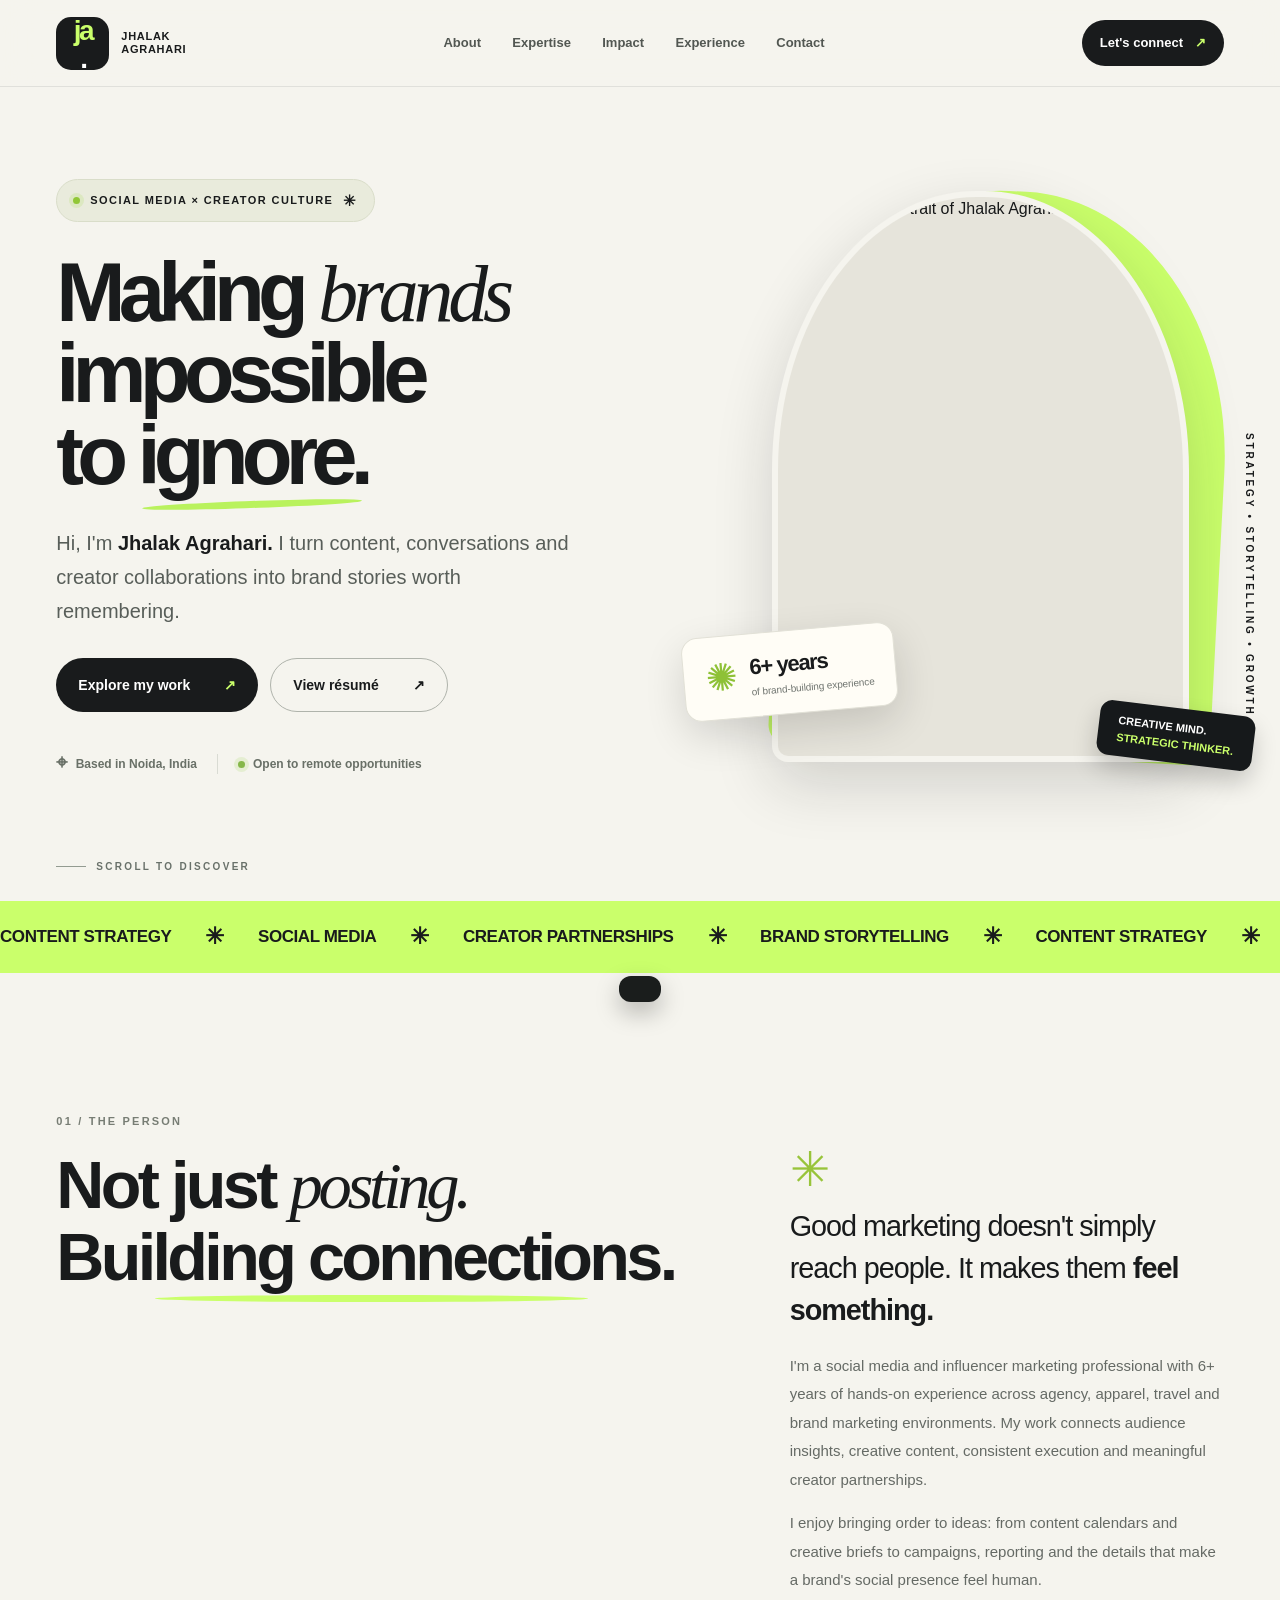
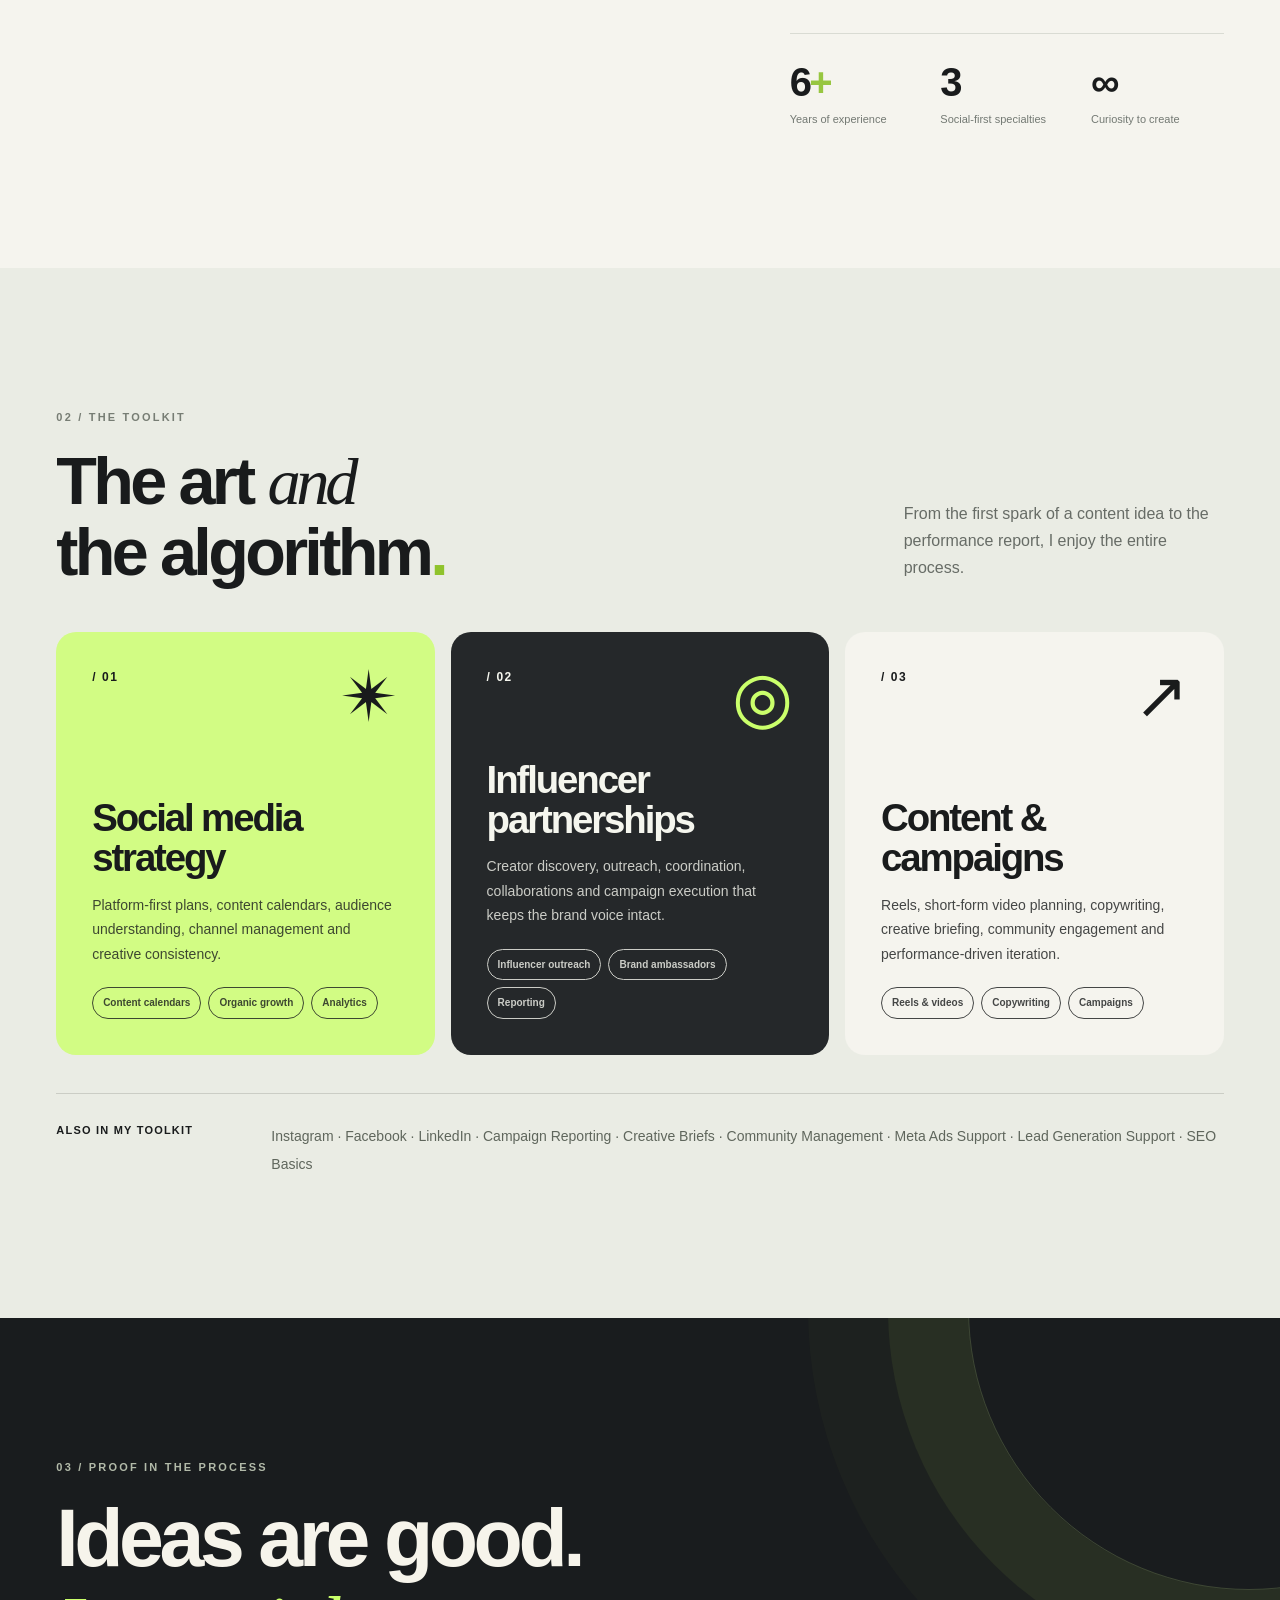
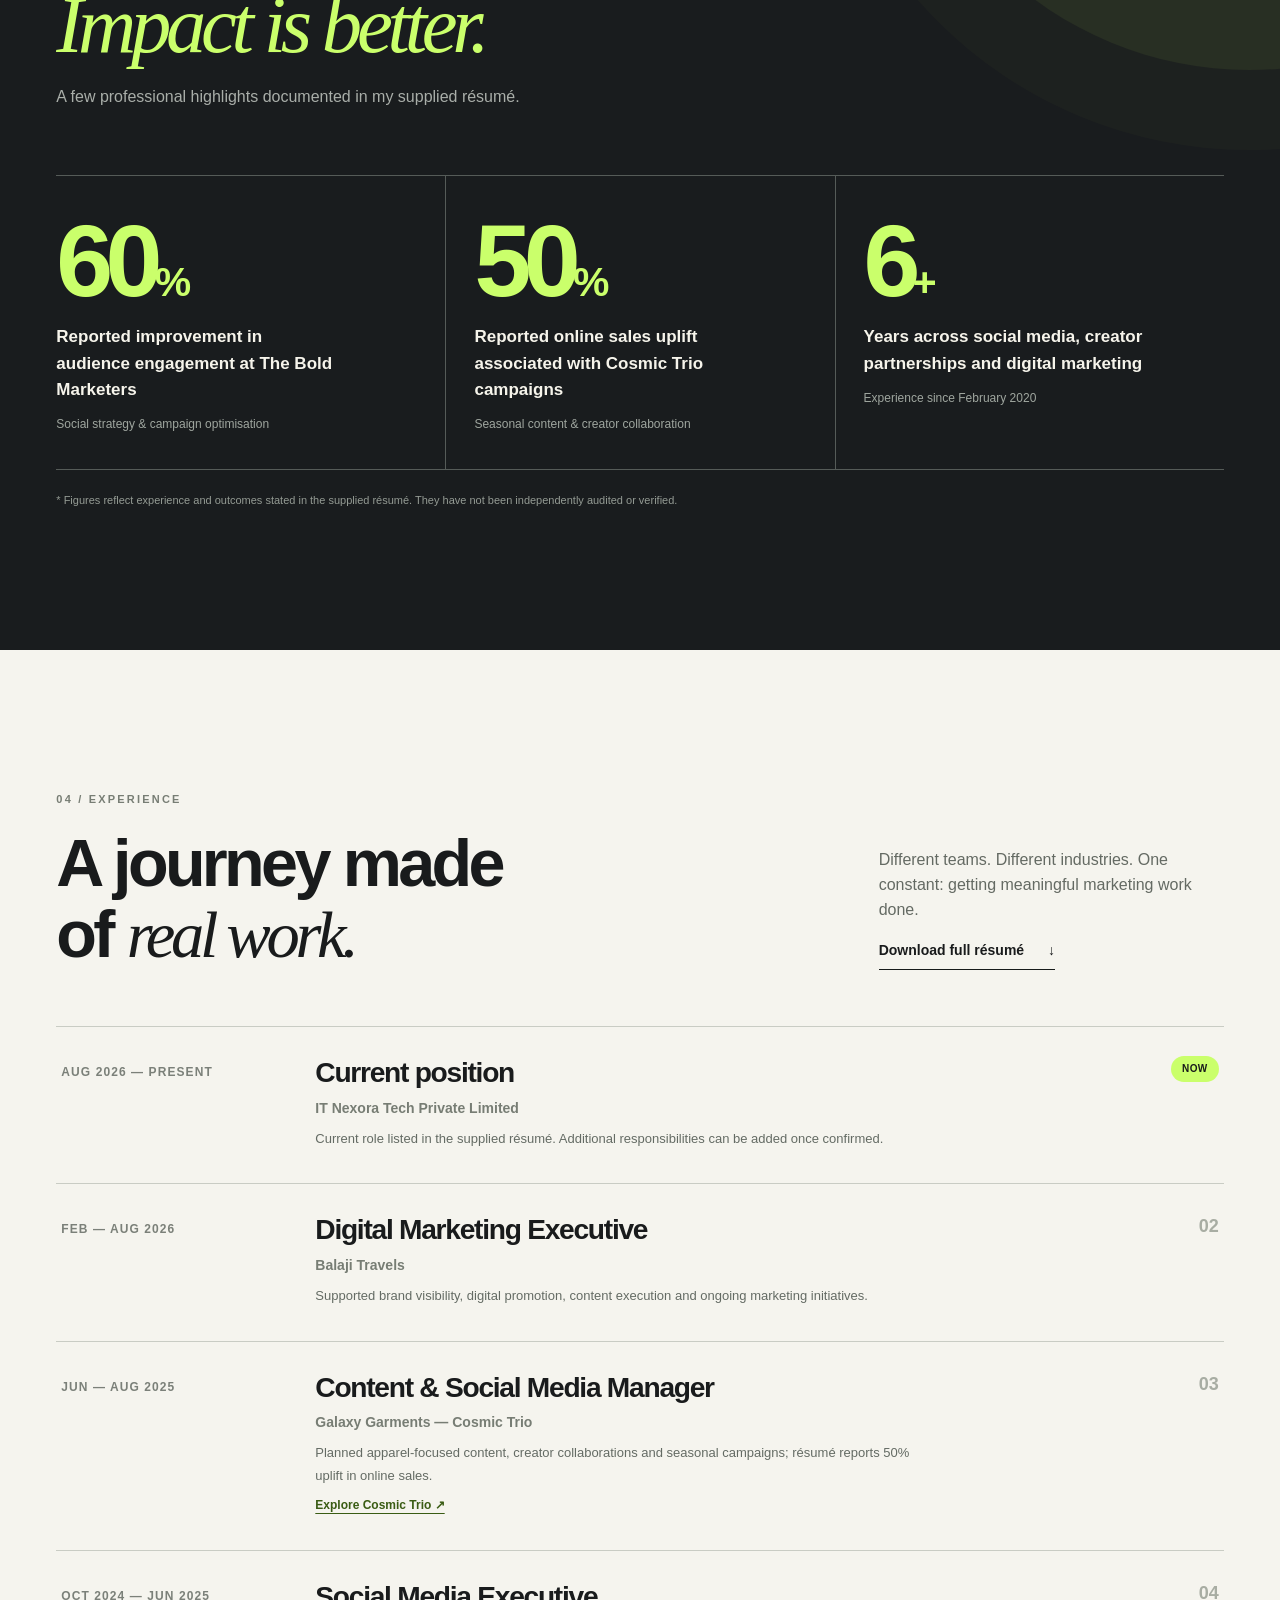
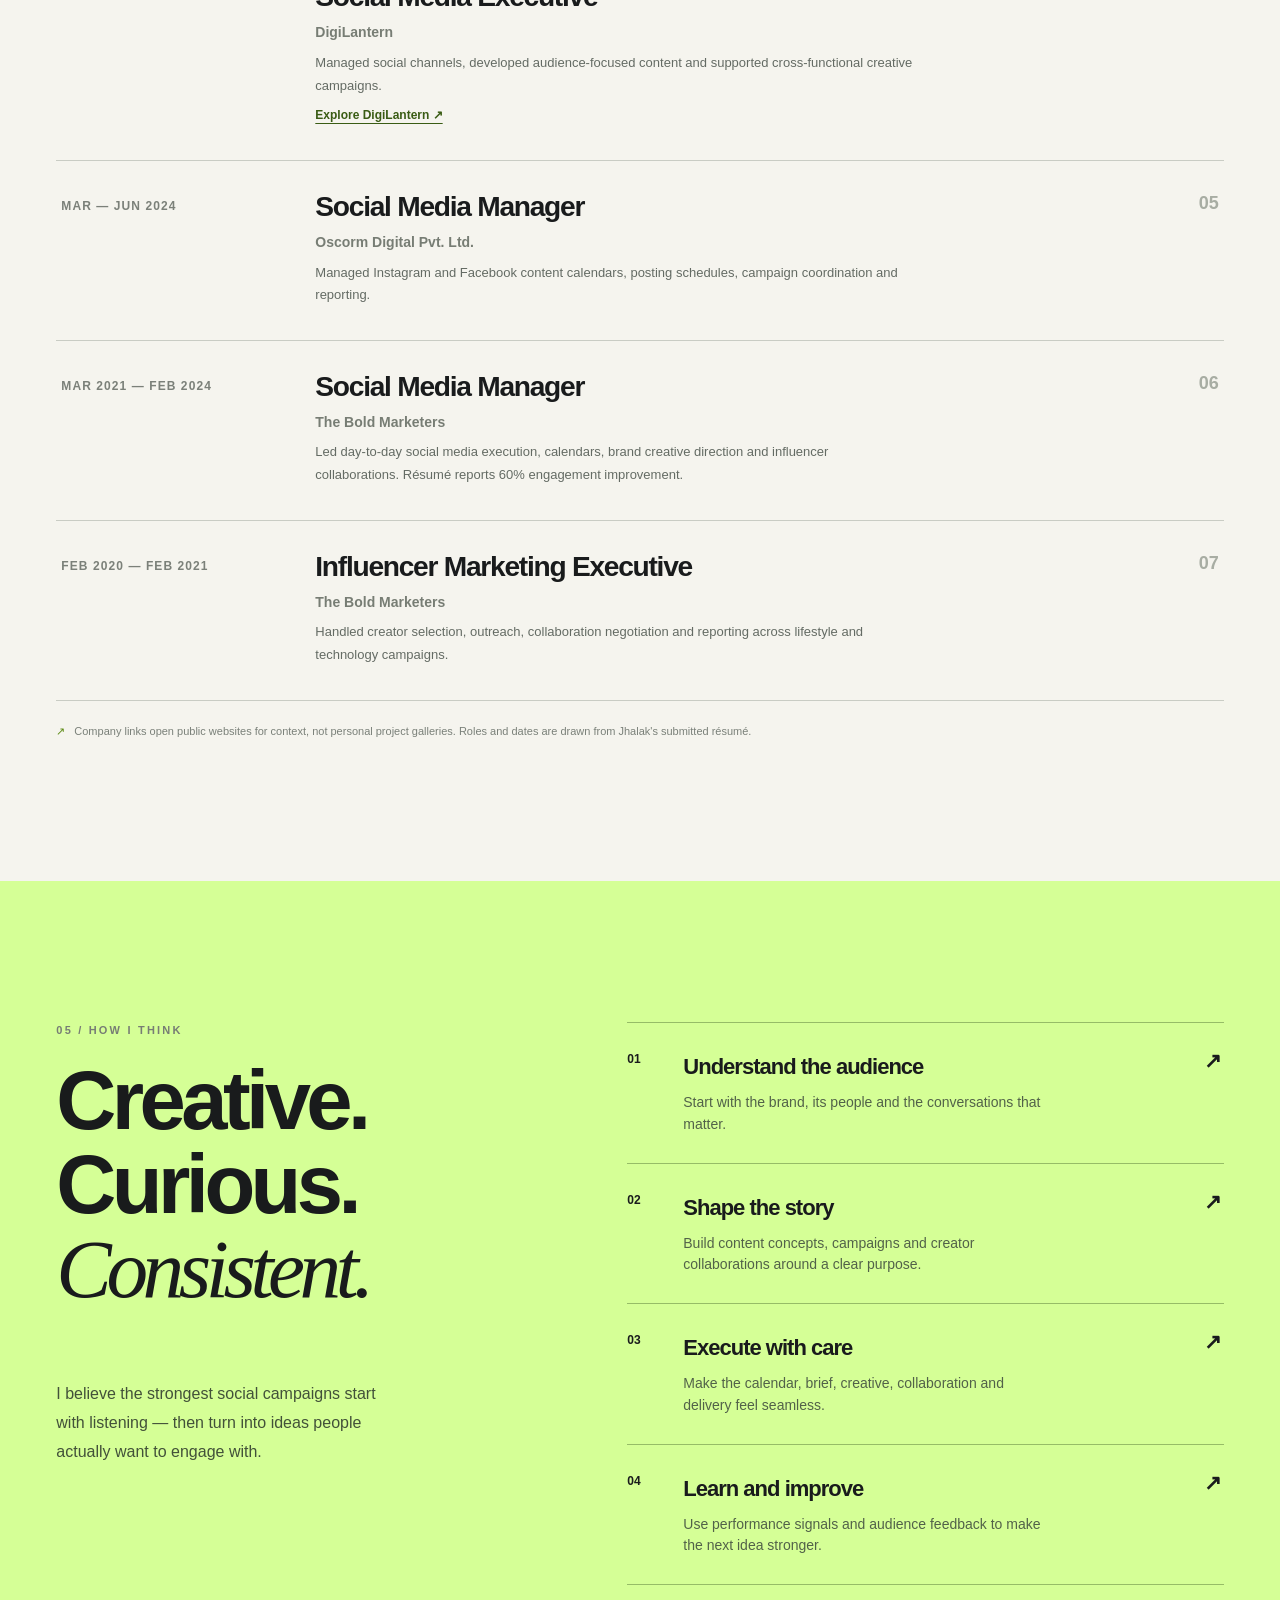
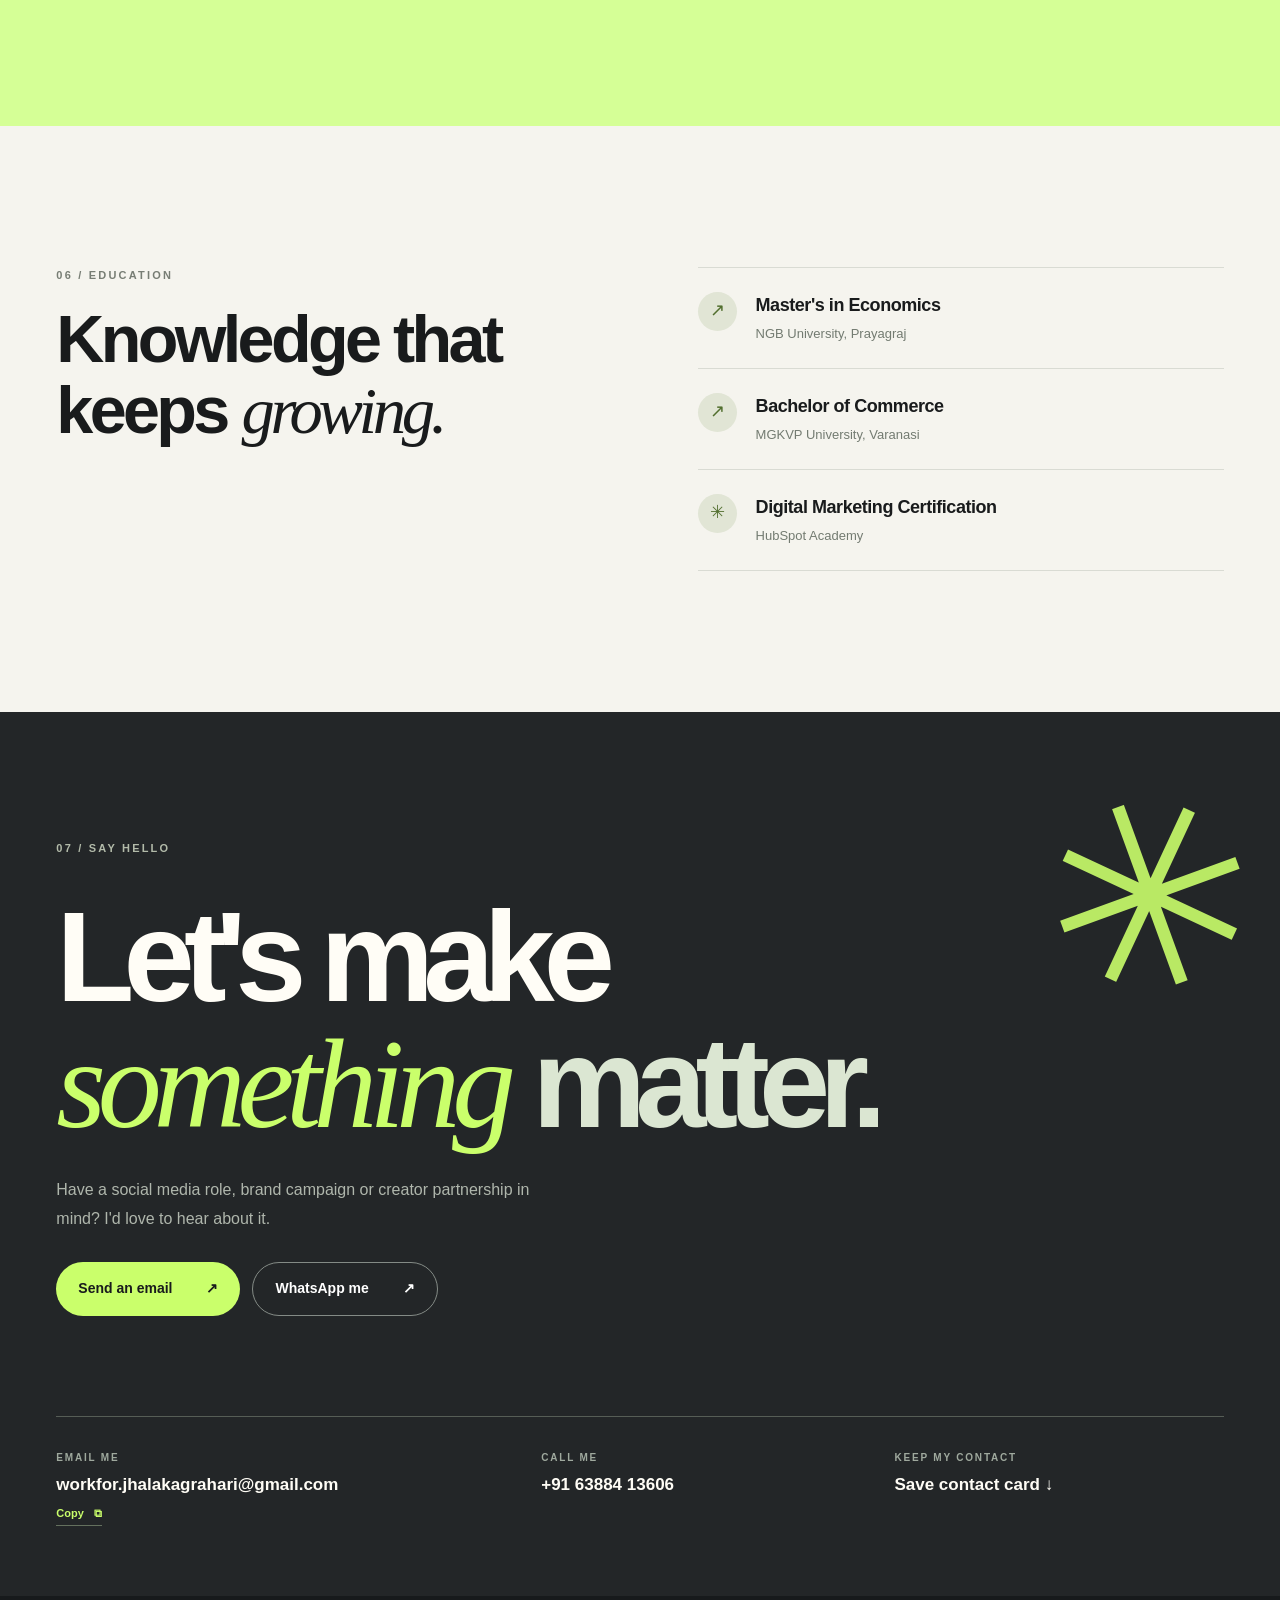
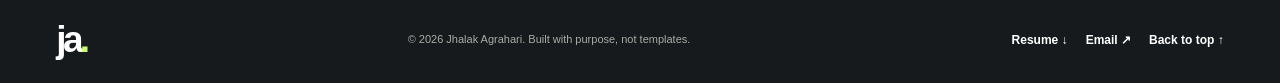
==== index.html @ 30d0bc35 "Add portfolio pages and styles" ====
<!doctype html>
<html lang="en">
<head>
  <meta charset="utf-8">
  <meta name="viewport" content="width=device-width, initial-scale=1">
  <meta name="theme-color" content="#16191b">
  <meta name="description" content="Meet Jhalak Agrahari, a Noida-based social media and influencer marketing professional with 6+ years in brand strategy, content and creator collaborations. Explore experience, skills and contact details.">
  <meta name="author" content="Jhalak Agrahari">
  <meta name="robots" content="index, follow">
  <meta property="og:type" content="website">
  <meta property="og:locale" content="en_IN">
  <meta property="og:title" content="Jhalak Agrahari — Social Media & Influencer Marketing">
  <meta property="og:description" content="Creative thinking. Clear strategy. Meaningful impact. Explore Jhalak's experience across social media, campaigns and creator partnerships.">
  <meta property="og:image" content="assets/social-share.jpg">
  <meta name="twitter:card" content="summary_large_image">
  <meta name="twitter:title" content="Jhalak Agrahari | Digital Marketing Portfolio">
  <meta name="twitter:description" content="Social media strategy, content marketing and influencer partnerships.">
  <meta name="twitter:image" content="assets/social-share.jpg">
  <link rel="icon" type="image/svg+xml" href="assets/favicon.svg">
  <link rel="apple-touch-icon" href="assets/icon-192.png">
  <link rel="manifest" href="site.webmanifest">
  <link rel="stylesheet" href="styles.css">
  <title>Jhalak Agrahari — Social Media & Influencer Marketing Portfolio</title>
  <script type="application/ld+json">{"@context":"https://schema.org","@type":"Person","name":"Jhalak Agrahari","jobTitle":"Social Media & Influencer Marketing Professional","description":"Social media and influencer marketing professional based in Noida, Uttar Pradesh, India.","email":"mailto:workfor.jhalakagrahari@gmail.com","telephone":"+91 6388413606","address":{"@type":"PostalAddress","addressLocality":"Noida","addressRegion":"Uttar Pradesh","addressCountry":"IN"},"knowsAbout":["Social Media Strategy","Influencer Marketing","Content Strategy","Community Engagement","Digital Marketing","Creative Campaigns","Brand Partnerships"]}</script>
</head>
<body>
  <a class="skip-link" href="#main">Skip to main content</a>
  <div class="progress" id="scrollProgress" aria-hidden="true"></div>
  <header class="site-header" id="top">
    <div class="nav-shell container">
      <a class="brand" href="#top" aria-label="Jhalak Agrahari, return to top"><span class="brand-mark">ja<span class="brand-dot">.</span></span><span class="brand-text">JHALAK<br>AGRAHARI</span></a>
      <nav class="desktop-nav" aria-label="Main navigation"><a href="#about">About</a><a href="#expertise">Expertise</a><a href="#impact">Impact</a><a href="#experience">Experience</a><a href="#contact">Contact</a></nav>
      <div class="nav-actions"><a class="nav-connect" href="https://wa.me/916388413606?text=Hi%20Jhalak%2C%20I%20found%20your%20portfolio%20and%20would%20like%20to%20connect." target="_blank" rel="noopener noreferrer">Let's connect <span aria-hidden="true">↗</span></a><button class="menu-toggle" id="menuToggle" aria-controls="mobileNav" aria-expanded="false" aria-label="Open navigation menu"><span></span><span></span></button></div>
    </div>
    <nav class="mobile-nav" id="mobileNav" aria-label="Mobile navigation" hidden><a href="#about">About</a><a href="#expertise">Expertise</a><a href="#impact">Impact</a><a href="#experience">Experience</a><a href="#contact">Contact</a><a class="mobile-whatsapp" href="https://wa.me/916388413606?text=Hi%20Jhalak%2C%20I%20found%20your%20portfolio%20and%20would%20like%20to%20connect." target="_blank" rel="noopener noreferrer">Message on WhatsApp ↗</a></nav>
  </header>
  <main id="main">
    <section class="hero container" aria-labelledby="hero-title">
      <div class="hero-left">
        <div class="eyebrow"><span class="eyebrow-light"></span> SOCIAL MEDIA × CREATOR CULTURE <span class="eyebrow-star">✳</span></div>
        <h1 id="hero-title">Making <em>brands</em><br>impossible<br>to <span class="understroke">ignore<span aria-hidden="true">.</span></span></h1>
        <p class="hero-intro">Hi, I'm <strong>Jhalak Agrahari.</strong> I turn content, conversations and creator collaborations into brand stories worth remembering.</p>
        <div class="hero-buttons"><a class="btn btn-primary" href="#experience">Explore my work <span aria-hidden="true">↗</span></a><a class="btn btn-secondary" href="resume/Jhalak_Agrahari_ATS_Resume.pdf" target="_blank" rel="noopener">View résumé <span aria-hidden="true">↗</span></a></div>
        <div class="hero-meta"><div class="meta-location"><span class="pin" aria-hidden="true">⌖</span> Based in Noida, India</div><div class="meta-rule" aria-hidden="true"></div><div class="meta-open"><span class="status-dot" aria-hidden="true"></span> Open to remote opportunities</div></div>
      </div>
      <div class="hero-right">
        <div class="portrait-backdrop"></div>
        <div class="hero-portrait-frame"><img class="hero-portrait" src="assets/jhalak-portrait.jpg" alt="Professional portrait of Jhalak Agrahari" width="410" height="615" fetchpriority="high"></div>
        <div class="hero-vertical" aria-hidden="true">STRATEGY • STORYTELLING • GROWTH</div>
        <div class="hero-sticker"><span class="sticker-icon" aria-hidden="true">✺</span><span><strong>6+ years</strong><small>of brand-building experience</small></span></div>
        <div class="hero-tag" aria-hidden="true">CREATIVE MIND.<br><span>STRATEGIC THINKER.</span></div>
      </div>
      <a class="scroll-cue" href="#about"><span class="scroll-line" aria-hidden="true"></span> SCROLL TO DISCOVER</a>
    </section>

    <section class="marquee-band" aria-label="Core specialties"><div class="marquee-track" aria-hidden="true"><span>CONTENT STRATEGY</span><b>✳</b><span>SOCIAL MEDIA</span><b>✳</b><span>CREATOR PARTNERSHIPS</span><b>✳</b><span>BRAND STORYTELLING</span><b>✳</b><span>CONTENT STRATEGY</span><b>✳</b><span>SOCIAL MEDIA</span><b>✳</b><span>CREATOR PARTNERSHIPS</span><b>✳</b><span>BRAND STORYTELLING</span><b>✳</b></div></section>

    <section class="about-section section-pad" id="about" aria-labelledby="about-title">
      <div class="container about-grid">
        <div class="section-heading"><span class="section-number">01 / THE PERSON</span><h2 id="about-title">Not just <em>posting.</em><br><span class="accent-underline">Building connections.</span></h2></div>
        <div class="about-content"><span class="tiny-decor" aria-hidden="true">✳</span><p class="lead">Good marketing doesn't simply reach people. It makes them <strong>feel something.</strong></p><p>I'm a social media and influencer marketing professional with 6+ years of hands-on experience across agency, apparel, travel and brand marketing environments. My work connects audience insights, creative content, consistent execution and meaningful creator partnerships.</p><p>I enjoy bringing order to ideas: from content calendars and creative briefs to campaigns, reporting and the details that make a brand's social presence feel human.</p><div class="about-stats"><div><strong>6<span>+</span></strong><small>Years of experience</small></div><div><strong>3</strong><small>Social-first specialties</small></div><div><strong>∞</strong><small>Curiosity to create</small></div></div></div>
      </div>
    </section>

    <section class="expertise-section section-pad" id="expertise" aria-labelledby="expertise-title">
      <div class="container">
        <div class="heading-row"><div><span class="section-number">02 / THE TOOLKIT</span><h2 id="expertise-title">The art <em>and</em><br>the algorithm<span class="loud-dot">.</span></h2></div><p>From the first spark of a content idea to the performance report, I enjoy the entire process.</p></div>
        <div class="expertise-grid">
          <article class="expertise-card card-strategy"><div class="card-top"><span class="expertise-idx">/ 01</span><span class="expertise-symbol" aria-hidden="true">✴</span></div><h3>Social media<br>strategy</h3><p>Platform-first plans, content calendars, audience understanding, channel management and creative consistency.</p><div class="skill-pills"><span>Content calendars</span><span>Organic growth</span><span>Analytics</span></div></article>
          <article class="expertise-card card-creator"><div class="card-top"><span class="expertise-idx">/ 02</span><span class="expertise-symbol symbol-loop" aria-hidden="true">◎</span></div><h3>Influencer<br>partnerships</h3><p>Creator discovery, outreach, coordination, collaborations and campaign execution that keeps the brand voice intact.</p><div class="skill-pills"><span>Influencer outreach</span><span>Brand ambassadors</span><span>Reporting</span></div></article>
          <article class="expertise-card card-content"><div class="card-top"><span class="expertise-idx">/ 03</span><span class="expertise-symbol symbol-zig" aria-hidden="true">↗</span></div><h3>Content &<br>campaigns</h3><p>Reels, short-form video planning, copywriting, creative briefing, community engagement and performance-driven iteration.</p><div class="skill-pills"><span>Reels & videos</span><span>Copywriting</span><span>Campaigns</span></div></article>
        </div>
        <div class="skills-line"><span>ALSO IN MY TOOLKIT</span><div>Instagram · Facebook · LinkedIn · Campaign Reporting · Creative Briefs · Community Management · Meta Ads Support · Lead Generation Support · SEO Basics</div></div>
      </div>
    </section>

    <section class="impact-section section-pad" id="impact" aria-labelledby="impact-title">
      <div class="container impact-inner">
        <div class="impact-heading"><span class="section-number section-number-light">03 / PROOF IN THE PROCESS</span><h2 id="impact-title">Ideas are good.<br><em>Impact is better.</em></h2><p>A few professional highlights documented in my supplied résumé.</p></div>
        <div class="impact-metrics"><div class="metric"><strong>60<span>%</span></strong><p>Reported improvement in audience engagement at The Bold Marketers</p><small>Social strategy & campaign optimisation</small></div><div class="metric"><strong>50<span>%</span></strong><p>Reported online sales uplift associated with Cosmic Trio campaigns</p><small>Seasonal content & creator collaboration</small></div><div class="metric"><strong>6<span>+</span></strong><p>Years across social media, creator partnerships and digital marketing</p><small>Experience since February 2020</small></div></div>
        <p class="results-note">* Figures reflect experience and outcomes stated in the supplied résumé. They have not been independently audited or verified.</p>
      </div>
    </section>

    <section class="experience-section section-pad" id="experience" aria-labelledby="experience-title">
      <div class="container">
        <div class="heading-row experience-head"><div><span class="section-number">04 / EXPERIENCE</span><h2 id="experience-title">A journey made<br>of <em>real work.</em></h2></div><div class="experience-head-right"><p>Different teams. Different industries. One constant: getting meaningful marketing work done.</p><a class="text-link" href="resume/Jhalak_Agrahari_ATS_Resume.pdf" download="Jhalak_Agrahari_Resume.pdf">Download full résumé <span aria-hidden="true">↓</span></a></div></div>
        <div class="experience-list">
          <article class="job-row"><div class="job-date">AUG 2026 — PRESENT</div><div class="job-main"><div class="job-title">Current position</div><div class="job-company">IT Nexora Tech Private Limited</div><p>Current role listed in the supplied résumé. Additional responsibilities can be added once confirmed.</p></div><span class="job-marker current-marker">NOW</span></article>
          <article class="job-row"><div class="job-date">FEB — AUG 2026</div><div class="job-main"><div class="job-title">Digital Marketing Executive</div><div class="job-company">Balaji Travels</div><p>Supported brand visibility, digital promotion, content execution and ongoing marketing initiatives.</p></div><span class="job-marker" aria-hidden="true">02</span></article>
          <article class="job-row"><div class="job-date">JUN — AUG 2025</div><div class="job-main"><div class="job-title">Content & Social Media Manager</div><div class="job-company">Galaxy Garments — Cosmic Trio</div><p>Planned apparel-focused content, creator collaborations and seasonal campaigns; résumé reports 50% uplift in online sales.</p><a class="company-link" href="https://cosmictrio.com/" target="_blank" rel="noopener noreferrer">Explore Cosmic Trio ↗</a></div><span class="job-marker" aria-hidden="true">03</span></article>
          <article class="job-row"><div class="job-date">OCT 2024 — JUN 2025</div><div class="job-main"><div class="job-title">Social Media Executive</div><div class="job-company">DigiLantern</div><p>Managed social channels, developed audience-focused content and supported cross-functional creative campaigns.</p><a class="company-link" href="https://digilantern.com/" target="_blank" rel="noopener noreferrer">Explore DigiLantern ↗</a></div><span class="job-marker" aria-hidden="true">04</span></article>
          <article class="job-row"><div class="job-date">MAR — JUN 2024</div><div class="job-main"><div class="job-title">Social Media Manager</div><div class="job-company">Oscorm Digital Pvt. Ltd.</div><p>Managed Instagram and Facebook content calendars, posting schedules, campaign coordination and reporting.</p></div><span class="job-marker" aria-hidden="true">05</span></article>
          <article class="job-row"><div class="job-date">MAR 2021 — FEB 2024</div><div class="job-main"><div class="job-title">Social Media Manager</div><div class="job-company">The Bold Marketers</div><p>Led day-to-day social media execution, calendars, brand creative direction and influencer collaborations. Résumé reports 60% engagement improvement.</p></div><span class="job-marker" aria-hidden="true">06</span></article>
          <article class="job-row"><div class="job-date">FEB 2020 — FEB 2021</div><div class="job-main"><div class="job-title">Influencer Marketing Executive</div><div class="job-company">The Bold Marketers</div><p>Handled creator selection, outreach, collaboration negotiation and reporting across lifestyle and technology campaigns.</p></div><span class="job-marker" aria-hidden="true">07</span></article>
        </div>
        <div class="experience-footnote"><span aria-hidden="true">↗</span> Company links open public websites for context, not personal project galleries. Roles and dates are drawn from Jhalak's submitted résumé.</div>
      </div>
    </section>

    <section class="approach-section section-pad" aria-labelledby="approach-title"><div class="container approach-grid"><div class="approach-intro"><span class="section-number">05 / HOW I THINK</span><h2 id="approach-title">Creative.<br>Curious.<br><em>Consistent.</em></h2><p>I believe the strongest social campaigns start with listening — then turn into ideas people actually want to engage with.</p></div><div class="approach-steps"><div class="approach-step"><span>01</span><div><h3>Understand the audience</h3><p>Start with the brand, its people and the conversations that matter.</p></div><span aria-hidden="true">↗</span></div><div class="approach-step"><span>02</span><div><h3>Shape the story</h3><p>Build content concepts, campaigns and creator collaborations around a clear purpose.</p></div><span aria-hidden="true">↗</span></div><div class="approach-step"><span>03</span><div><h3>Execute with care</h3><p>Make the calendar, brief, creative, collaboration and delivery feel seamless.</p></div><span aria-hidden="true">↗</span></div><div class="approach-step"><span>04</span><div><h3>Learn and improve</h3><p>Use performance signals and audience feedback to make the next idea stronger.</p></div><span aria-hidden="true">↗</span></div></div></div></section>

    <section class="education-section section-pad" id="education" aria-labelledby="education-title"><div class="container education-grid"><div><span class="section-number">06 / EDUCATION</span><h2 id="education-title">Knowledge that<br>keeps <em>growing.</em></h2></div><div class="education-list"><div class="education-item"><span class="edu-icon" aria-hidden="true">↗</span><div><strong>Master's in Economics</strong><p>NGB University, Prayagraj</p></div></div><div class="education-item"><span class="edu-icon" aria-hidden="true">↗</span><div><strong>Bachelor of Commerce</strong><p>MGKVP University, Varanasi</p></div></div><div class="education-item"><span class="edu-icon" aria-hidden="true">✳</span><div><strong>Digital Marketing Certification</strong><p>HubSpot Academy</p></div></div></div></div></section>

    <section class="contact-section" id="contact" aria-labelledby="contact-title"><div class="container contact-inner"><div class="contact-top"><span class="section-number section-number-light">07 / SAY HELLO</span><span class="contact-flower" aria-hidden="true">✳</span></div><h2 id="contact-title">Let's make<br><em>something</em> <span>matter.</span></h2><p>Have a social media role, brand campaign or creator partnership in mind? I'd love to hear about it.</p><div class="contact-cta"><a class="btn btn-lime" href="mailto:workfor.jhalakagrahari@gmail.com?subject=Let%27s%20Connect%20%E2%80%94%20Jhalak%20Agrahari">Send an email <span aria-hidden="true">↗</span></a><a class="btn btn-outline" href="https://wa.me/916388413606?text=Hi%20Jhalak%2C%20I%20found%20your%20portfolio%20and%20would%20like%20to%20connect." target="_blank" rel="noopener noreferrer">WhatsApp me <span aria-hidden="true">↗</span></a></div><div class="contact-bottom"><div class="contact-data"><span>EMAIL ME</span><a href="mailto:workfor.jhalakagrahari@gmail.com">workfor.jhalakagrahari@gmail.com</a><button class="copy-email" type="button" id="copyEmail" aria-label="Copy email address">Copy <span aria-hidden="true">⧉</span></button></div><div class="contact-data"><span>CALL ME</span><a href="tel:+916388413606">+91 63884 13606</a></div><div class="contact-data"><span>KEEP MY CONTACT</span><a href="assets/Jhalak_Agrahari_Contact.vcf" download="Jhalak_Agrahari.vcf">Save contact card ↓</a></div></div></div></section>
  </main>
  <footer class="site-footer"><div class="container footer-inner"><a href="#top" class="footer-brand">ja<span>.</span></a><div class="footer-copy">© <span id="year">2026</span> Jhalak Agrahari. Built with purpose, not templates.</div><div class="footer-links"><a href="resume/Jhalak_Agrahari_ATS_Resume.pdf" download="Jhalak_Agrahari_Resume.pdf">Resume ↓</a><a href="mailto:workfor.jhalakagrahari@gmail.com">Email ↗</a><a href="#top">Back to top ↑</a></div></div></footer>
  <div class="toast" id="toast" role="status" aria-live="polite"></div>
  <script src="script.js" defer></script>
</body>
</html>
---- styles.css ----
/* Jhalak Agrahari portfolio — original, dependency-free responsive design */
:root{--ink:#191b1c;--ink2:#25282a;--paper:#f5f4ee;--warm:#eeede5;--muted:#636763;--line:#d9dbd3;--lime:#caff6b;--lime2:#d7ff96;--cream:#fffdf6;--radius:22px;--max:1260px;--s:clamp(18px,4.4vw,60px)}
*{box-sizing:border-box}html{scroll-behavior:smooth;scroll-padding-top:96px}body{margin:0;background:var(--paper);color:var(--ink);font-family:Inter,"Aptos","Segoe UI",Arial,sans-serif;-webkit-font-smoothing:antialiased;line-height:1.55;overflow-x:hidden}::selection{background:var(--lime);color:var(--ink)}a{color:inherit;text-decoration:none}button,input{font:inherit}button{cursor:pointer}img{display:block;max-width:100%}h1,h2,h3,p{margin-top:0}h1,h2,h3{letter-spacing:-.055em}strong{font-weight:750}em{font-family:Georgia,"Times New Roman",serif;font-weight:400;letter-spacing:-.065em}.container{width:min(calc(100% - 2 * var(--s)),var(--max));margin-inline:auto}.section-pad{padding-block:clamp(85px,11vw,155px)}.skip-link{position:absolute;z-index:1000;left:16px;top:-80px;background:var(--lime);padding:12px 18px;border-radius:6px}.skip-link:focus{top:12px}a:focus-visible,button:focus-visible{outline:3px solid #73bb10;outline-offset:4px;border-radius:4px}.progress{position:fixed;top:0;left:0;height:4px;width:0;background:#7eb32a;z-index:101}
.site-header{position:sticky;top:0;z-index:99;background:rgba(245,244,238,.95);border-bottom:1px solid rgba(20,25,25,.09);backdrop-filter:blur(18px)}.nav-shell{display:flex;align-items:center;justify-content:space-between;min-height:86px;gap:24px}.brand{display:flex;align-items:center;gap:12px;flex-shrink:0}.brand-mark{display:grid;place-items:center;width:53px;height:53px;border-radius:15px;background:var(--ink);color:var(--lime);font-weight:850;font-size:28px;line-height:1;letter-spacing:-.09em}.brand-dot{color:#fff}.brand-text{font-size:11px;line-height:1.15;font-weight:850;letter-spacing:.065em}.desktop-nav{display:flex;gap:clamp(16px,2.45vw,40px)}.desktop-nav a{font-size:13px;font-weight:680;color:#525752;transition:color .2s}.desktop-nav a:hover,.footer-links a:hover{color:#719e28}.nav-actions{display:flex;align-items:center;gap:16px}.nav-connect{border-radius:30px;background:var(--ink);color:#fff;padding:13px 18px;font-size:13px;font-weight:700;white-space:nowrap;transition:transform .2s,background .2s}.nav-connect:hover{transform:translateY(-2px);background:#343a35}.nav-connect span{margin-left:8px;color:var(--lime)}.menu-toggle{display:none;width:46px;height:46px;align-items:center;justify-content:center;gap:6px;flex-direction:column;background:transparent;border:1px solid var(--line);border-radius:50%}.menu-toggle span{width:19px;height:2px;background:var(--ink);transition:transform .25s}.menu-toggle[aria-expanded=true] span:first-child{transform:translateY(4px) rotate(45deg)}.menu-toggle[aria-expanded=true] span:last-child{transform:translateY(-4px) rotate(-45deg)}.mobile-nav{display:none}
.hero{position:relative;display:grid;grid-template-columns:1.13fr .87fr;gap:3vw;align-items:center;min-height:min(820px,calc(100svh - 86px));padding-top:55px;padding-bottom:90px}.hero-left{position:relative;z-index:1}.eyebrow{display:inline-flex;align-items:center;gap:10px;background:#e9ebdc;border:1px solid #d9ddc9;border-radius:30px;padding:9px 16px;margin-bottom:30px;font-size:11px;font-weight:850;letter-spacing:.13em}.eyebrow-light{width:7px;height:7px;background:#91c737;border-radius:50%;box-shadow:0 0 0 4px #9adc3a2a}.eyebrow-star{font-size:15px}.hero h1{font-size:clamp(53px,6.5vw,101px);line-height:.98;font-weight:850;letter-spacing:-.082em;margin:0 0 30px}.hero h1 em{font-size:.96em}.understroke{white-space:nowrap;position:relative}.understroke:after{content:"";position:absolute;height:.09em;left:2%;bottom:-.08em;width:96%;background:#b9f25d;border-radius:50%;transform:rotate(-2deg);z-index:-1}.hero-intro{color:#585e59;font-size:clamp(16px,1.6vw,20px);max-width:520px;line-height:1.7;margin-bottom:30px}.hero-intro strong{color:var(--ink)}.hero-buttons,.contact-cta{display:flex;align-items:center;flex-wrap:wrap;gap:12px}.btn{display:inline-flex;align-items:center;justify-content:center;gap:34px;border-radius:34px;min-height:54px;padding:15px 22px;font-size:14px;font-weight:760;transition:transform .2s,box-shadow .2s,background .2s;text-align:center}.btn:hover{transform:translateY(-3px);box-shadow:0 9px 26px #0002}.btn-primary{background:var(--ink);color:white}.btn-primary span{color:var(--lime)}.btn-secondary{border:1px solid #afb3ab;background:transparent}.btn-secondary:hover{background:#e8eadf}.hero-meta{display:flex;align-items:center;gap:20px;margin-top:42px;color:#697067;font-size:12px;font-weight:630;flex-wrap:wrap}.pin{font-size:20px;line-height:0;vertical-align:-1px;margin-right:5px}.meta-rule{height:20px;width:1px;background:var(--line)}.meta-open{display:flex;align-items:center;gap:8px}.status-dot{display:inline-block;height:7px;width:7px;background:#86b74a;border-radius:50%;box-shadow:0 0 0 4px #8ecc3d28}.hero-right{height:620px;position:relative;min-width:0;display:flex;align-items:center;justify-content:center}.portrait-backdrop{position:absolute;inset:4% 0 5% 10%;background:var(--lime);border-radius:48% 48% 19px 19px;transform:rotate(3deg)}.hero-portrait-frame{overflow:hidden;border-radius:49% 49% 16px 16px;position:absolute;inset:4% 7% 4% 8%;box-shadow:0 22px 60px #171a1b29;border:6px solid var(--paper);background:#e6e4db}.hero-portrait{width:100%;height:100%;object-fit:cover;object-position:center 35%;filter:saturate(.88) contrast(1.02)}.hero-vertical{position:absolute;right:-25px;top:43%;writing-mode:vertical-rl;font-size:10px;letter-spacing:.28em;font-weight:850;transform:translateX(8px)}.hero-sticker{position:absolute;left:-50px;bottom:73px;display:flex;align-items:center;gap:12px;padding:16px 22px;background:var(--cream);border:1px solid #e2e1d7;border-radius:16px;box-shadow:0 15px 40px #00000024;transform:rotate(-5deg)}.sticker-icon{font-size:38px;color:#8ec136;line-height:1}.hero-sticker strong{display:block;white-space:nowrap;font-size:22px;letter-spacing:-.06em}.hero-sticker small{display:block;color:#707570;font-size:10px;letter-spacing:-.01em}.hero-tag{position:absolute;right:-30px;bottom:24px;font-weight:850;color:#fff;background:#16191b;padding:11px 19px;border-radius:12px;font-size:11px;line-height:1.5;transform:rotate(7deg);box-shadow:0 12px 25px #0003}.hero-tag span{color:var(--lime)}.scroll-cue{display:flex;align-items:center;position:absolute;bottom:27px;left:0;gap:10px;font-size:10px;letter-spacing:.23em;color:#69716a;font-weight:780}.scroll-line{width:30px;height:1px;background:#939b91}
.marquee-band{background:var(--lime);overflow:hidden;padding-block:18px;transform:none;margin-inline:0}.marquee-track{display:flex;align-items:center;gap:34px;width:max-content;animation:marquee 30s linear infinite;font-size:17px;font-weight:850;letter-spacing:-.025em;white-space:nowrap}.marquee-track b{font-size:23px}.marquee-band:hover .marquee-track{animation-play-state:paused}@keyframes marquee{to{transform:translateX(-50%)}}
.section-number{display:block;color:#777d74;font-size:11px;font-weight:850;letter-spacing:.2em;margin-bottom:20px}.section-number-light{color:#b2baa9}.about-grid{display:grid;grid-template-columns:1fr 1fr;gap:9vw}.section-heading h2,.heading-row h2,.approach-intro h2,.education-grid h2{font-size:clamp(43px,5.2vw,74px);line-height:1.07;font-weight:800}.section-heading h2 em{font-weight:400}.accent-underline{position:relative;white-space:nowrap}.accent-underline:after{position:absolute;content:"";height:7px;width:70%;bottom:-8px;left:16%;border-radius:50%;background:var(--lime)}.about-content{padding-top:33px}.tiny-decor{font-size:48px;color:#98c43a;line-height:1;display:block;margin-bottom:12px}.about-content .lead{font-size:clamp(21px,2.25vw,30px);line-height:1.45;letter-spacing:-.035em;color:var(--ink);margin-bottom:20px}.about-content>p:not(.lead){font-size:15px;line-height:1.9;color:#656a65}.about-stats{border-top:1px solid var(--line);display:grid;grid-template-columns:repeat(3,1fr);gap:18px;margin-top:38px;padding-top:26px}.about-stats strong{display:block;font-size:40px;font-weight:830;line-height:1.1;letter-spacing:-.07em}.about-stats strong span{color:#97c640}.about-stats small{display:block;color:#737973;font-size:11px;line-height:1.5;margin-top:7px}
.expertise-section{background:#eaece4}.heading-row{display:flex;align-items:end;justify-content:space-between;gap:44px;margin-bottom:44px}.heading-row h2{margin-bottom:0}.heading-row h2 em{font-weight:400}.heading-row>p{max-width:320px;margin-bottom:7px;font-size:16px;color:#676c66;line-height:1.7}.loud-dot{color:#8fc32c}.expertise-grid{display:grid;grid-template-columns:repeat(3,minmax(0,1fr));gap:16px}.expertise-card{border-radius:20px;padding:clamp(24px,2.8vw,38px);min-height:400px;display:flex;flex-direction:column;transition:transform .25s,box-shadow .25s}.expertise-card:hover{transform:translateY(-6px);box-shadow:0 18px 34px #00000012}.card-strategy{background:#d2fc84}.card-creator{background:#25282a;color:#f5f6ee}.card-content{background:#f5f4ee}.card-top{display:flex;align-items:start;justify-content:space-between;margin-bottom:auto}.expertise-idx{font-size:12px;font-weight:800;letter-spacing:.13em}.expertise-symbol{font-size:70px;font-weight:300;line-height:.85}.symbol-loop{color:var(--lime);font-family:Georgia,serif}.symbol-zig{font-size:65px}.expertise-card h3{font-size:clamp(32px,3vw,45px);line-height:1.05;font-weight:760;margin:32px 0 14px}.expertise-card p{font-size:14px;color:inherit;opacity:.8;line-height:1.75;max-width:335px;margin-bottom:21px}.skill-pills{display:flex;gap:7px;flex-wrap:wrap}.skill-pills span{font-size:10px;font-weight:730;padding:7px 10px;border-radius:20px;border:1px solid currentColor;opacity:.8;white-space:nowrap}.skills-line{display:grid;grid-template-columns:185px 1fr;gap:30px;align-items:start;margin-top:38px;padding-top:28px;border-top:1px solid #cbcdc5}.skills-line>span{font-size:11px;font-weight:780;letter-spacing:.11em}.skills-line>div{color:#5f665c;font-size:14px;line-height:2}
.impact-section{background:#191c1e;color:#f6f4eb;position:relative;overflow:hidden}.impact-section:before{content:"";pointer-events:none;position:absolute;border:1px solid #d7ff9630;border-radius:50%;width:560px;height:560px;right:-250px;top:-290px;box-shadow:0 0 0 80px #cbff6710,0 0 0 160px #cbff6706}.impact-heading{max-width:800px}.impact-heading h2{font-size:clamp(51px,6.3vw,90px);line-height:1.06;margin:0 0 18px}.impact-heading h2 em{color:var(--lime)}.impact-heading p{color:#a9aea9}.impact-metrics{display:grid;grid-template-columns:repeat(3,minmax(0,1fr));margin-top:65px;border-top:1px solid #555b58;border-bottom:1px solid #555b58}.metric{padding:34px 28px 35px 0;min-width:0}.metric+.metric{border-left:1px solid #555b58;padding-left:28px}.metric strong{display:block;color:var(--lime);font-size:clamp(68px,8vw,115px);line-height:1;font-weight:850;letter-spacing:-.075em}.metric strong span{font-size:.4em}.metric p{font-size:17px;font-weight:650;line-height:1.55;max-width:280px;margin:12px 0}.metric small{display:block;color:#9fa69f;font-size:12px}.results-note{color:#949b94;font-size:11px;margin:22px 0 0;max-width:750px}
.experience-head{margin-bottom:56px}.experience-head-right{display:flex;align-items:start;flex-direction:column;gap:18px;max-width:345px}.experience-head-right p{color:#646a63;margin:0}.text-link{font-size:14px;font-weight:800;border-bottom:1px solid #171b1a;padding-bottom:7px}.text-link span{margin-left:20px}.text-link:hover{color:#729b2b}.experience-list{border-top:1px solid #c9ccc4}.job-row{display:grid;grid-template-columns:220px 1fr 64px;gap:34px;align-items:start;padding:29px 5px 33px;border-bottom:1px solid #c9ccc4;transition:background .2s,padding .2s}.job-row:hover{background:#eeefe8;padding-left:16px;padding-right:16px}.job-date{font-size:12px;color:#7b8079;font-weight:800;letter-spacing:.09em;padding-top:7px}.job-title{font-size:clamp(21px,2.2vw,30px);font-weight:830;letter-spacing:-.045em;line-height:1.2}.job-company{color:#777d74;font-size:14px;font-weight:690;margin:8px 0}.job-main p{color:#646b64;font-size:13px;line-height:1.75;max-width:600px;margin-bottom:0}.job-marker{justify-self:end;align-self:start;color:#a8ada3;font-weight:830;font-size:18px}.current-marker{border-radius:20px;background:var(--lime);color:var(--ink);padding:5px 11px;font-size:10px;letter-spacing:.04em}.company-link{display:inline-block;font-size:12px;font-weight:800;color:#3a5c14;text-decoration:underline;text-underline-offset:4px;margin-top:9px}.company-link:hover{color:#729d1d}.experience-footnote{display:flex;align-items:start;gap:9px;margin-top:22px;font-size:11px;color:#7a8079;line-height:1.6}.experience-footnote span{color:#5e8c16}
.approach-section{background:#d5ff96}.approach-grid{display:grid;grid-template-columns:.88fr 1.12fr;gap:8vw}.approach-intro h2{font-size:clamp(52px,6.5vw,88px);line-height:1.01}.approach-intro p{max-width:340px;color:#425139;line-height:1.8}.approach-steps{border-top:1px solid #96bc67}.approach-step{display:grid;grid-template-columns:37px 1fr 20px;gap:19px;padding:27px 0;border-bottom:1px solid #96bc67;align-items:start}.approach-step>span{font-weight:850;font-size:12px}.approach-step>span:last-child{font-size:21px;line-height:1}.approach-step h3{font-size:22px;letter-spacing:-.045em;margin:0 0 8px}.approach-step p{font-size:14px;max-width:360px;color:#526249;margin-bottom:0}
.education-grid{display:grid;grid-template-columns:1fr 1fr;gap:9vw}.education-list{border-top:1px solid var(--line);align-self:center}.education-item{display:flex;align-items:start;gap:19px;padding:24px 0;border-bottom:1px solid var(--line)}.edu-icon{display:grid;place-items:center;background:#e1e5d5;color:#526f2f;width:39px;height:39px;border-radius:50%;flex-shrink:0;font-size:18px}.education-item strong{font-size:18px;letter-spacing:-.025em}.education-item p{font-size:13px;margin:4px 0 0;color:#737b71}
.contact-section{background:#232628;color:var(--cream);padding:clamp(82px,10vw,140px) 0 70px;overflow:hidden}.contact-inner{position:relative}.contact-top{display:flex;align-items:start;justify-content:space-between}.contact-flower{position:absolute;color:var(--lime);font-size:clamp(120px,20vw,295px);right:-3%;top:-10%;line-height:1;transform:rotate(-20deg);opacity:.9}.contact-section h2{font-size:clamp(61px,10vw,145px);line-height:.99;letter-spacing:-.085em;font-weight:850;position:relative;max-width:1000px;margin:17px 0 28px}.contact-section h2 em{color:var(--lime)}.contact-section h2 span{color:#dbe6d2}.contact-section>div>p{font-size:16px;color:#afb6ac;line-height:1.8;max-width:500px}.contact-cta{margin-top:28px}.btn-lime{background:var(--lime);color:var(--ink)}.btn-outline{color:#fff;border:1px solid #848b86}.btn-outline:hover{background:#393f3b}.contact-bottom{display:grid;grid-template-columns:1.4fr 1fr 1fr;gap:24px;border-top:1px solid #565d56;margin-top:100px;padding-top:33px}.contact-data{display:flex;flex-direction:column;align-items:flex-start;gap:7px;min-width:0}.contact-data>span{color:#9fa99e;font-size:10px;letter-spacing:.18em;font-weight:800}.contact-data a{font-size:clamp(12px,1.5vw,17px);font-weight:600;overflow-wrap:anywhere}.contact-data a:hover{color:var(--lime)}.copy-email{display:inline-flex;align-items:center;gap:10px;border:0;border-bottom:1px solid #64705e;background:none;padding:0 0 3px;color:var(--lime);font-size:11px;font-weight:700}.site-footer{background:#171a1c;color:#fff;padding:25px 0}.footer-inner{display:flex;align-items:center;justify-content:space-between;gap:24px}.footer-brand{font-size:37px;line-height:1;font-weight:850;letter-spacing:-.1em}.footer-brand span{color:var(--lime)}.footer-copy{font-size:11px;color:#a8aca4;text-align:center}.footer-links{display:flex;gap:18px;font-size:12px;font-weight:720}.toast{position:fixed;left:50%;bottom:28px;transform:translateX(-50%) translateY(130px);z-index:120;pointer-events:none;background:#1a1d1c;color:white;padding:13px 21px;border-radius:12px;box-shadow:0 10px 25px #0004;transition:transform .3s}.toast.show{transform:translateX(-50%) translateY(0)}
@media(max-width:1080px){.desktop-nav{gap:17px}.desktop-nav a{font-size:12px}.hero{grid-template-columns:1fr 1fr;min-height:700px}.hero h1{font-size:clamp(48px,6.5vw,72px)}.hero-right{height:530px}.hero-sticker{left:-24px}.hero-vertical{right:-16px}.hero-tag{right:0}.job-row{grid-template-columns:170px 1fr 56px;gap:22px}.contact-flower{right:-15%;opacity:.65}}
@media(max-width:800px){:root{--s:25px}.site-header .nav-shell{min-height:72px}.brand-mark{width:47px;height:47px}.desktop-nav{display:none}.menu-toggle{display:flex}.nav-connect{padding:12px 16px}.mobile-nav{display:flex;position:absolute;top:100%;left:0;right:0;background:var(--paper);flex-direction:column;padding:14px var(--s) 27px;box-shadow:0 15px 25px #0002;border-bottom:1px solid var(--line)}.mobile-nav[hidden]{display:none}.mobile-nav a{display:block;padding:14px 0;border-bottom:1px solid var(--line);font-size:15px;font-weight:700}.mobile-whatsapp{color:#568313}.hero{min-height:0;grid-template-columns:1fr;gap:32px;padding-top:53px;padding-bottom:86px}.hero-left{order:1}.hero-right{order:2;height:min(630px,130vw);width:min(560px,94%);justify-self:center}.hero h1{font-size:clamp(56px,10.7vw,90px)}.hero-intro{max-width:580px}.hero-vertical{right:-17px}.hero-sticker{left:-9px;bottom:52px}.scroll-cue{bottom:24px}.about-grid,.education-grid,.approach-grid{grid-template-columns:1fr;gap:25px}.about-content{padding-top:0}.heading-row{align-items:start;flex-direction:column;gap:20px}.heading-row>p{max-width:520px}.expertise-grid{grid-template-columns:1fr 1fr}.expertise-card:last-child{grid-column:span 2;min-height:340px}.expertise-card{min-height:380px}.impact-metrics{grid-template-columns:1fr 1fr}.metric:last-child{grid-column:1 / -1;border-left:0;border-top:1px solid #555b58;padding-left:0}.job-row{grid-template-columns:148px 1fr 45px;gap:15px}.contact-bottom{grid-template-columns:1fr 1fr}.contact-flower{right:-25%;top:-5%;opacity:.35}.contact-section h2{font-size:clamp(65px,11vw,100px)}}
@media(max-width:560px){:root{--s:20px}.nav-shell{gap:10px}.brand-text{font-size:10px}.brand-mark{width:43px;height:43px;font-size:25px}.nav-connect{font-size:12px;padding:11px 13px}.nav-connect span{margin-left:2px}.menu-toggle{height:42px;width:42px}.hero{padding-top:36px;gap:22px}.eyebrow{font-size:9px;letter-spacing:.08em;margin-bottom:22px;padding:8px 12px}.hero h1{font-size:clamp(51px,12.1vw,76px);margin-bottom:22px}.hero-intro{font-size:15px;line-height:1.65}.hero-buttons{gap:10px}.btn{font-size:12px;min-height:49px;padding:13px 16px;gap:14px}.hero-meta{margin-top:29px;gap:12px}.meta-rule{display:none}.hero-right{height:min(500px,120vw);width:95%}.hero-portrait-frame{inset:3% 6% 4% 6%;border-width:5px}.portrait-backdrop{inset:3% 0 6% 10%}.hero-sticker{bottom:33px;padding:11px 13px;left:-9px}.sticker-icon{font-size:28px}.hero-sticker strong{font-size:17px}.hero-sticker small{font-size:9px}.hero-tag{right:-4px;bottom:4px;font-size:8px}.hero-vertical{font-size:8px;right:-17px}.marquee-track{font-size:13px;gap:22px}.marquee-band{padding-block:14px}.section-pad{padding-block:80px}.section-heading h2,.heading-row h2,.approach-intro h2,.education-grid h2{font-size:clamp(42px,10vw,62px)}.accent-underline{white-space:normal}.about-stats{gap:8px}.about-stats strong{font-size:32px}.about-stats small{font-size:10px}.expertise-grid{grid-template-columns:1fr}.expertise-card,.expertise-card:last-child{grid-column:span 1;min-height:365px}.expertise-card h3{font-size:40px}.skills-line{grid-template-columns:1fr;gap:9px}.impact-heading h2{font-size:clamp(45px,10vw,65px)}.impact-metrics{grid-template-columns:1fr;margin-top:34px}.metric,.metric+.metric,.metric:last-child{border-left:0;border-top:1px solid #555b58;grid-column:auto;padding:25px 0}.impact-metrics{border-top:0}.metric strong{font-size:82px}.metric p{font-size:15px}.job-row{grid-template-columns:1fr 34px;gap:6px;padding:23px 0}.job-date{grid-column:1 / -1;grid-row:1;align-self:start;padding:0 0 9px}.job-main{grid-column:1;grid-row:2}.job-marker{grid-column:2;grid-row:2}.job-title{font-size:24px}.job-company{font-size:13px}.experience-footnote{font-size:10px}.approach-intro h2{font-size:65px}.approach-step{grid-template-columns:28px 1fr 20px;gap:12px}.approach-step h3{font-size:20px}.contact-section{padding-top:90px}.contact-flower{right:-30%;font-size:200px}.contact-section h2{font-size:clamp(57px,12.4vw,82px)}.contact-section>div>p{font-size:15px}.contact-bottom{grid-template-columns:1fr;margin-top:65px;gap:26px}.contact-data a{font-size:15px}.footer-inner{flex-direction:column;text-align:center;gap:10px}.footer-links{gap:24px}}
@media(prefers-reduced-motion:reduce){*,*:before,*:after{scroll-behavior:auto!important;animation-duration:.01ms!important;transition-duration:.01ms!important}}
@media print{.site-header,.progress,.scroll-cue,.marquee-band,.contact-cta,.copy-email,.toast{display:none!important}body{background:#fff;color:#000}.hero{min-height:500px}.section-pad{padding-block:30px}.impact-section,.contact-section{background:#fff;color:#000}.impact-heading h2 em,.metric strong,.contact-section h2 em{color:#222}.impact-metrics{border-color:#ccc}.metric+.metric{border-color:#ccc}.hero-right{height:370px}.hero-portrait-frame{inset:0 10%}.expertise-card{min-height:260px}a{color:inherit;text-decoration:none}}

@media(max-width:360px){.nav-actions{gap:8px}.nav-connect{display:none}}
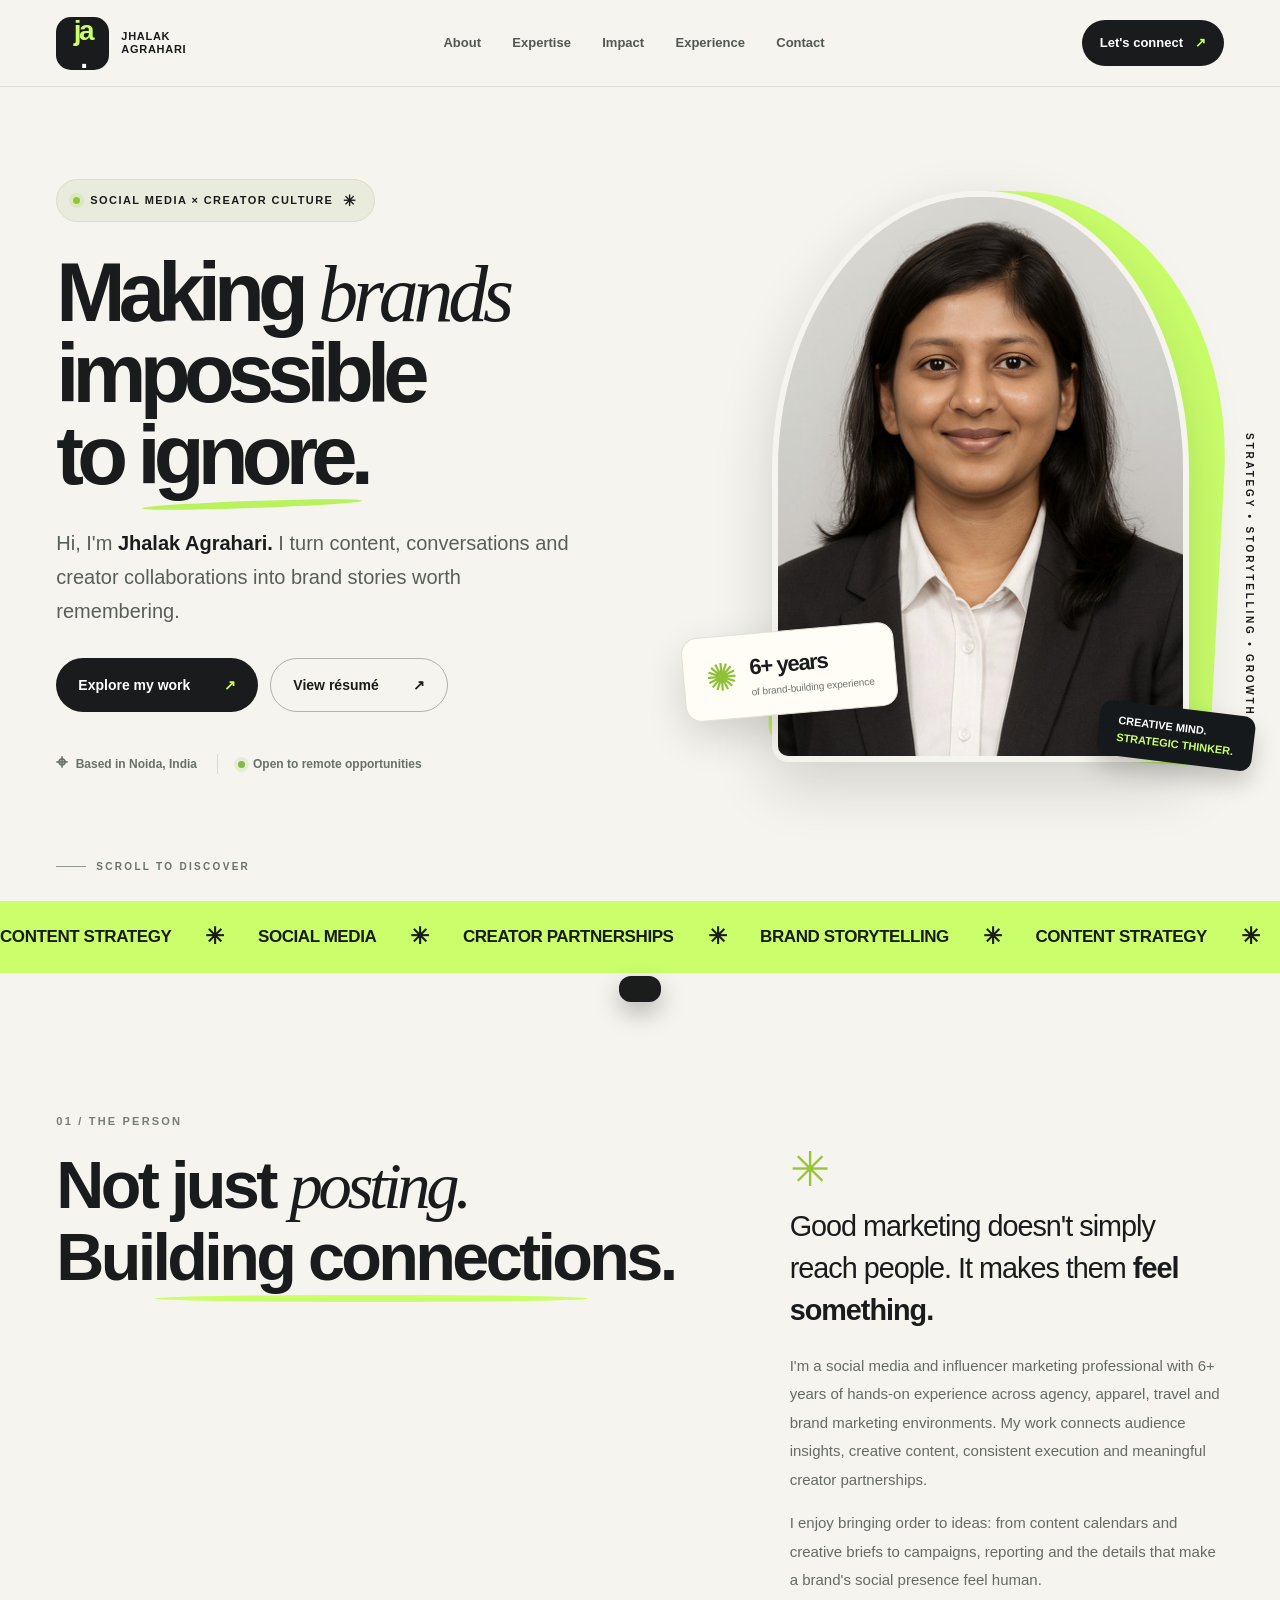
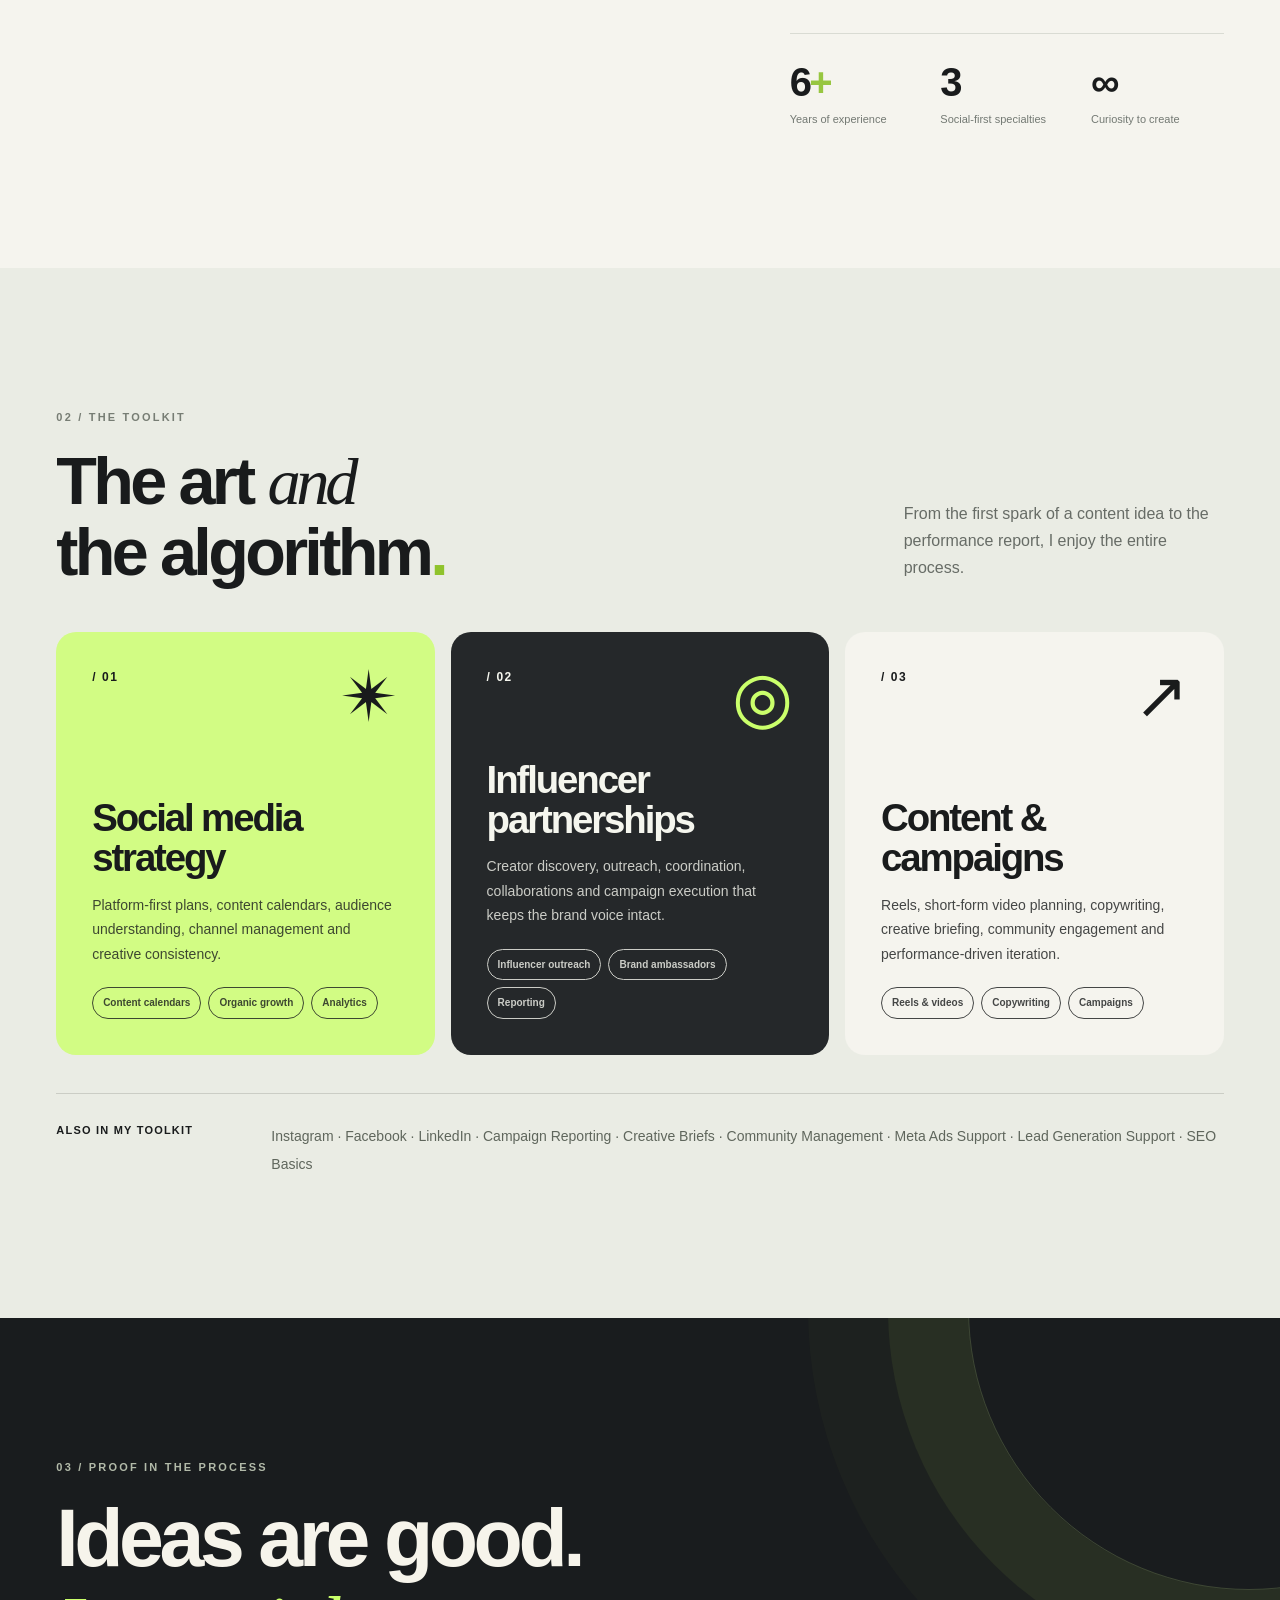
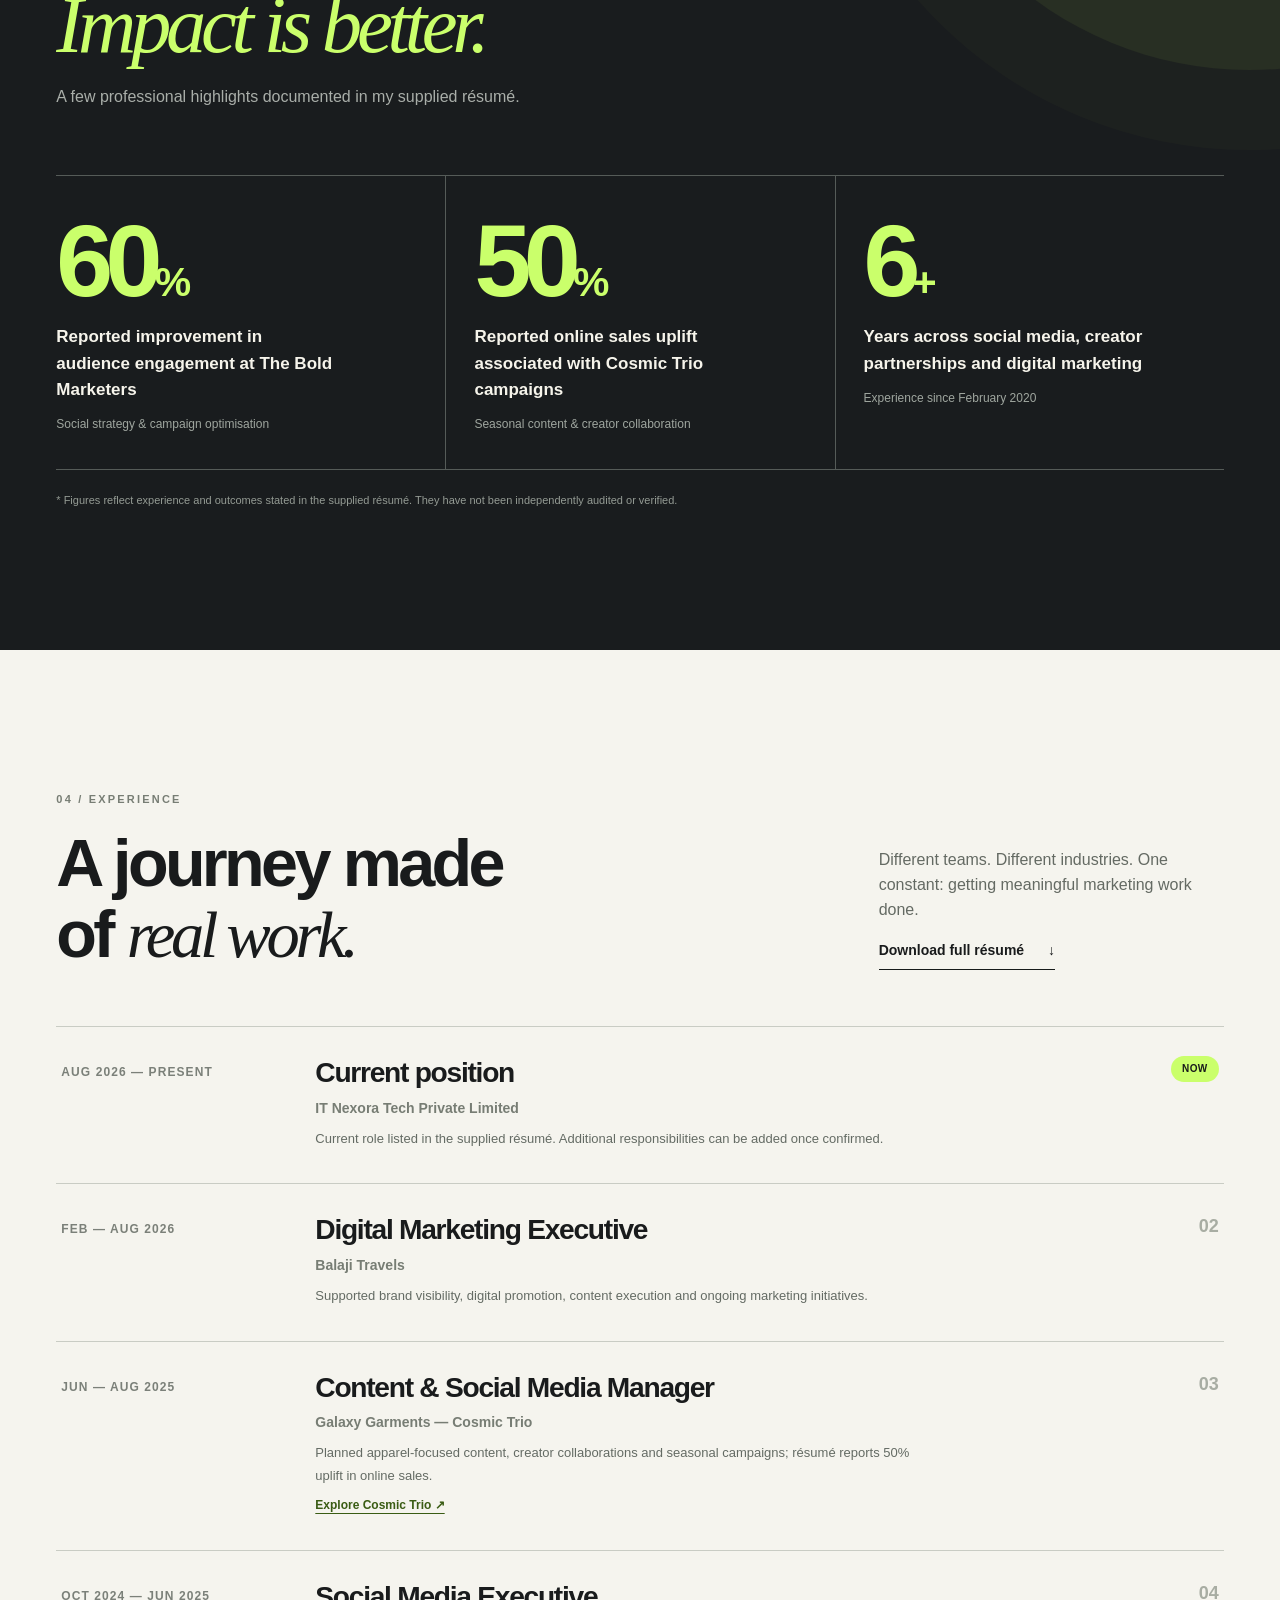
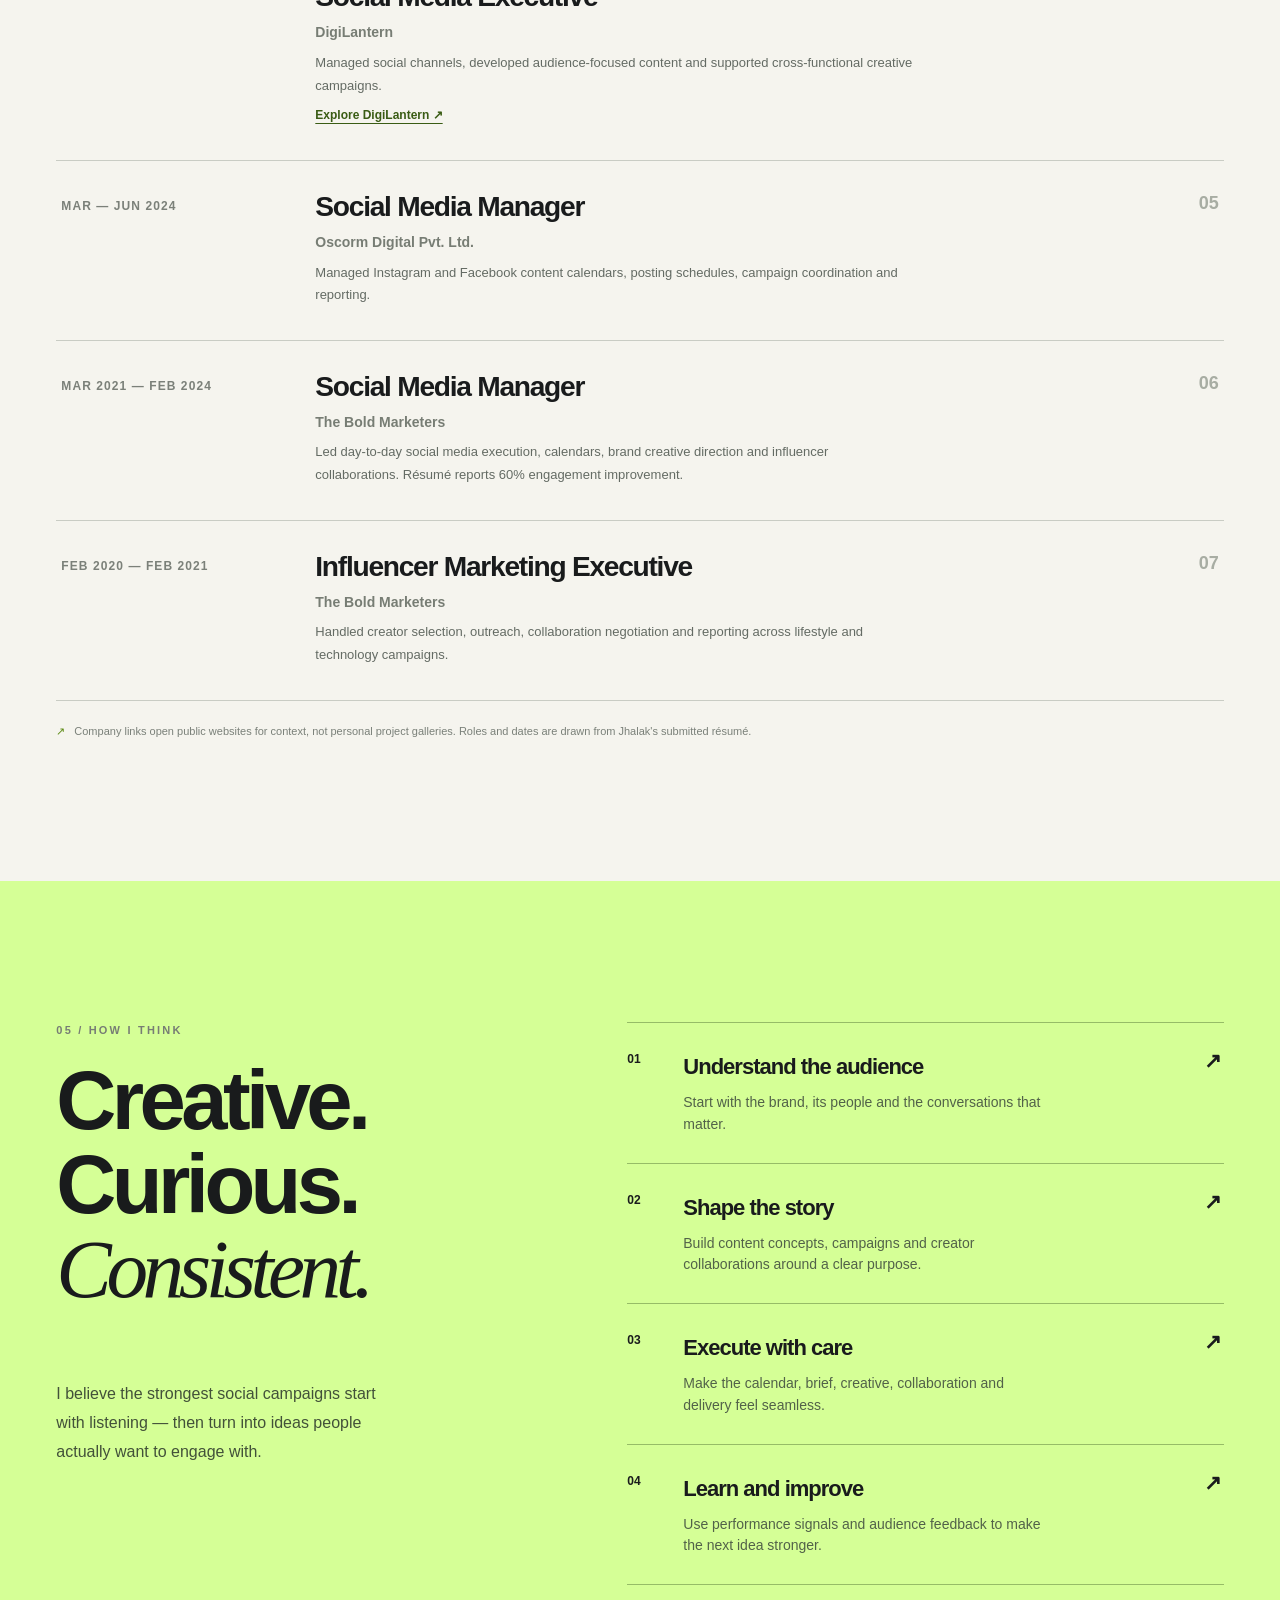
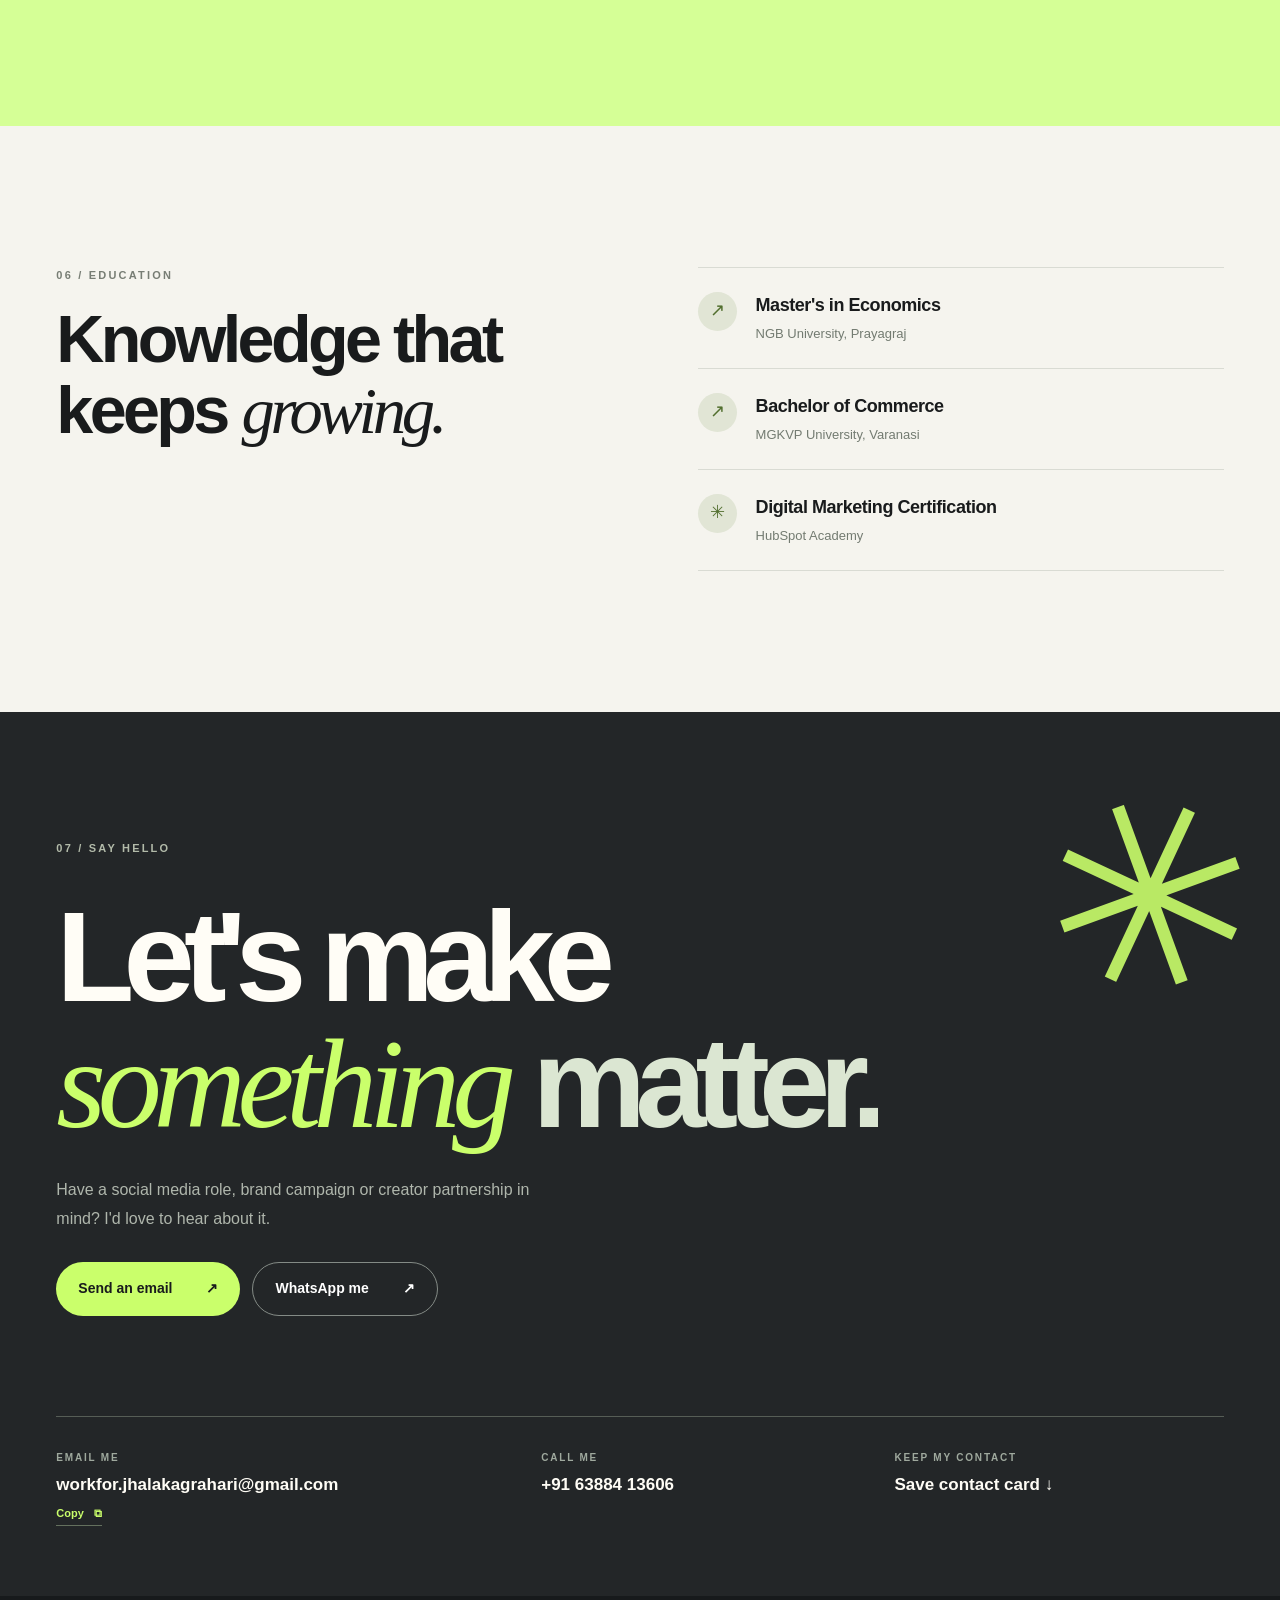
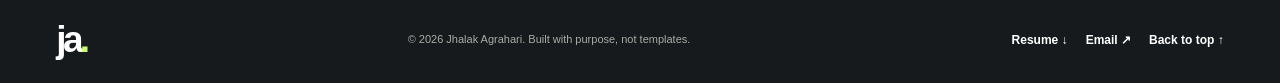
==== commit d05958ea: "Set live portfolio URLs and fix 404 navigation" ====
--- a/index.html
+++ b/index.html
@@ -7,15 +7,17 @@
   <meta name="description" content="Meet Jhalak Agrahari, a Noida-based social media and influencer marketing professional with 6+ years in brand strategy, content and creator collaborations. Explore experience, skills and contact details.">
   <meta name="author" content="Jhalak Agrahari">
   <meta name="robots" content="index, follow">
+  <link rel="canonical" href="https://workforjhalakagrahari-coder.github.io/jhalak-agrahari-portfolio/">
+  <meta property="og:url" content="https://workforjhalakagrahari-coder.github.io/jhalak-agrahari-portfolio/">
   <meta property="og:type" content="website">
   <meta property="og:locale" content="en_IN">
   <meta property="og:title" content="Jhalak Agrahari — Social Media & Influencer Marketing">
   <meta property="og:description" content="Creative thinking. Clear strategy. Meaningful impact. Explore Jhalak's experience across social media, campaigns and creator partnerships.">
-  <meta property="og:image" content="assets/social-share.jpg">
+  <meta property="og:image" content="https://workforjhalakagrahari-coder.github.io/jhalak-agrahari-portfolio/assets/social-share.jpg">
   <meta name="twitter:card" content="summary_large_image">
   <meta name="twitter:title" content="Jhalak Agrahari | Digital Marketing Portfolio">
   <meta name="twitter:description" content="Social media strategy, content marketing and influencer partnerships.">
-  <meta name="twitter:image" content="assets/social-share.jpg">
+  <meta name="twitter:image" content="https://workforjhalakagrahari-coder.github.io/jhalak-agrahari-portfolio/assets/social-share.jpg">
   <link rel="icon" type="image/svg+xml" href="assets/favicon.svg">
   <link rel="apple-touch-icon" href="assets/icon-192.png">
   <link rel="manifest" href="site.webmanifest">
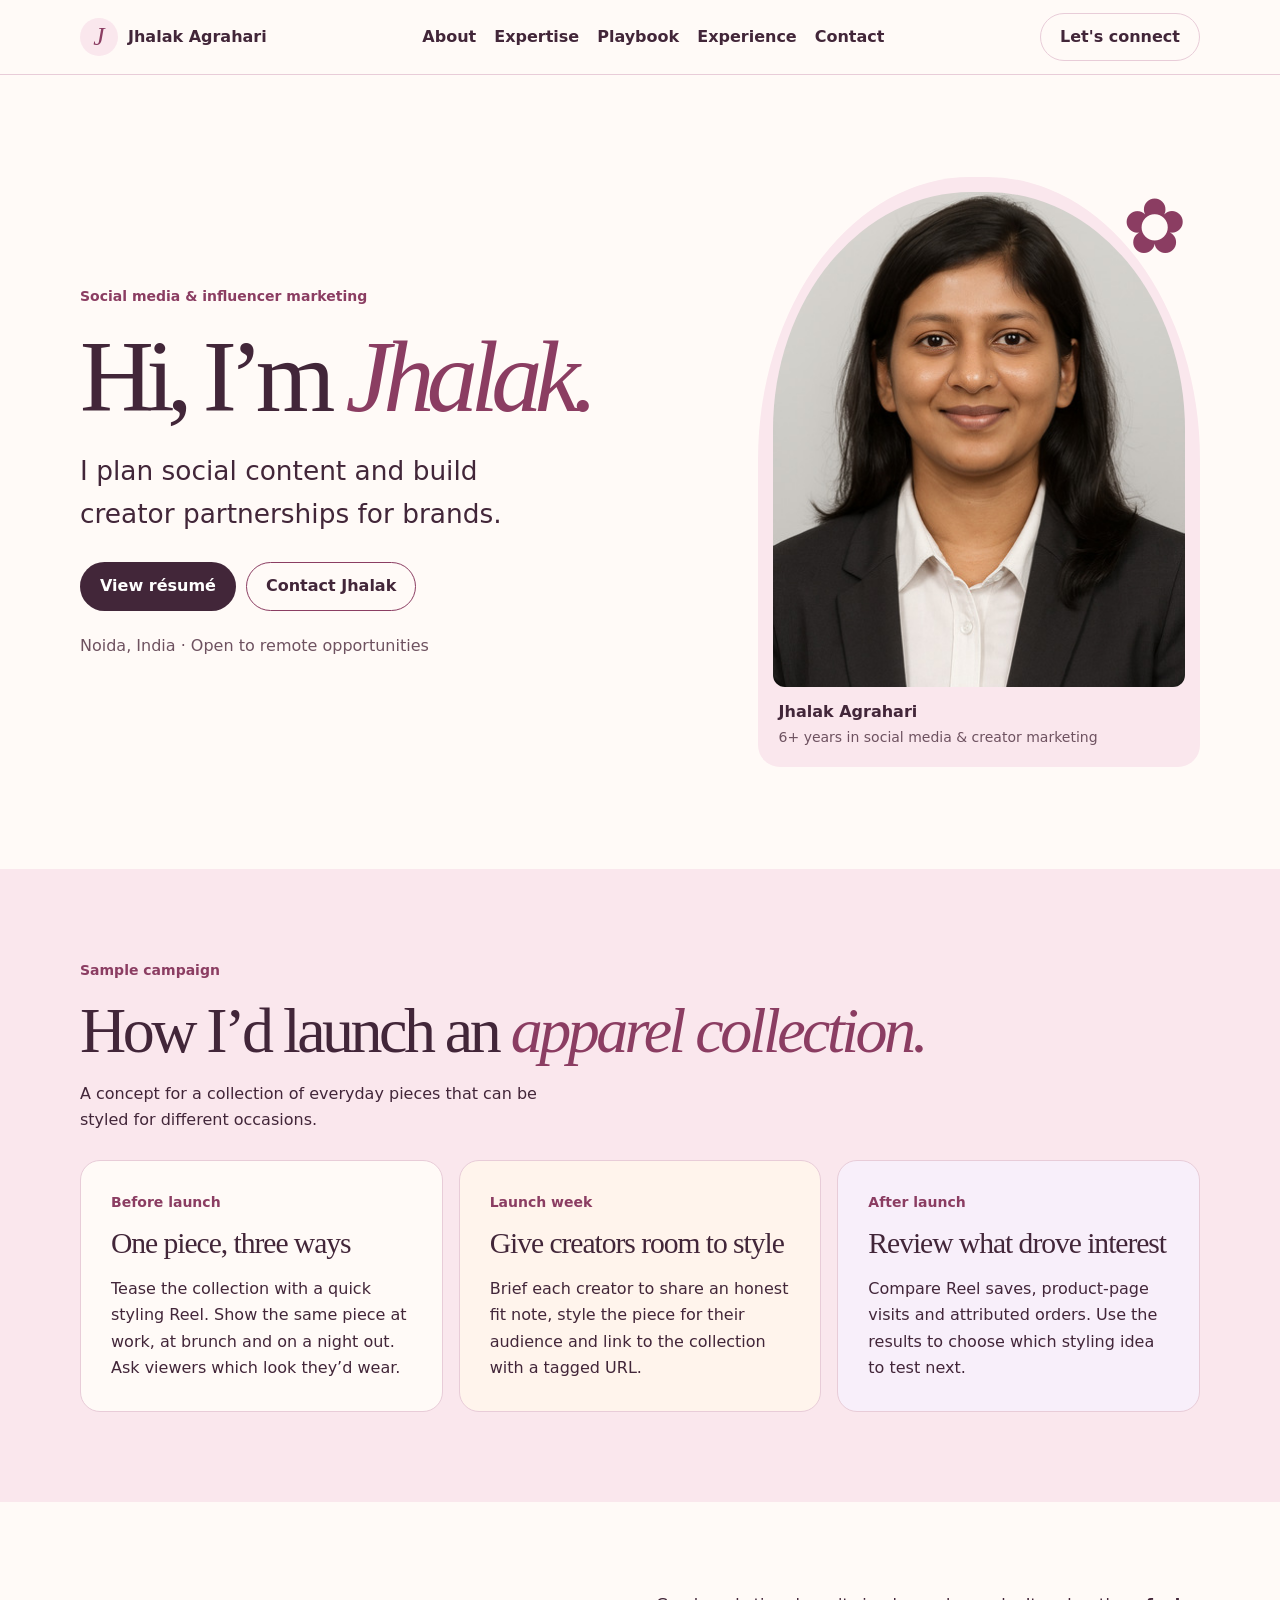
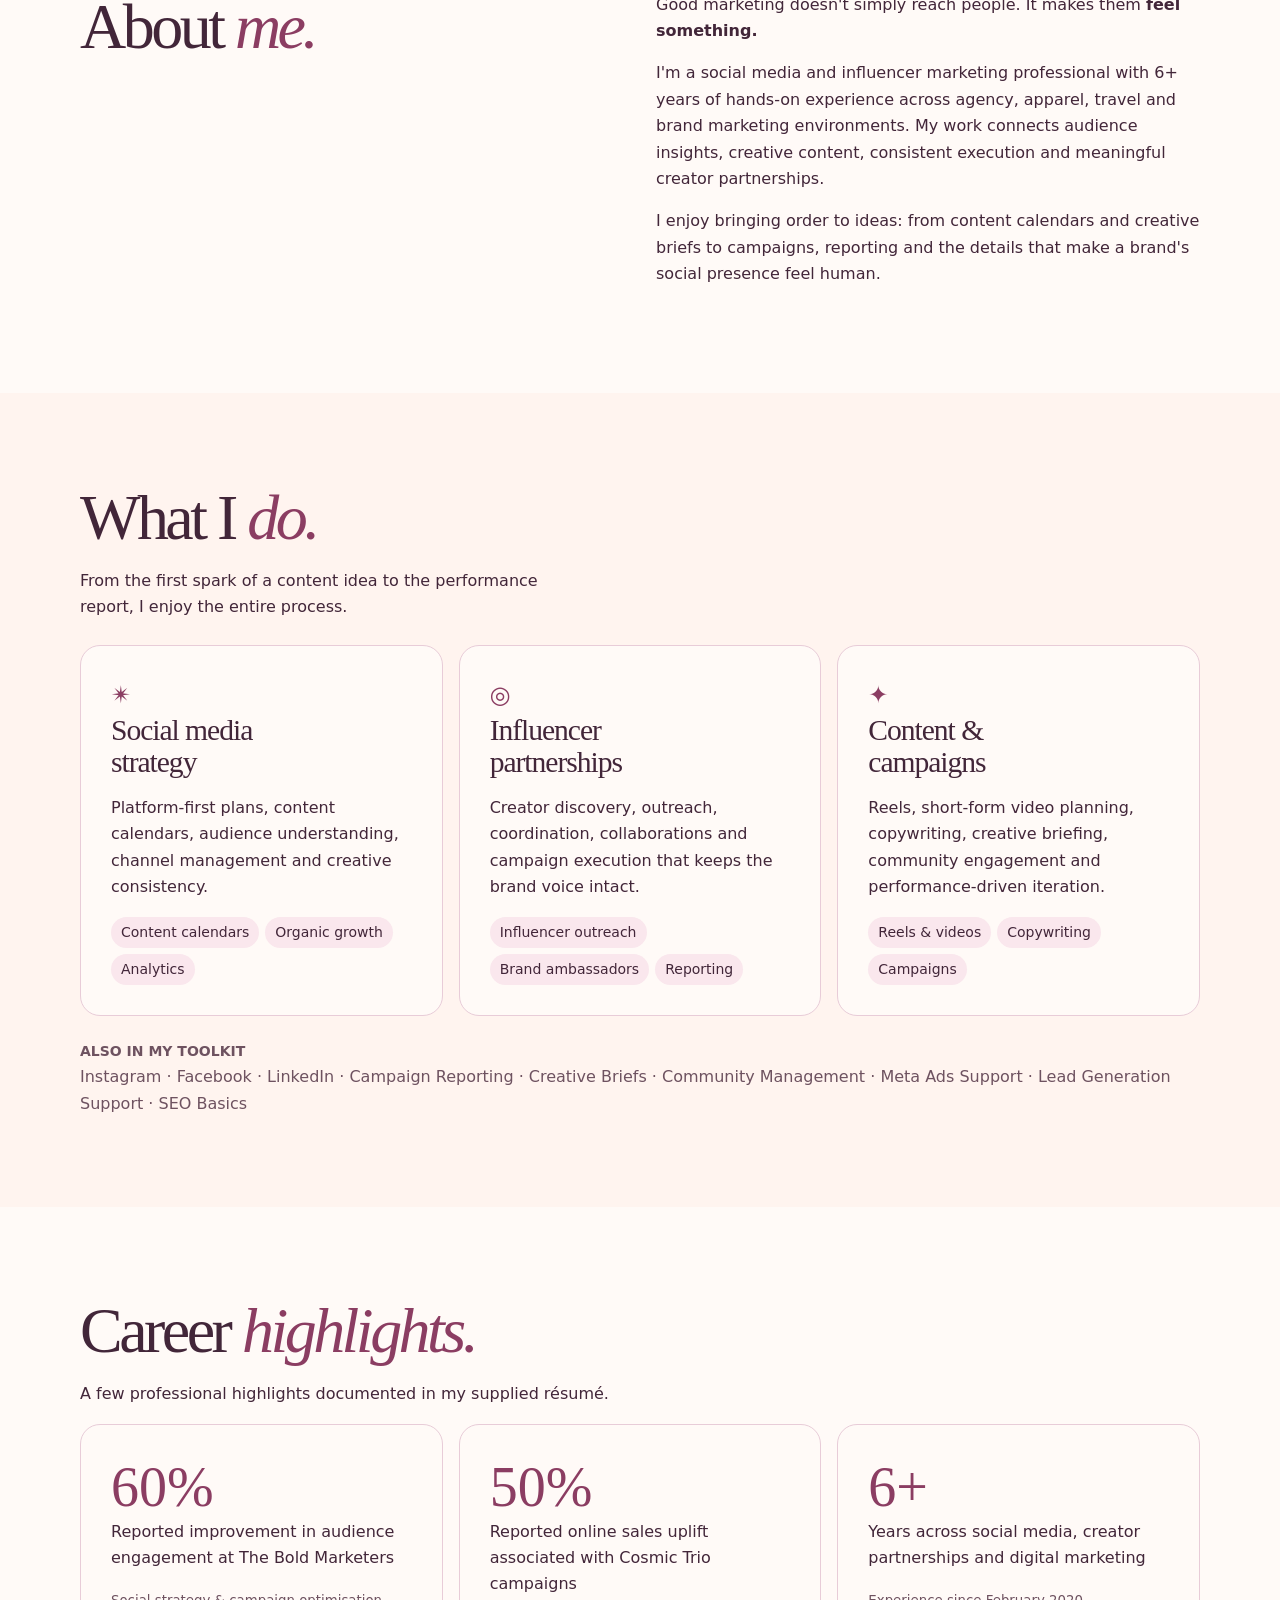
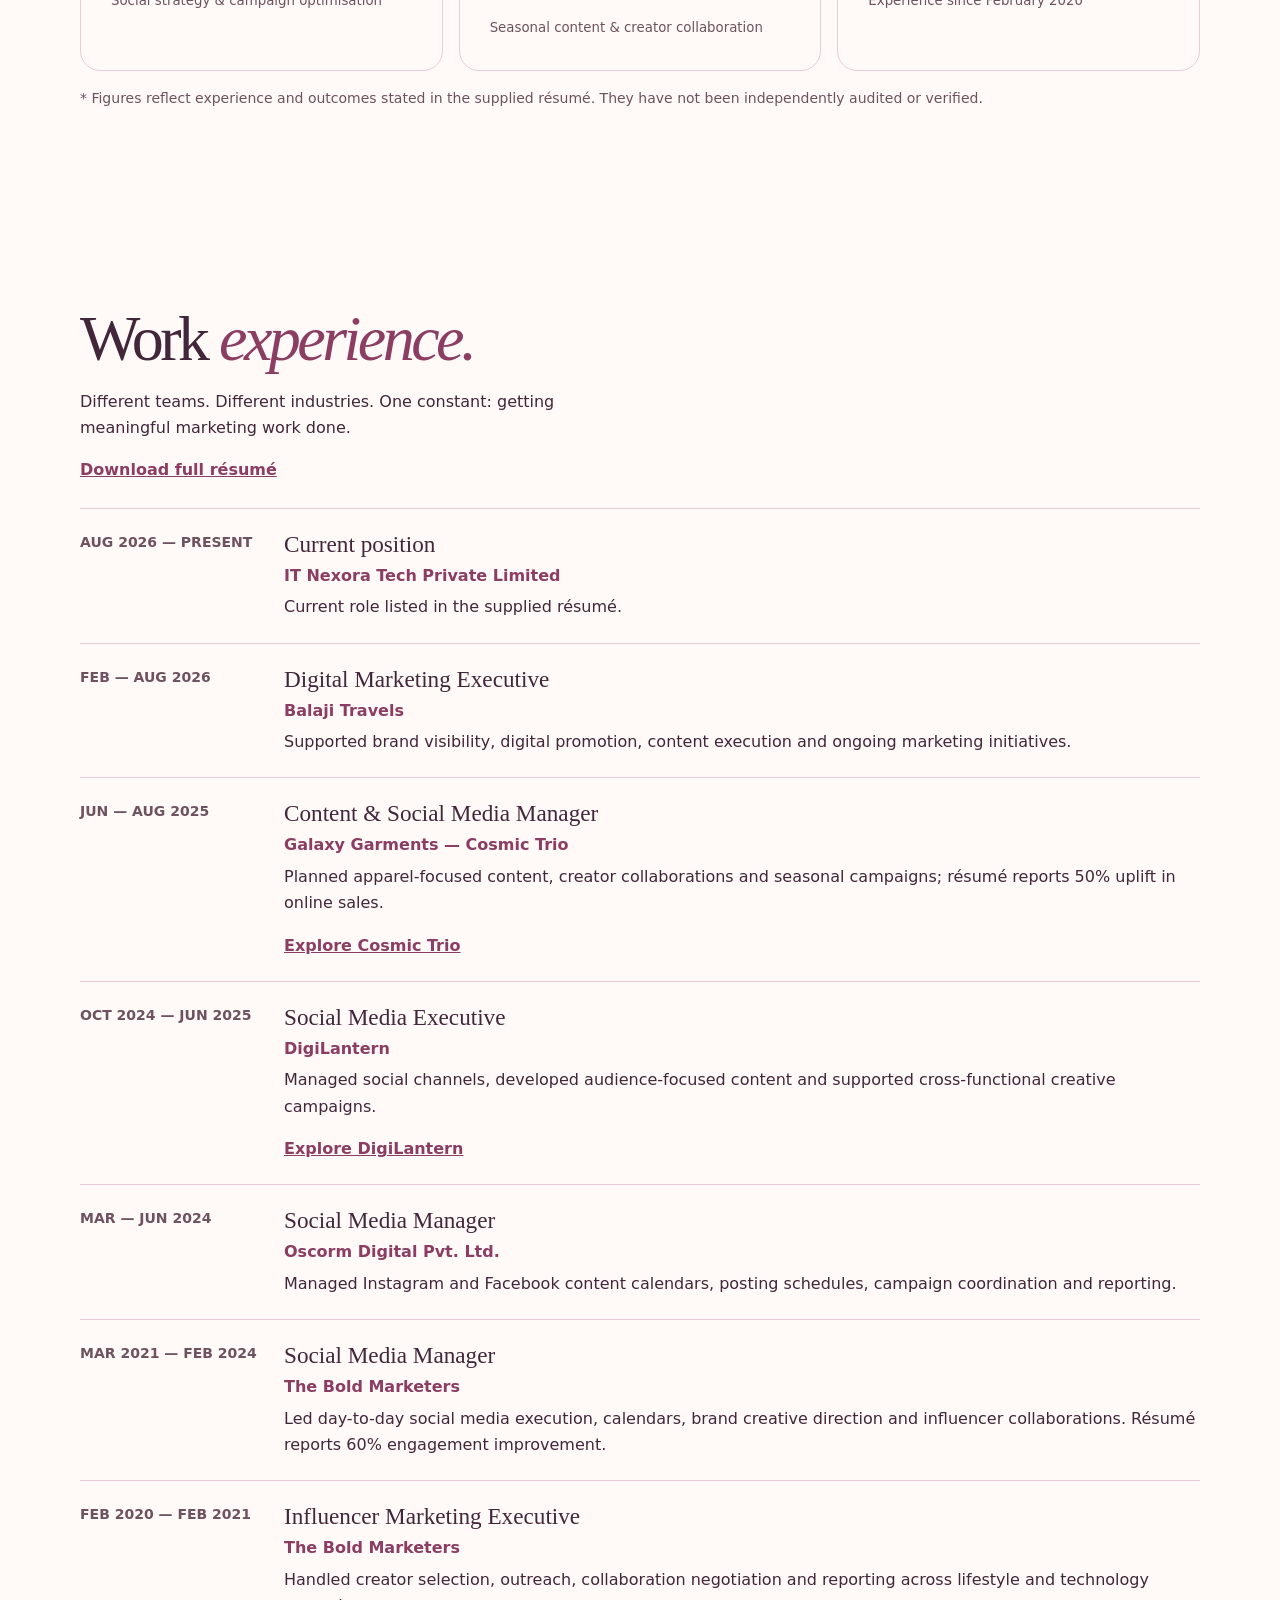
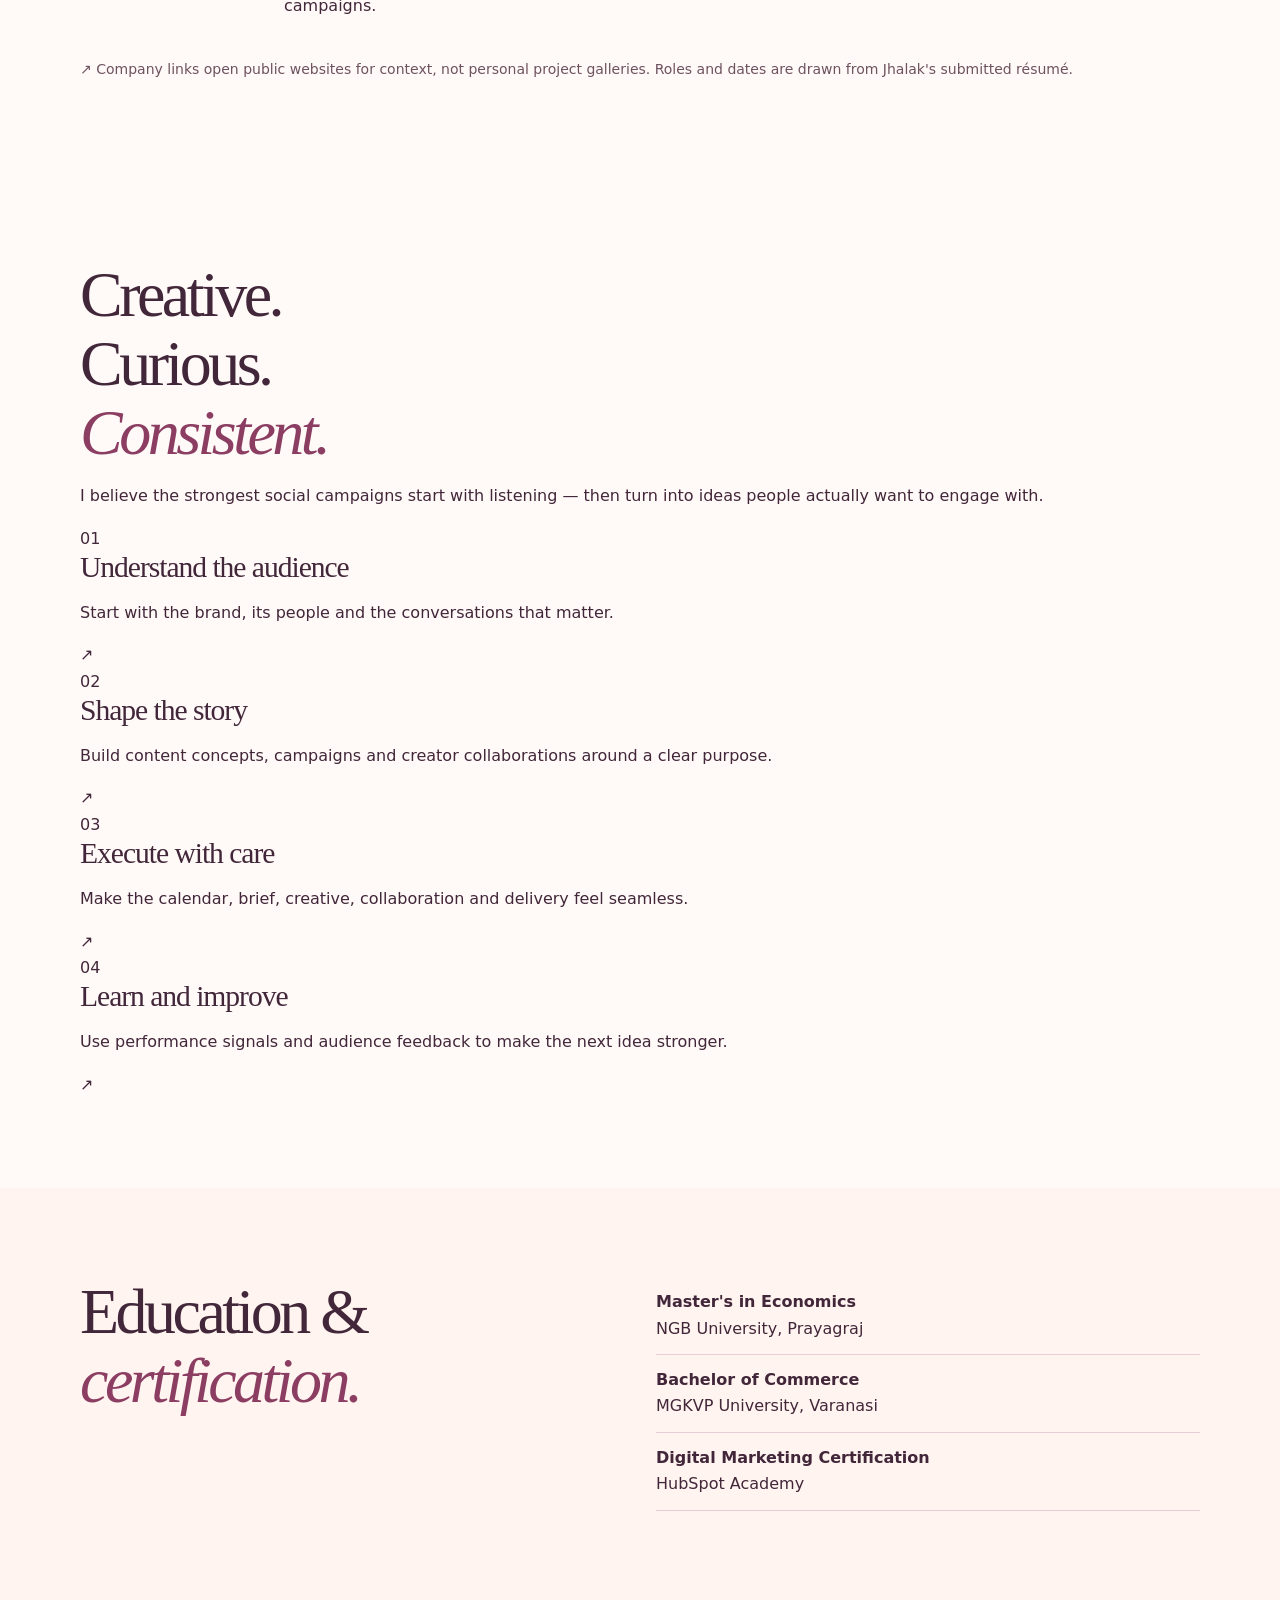
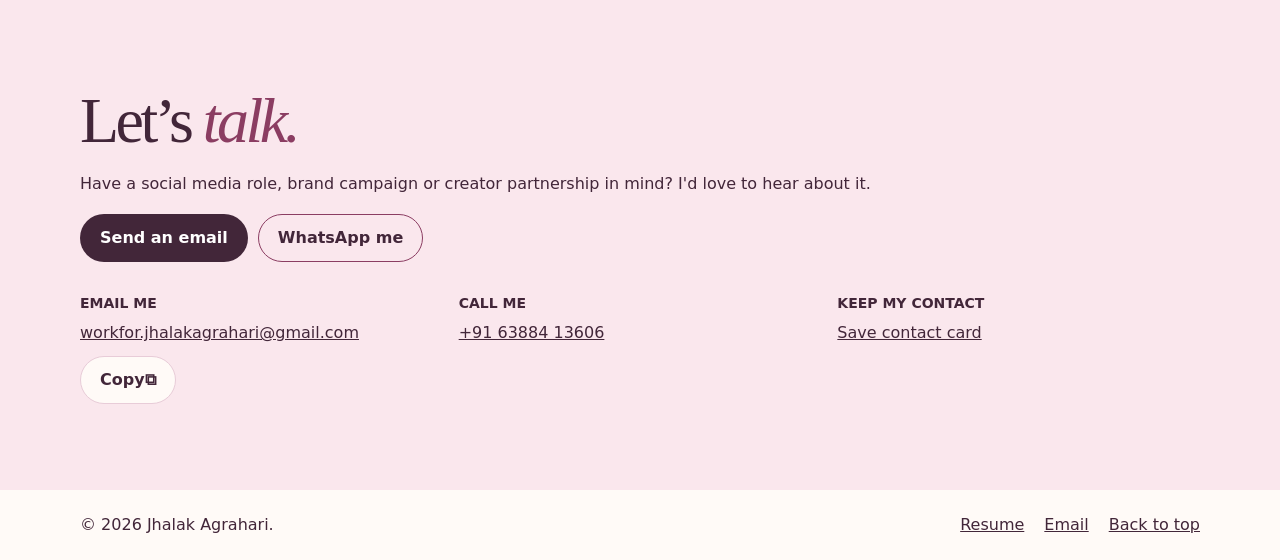
==== commit b07faefe: "Redesign Jhalak portfolio and add sample campaign" ====
--- a/index.html
+++ b/index.html
@@ -21,7 +21,7 @@
   <link rel="icon" type="image/svg+xml" href="assets/favicon.svg">
   <link rel="apple-touch-icon" href="assets/icon-192.png">
   <link rel="manifest" href="site.webmanifest">
-  <link rel="stylesheet" href="styles.css">
+  <link rel="stylesheet" href="styles.css?v=2">
   <title>Jhalak Agrahari — Social Media & Influencer Marketing Portfolio</title>
   <script type="application/ld+json">{"@context":"https://schema.org","@type":"Person","name":"Jhalak Agrahari","jobTitle":"Social Media & Influencer Marketing Professional","description":"Social media and influencer marketing professional based in Noida, Uttar Pradesh, India.","email":"mailto:workfor.jhalakagrahari@gmail.com","telephone":"+91 6388413606","address":{"@type":"PostalAddress","addressLocality":"Noida","addressRegion":"Uttar Pradesh","addressCountry":"IN"},"knowsAbout":["Social Media Strategy","Influencer Marketing","Content Strategy","Community Engagement","Digital Marketing","Creative Campaigns","Brand Partnerships"]}</script>
 </head>
@@ -30,47 +30,58 @@
   <div class="progress" id="scrollProgress" aria-hidden="true"></div>
   <header class="site-header" id="top">
     <div class="nav-shell container">
-      <a class="brand" href="#top" aria-label="Jhalak Agrahari, return to top"><span class="brand-mark">ja<span class="brand-dot">.</span></span><span class="brand-text">JHALAK<br>AGRAHARI</span></a>
-      <nav class="desktop-nav" aria-label="Main navigation"><a href="#about">About</a><a href="#expertise">Expertise</a><a href="#impact">Impact</a><a href="#experience">Experience</a><a href="#contact">Contact</a></nav>
-      <div class="nav-actions"><a class="nav-connect" href="https://wa.me/916388413606?text=Hi%20Jhalak%2C%20I%20found%20your%20portfolio%20and%20would%20like%20to%20connect." target="_blank" rel="noopener noreferrer">Let's connect <span aria-hidden="true">↗</span></a><button class="menu-toggle" id="menuToggle" aria-controls="mobileNav" aria-expanded="false" aria-label="Open navigation menu"><span></span><span></span></button></div>
+      <a class="brand" href="#top" aria-label="Jhalak Agrahari, return to top"><span class="brand-mark" aria-hidden="true">J</span><span>Jhalak Agrahari</span></a>
+      <nav class="desktop-nav" aria-label="Main navigation"><a href="#about">About</a><a href="#expertise">Expertise</a><a href="#playbook">Playbook</a><a href="#experience">Experience</a><a href="#contact">Contact</a></nav>
+      <div class="nav-actions"><a class="nav-connect" href="https://wa.me/916388413606?text=Hi%20Jhalak%2C%20I%20found%20your%20portfolio%20and%20would%20like%20to%20connect." target="_blank" rel="noopener noreferrer">Let's connect</a><button class="menu-toggle" id="menuToggle" aria-controls="mobileNav" aria-expanded="false" aria-label="Open navigation menu"><span></span><span></span></button></div>
     </div>
-    <nav class="mobile-nav" id="mobileNav" aria-label="Mobile navigation" hidden><a href="#about">About</a><a href="#expertise">Expertise</a><a href="#impact">Impact</a><a href="#experience">Experience</a><a href="#contact">Contact</a><a class="mobile-whatsapp" href="https://wa.me/916388413606?text=Hi%20Jhalak%2C%20I%20found%20your%20portfolio%20and%20would%20like%20to%20connect." target="_blank" rel="noopener noreferrer">Message on WhatsApp ↗</a></nav>
+    <nav class="mobile-nav" id="mobileNav" aria-label="Mobile navigation" hidden><a href="#about">About</a><a href="#expertise">Expertise</a><a href="#playbook">Playbook</a><a href="#experience">Experience</a><a href="#contact">Contact</a><a class="mobile-whatsapp" href="https://wa.me/916388413606?text=Hi%20Jhalak%2C%20I%20found%20your%20portfolio%20and%20would%20like%20to%20connect." target="_blank" rel="noopener noreferrer">Message on WhatsApp</a></nav>
   </header>
   <main id="main">
     <section class="hero container" aria-labelledby="hero-title">
       <div class="hero-left">
-        <div class="eyebrow"><span class="eyebrow-light"></span> SOCIAL MEDIA × CREATOR CULTURE <span class="eyebrow-star">✳</span></div>
-        <h1 id="hero-title">Making <em>brands</em><br>impossible<br>to <span class="understroke">ignore<span aria-hidden="true">.</span></span></h1>
-        <p class="hero-intro">Hi, I'm <strong>Jhalak Agrahari.</strong> I turn content, conversations and creator collaborations into brand stories worth remembering.</p>
-        <div class="hero-buttons"><a class="btn btn-primary" href="#experience">Explore my work <span aria-hidden="true">↗</span></a><a class="btn btn-secondary" href="resume/Jhalak_Agrahari_ATS_Resume.pdf" target="_blank" rel="noopener">View résumé <span aria-hidden="true">↗</span></a></div>
-        <div class="hero-meta"><div class="meta-location"><span class="pin" aria-hidden="true">⌖</span> Based in Noida, India</div><div class="meta-rule" aria-hidden="true"></div><div class="meta-open"><span class="status-dot" aria-hidden="true"></span> Open to remote opportunities</div></div>
+        <p class="section-number">Social media &amp; influencer marketing</p>
+        <h1 id="hero-title">Hi, I’m <em>Jhalak.</em></h1>
+        <p class="hero-intro">I plan social content and build creator partnerships for brands.</p>
+        <div class="hero-buttons">
+          <a class="btn btn-primary" href="resume/Jhalak_Agrahari_ATS_Resume.pdf" target="_blank" rel="noopener">View résumé</a>
+          <a class="btn btn-secondary" href="#contact">Contact Jhalak</a>
+        </div>
+        <p class="hero-meta">Noida, India · Open to remote opportunities</p>
       </div>
-      <div class="hero-right">
-        <div class="portrait-backdrop"></div>
-        <div class="hero-portrait-frame"><img class="hero-portrait" src="assets/jhalak-portrait.jpg" alt="Professional portrait of Jhalak Agrahari" width="410" height="615" fetchpriority="high"></div>
-        <div class="hero-vertical" aria-hidden="true">STRATEGY • STORYTELLING • GROWTH</div>
-        <div class="hero-sticker"><span class="sticker-icon" aria-hidden="true">✺</span><span><strong>6+ years</strong><small>of brand-building experience</small></span></div>
-        <div class="hero-tag" aria-hidden="true">CREATIVE MIND.<br><span>STRATEGIC THINKER.</span></div>
-      </div>
-      <a class="scroll-cue" href="#about"><span class="scroll-line" aria-hidden="true"></span> SCROLL TO DISCOVER</a>
+      <figure class="portrait">
+        <span class="portrait-flower" aria-hidden="true">✿</span>
+        <img src="assets/jhalak-portrait.jpg" alt="Jhalak Agrahari" width="410" height="615" fetchpriority="high">
+        <figcaption><strong>Jhalak Agrahari</strong><span>6+ years in social media &amp; creator marketing</span></figcaption>
+      </figure>
     </section>
 
-    <section class="marquee-band" aria-label="Core specialties"><div class="marquee-track" aria-hidden="true"><span>CONTENT STRATEGY</span><b>✳</b><span>SOCIAL MEDIA</span><b>✳</b><span>CREATOR PARTNERSHIPS</span><b>✳</b><span>BRAND STORYTELLING</span><b>✳</b><span>CONTENT STRATEGY</span><b>✳</b><span>SOCIAL MEDIA</span><b>✳</b><span>CREATOR PARTNERSHIPS</span><b>✳</b><span>BRAND STORYTELLING</span><b>✳</b></div></section>
+    <section class="section-pad playbook" id="playbook" aria-labelledby="playbook-title">
+      <div class="container">
+        <p class="section-number">Sample campaign</p>
+        <h2 id="playbook-title">How I’d launch an <em>apparel collection.</em></h2>
+        <p class="section-intro">A concept for a collection of everyday pieces that can be styled for different occasions.</p>
+        <div class="playbook-grid">
+          <article><p class="section-number">Before launch</p><h3>One piece, three ways</h3><p>Tease the collection with a quick styling Reel. Show the same piece at work, at brunch and on a night out. Ask viewers which look they’d wear.</p></article>
+          <article><p class="section-number">Launch week</p><h3>Give creators room to style</h3><p>Brief each creator to share an honest fit note, style the piece for their audience and link to the collection with a tagged URL.</p></article>
+          <article><p class="section-number">After launch</p><h3>Review what drove interest</h3><p>Compare Reel saves, product-page visits and attributed orders. Use the results to choose which styling idea to test next.</p></article>
+        </div>
+      </div>
+    </section>
 
     <section class="about-section section-pad" id="about" aria-labelledby="about-title">
       <div class="container about-grid">
-        <div class="section-heading"><span class="section-number">01 / THE PERSON</span><h2 id="about-title">Not just <em>posting.</em><br><span class="accent-underline">Building connections.</span></h2></div>
-        <div class="about-content"><span class="tiny-decor" aria-hidden="true">✳</span><p class="lead">Good marketing doesn't simply reach people. It makes them <strong>feel something.</strong></p><p>I'm a social media and influencer marketing professional with 6+ years of hands-on experience across agency, apparel, travel and brand marketing environments. My work connects audience insights, creative content, consistent execution and meaningful creator partnerships.</p><p>I enjoy bringing order to ideas: from content calendars and creative briefs to campaigns, reporting and the details that make a brand's social presence feel human.</p><div class="about-stats"><div><strong>6<span>+</span></strong><small>Years of experience</small></div><div><strong>3</strong><small>Social-first specialties</small></div><div><strong>∞</strong><small>Curiosity to create</small></div></div></div>
+        <div class="section-heading"><h2 id="about-title">About <em>me.</em></h2></div>
+        <div class="about-content"><p class="lead">Good marketing doesn't simply reach people. It makes them <strong>feel something.</strong></p><p>I'm a social media and influencer marketing professional with 6+ years of hands-on experience across agency, apparel, travel and brand marketing environments. My work connects audience insights, creative content, consistent execution and meaningful creator partnerships.</p><p>I enjoy bringing order to ideas: from content calendars and creative briefs to campaigns, reporting and the details that make a brand's social presence feel human.</p></div>
       </div>
     </section>
 
     <section class="expertise-section section-pad" id="expertise" aria-labelledby="expertise-title">
       <div class="container">
-        <div class="heading-row"><div><span class="section-number">02 / THE TOOLKIT</span><h2 id="expertise-title">The art <em>and</em><br>the algorithm<span class="loud-dot">.</span></h2></div><p>From the first spark of a content idea to the performance report, I enjoy the entire process.</p></div>
+        <div class="heading-row"><div><h2 id="expertise-title">What I <em>do.</em></h2></div><p>From the first spark of a content idea to the performance report, I enjoy the entire process.</p></div>
         <div class="expertise-grid">
-          <article class="expertise-card card-strategy"><div class="card-top"><span class="expertise-idx">/ 01</span><span class="expertise-symbol" aria-hidden="true">✴</span></div><h3>Social media<br>strategy</h3><p>Platform-first plans, content calendars, audience understanding, channel management and creative consistency.</p><div class="skill-pills"><span>Content calendars</span><span>Organic growth</span><span>Analytics</span></div></article>
-          <article class="expertise-card card-creator"><div class="card-top"><span class="expertise-idx">/ 02</span><span class="expertise-symbol symbol-loop" aria-hidden="true">◎</span></div><h3>Influencer<br>partnerships</h3><p>Creator discovery, outreach, coordination, collaborations and campaign execution that keeps the brand voice intact.</p><div class="skill-pills"><span>Influencer outreach</span><span>Brand ambassadors</span><span>Reporting</span></div></article>
-          <article class="expertise-card card-content"><div class="card-top"><span class="expertise-idx">/ 03</span><span class="expertise-symbol symbol-zig" aria-hidden="true">↗</span></div><h3>Content &<br>campaigns</h3><p>Reels, short-form video planning, copywriting, creative briefing, community engagement and performance-driven iteration.</p><div class="skill-pills"><span>Reels & videos</span><span>Copywriting</span><span>Campaigns</span></div></article>
+          <article class="expertise-card card-strategy"><div class="card-top"><span class="expertise-symbol" aria-hidden="true">✴</span></div><h3>Social media<br>strategy</h3><p>Platform-first plans, content calendars, audience understanding, channel management and creative consistency.</p><div class="skill-pills"><span>Content calendars</span><span>Organic growth</span><span>Analytics</span></div></article>
+          <article class="expertise-card card-creator"><div class="card-top"><span class="expertise-symbol symbol-loop" aria-hidden="true">◎</span></div><h3>Influencer<br>partnerships</h3><p>Creator discovery, outreach, coordination, collaborations and campaign execution that keeps the brand voice intact.</p><div class="skill-pills"><span>Influencer outreach</span><span>Brand ambassadors</span><span>Reporting</span></div></article>
+          <article class="expertise-card card-content"><div class="card-top"><span class="expertise-symbol symbol-zig" aria-hidden="true">✦</span></div><h3>Content &<br>campaigns</h3><p>Reels, short-form video planning, copywriting, creative briefing, community engagement and performance-driven iteration.</p><div class="skill-pills"><span>Reels & videos</span><span>Copywriting</span><span>Campaigns</span></div></article>
         </div>
         <div class="skills-line"><span>ALSO IN MY TOOLKIT</span><div>Instagram · Facebook · LinkedIn · Campaign Reporting · Creative Briefs · Community Management · Meta Ads Support · Lead Generation Support · SEO Basics</div></div>
       </div>
@@ -78,7 +89,7 @@
 
     <section class="impact-section section-pad" id="impact" aria-labelledby="impact-title">
       <div class="container impact-inner">
-        <div class="impact-heading"><span class="section-number section-number-light">03 / PROOF IN THE PROCESS</span><h2 id="impact-title">Ideas are good.<br><em>Impact is better.</em></h2><p>A few professional highlights documented in my supplied résumé.</p></div>
+        <div class="impact-heading"><h2 id="impact-title">Career <em>highlights.</em></h2><p>A few professional highlights documented in my supplied résumé.</p></div>
         <div class="impact-metrics"><div class="metric"><strong>60<span>%</span></strong><p>Reported improvement in audience engagement at The Bold Marketers</p><small>Social strategy & campaign optimisation</small></div><div class="metric"><strong>50<span>%</span></strong><p>Reported online sales uplift associated with Cosmic Trio campaigns</p><small>Seasonal content & creator collaboration</small></div><div class="metric"><strong>6<span>+</span></strong><p>Years across social media, creator partnerships and digital marketing</p><small>Experience since February 2020</small></div></div>
         <p class="results-note">* Figures reflect experience and outcomes stated in the supplied résumé. They have not been independently audited or verified.</p>
       </div>
@@ -86,27 +97,27 @@
 
     <section class="experience-section section-pad" id="experience" aria-labelledby="experience-title">
       <div class="container">
-        <div class="heading-row experience-head"><div><span class="section-number">04 / EXPERIENCE</span><h2 id="experience-title">A journey made<br>of <em>real work.</em></h2></div><div class="experience-head-right"><p>Different teams. Different industries. One constant: getting meaningful marketing work done.</p><a class="text-link" href="resume/Jhalak_Agrahari_ATS_Resume.pdf" download="Jhalak_Agrahari_Resume.pdf">Download full résumé <span aria-hidden="true">↓</span></a></div></div>
+        <div class="heading-row experience-head"><div><h2 id="experience-title">Work <em>experience.</em></h2></div><div class="experience-head-right"><p>Different teams. Different industries. One constant: getting meaningful marketing work done.</p><a class="text-link" href="resume/Jhalak_Agrahari_ATS_Resume.pdf" download="Jhalak_Agrahari_Resume.pdf">Download full résumé</a></div></div>
         <div class="experience-list">
-          <article class="job-row"><div class="job-date">AUG 2026 — PRESENT</div><div class="job-main"><div class="job-title">Current position</div><div class="job-company">IT Nexora Tech Private Limited</div><p>Current role listed in the supplied résumé. Additional responsibilities can be added once confirmed.</p></div><span class="job-marker current-marker">NOW</span></article>
-          <article class="job-row"><div class="job-date">FEB — AUG 2026</div><div class="job-main"><div class="job-title">Digital Marketing Executive</div><div class="job-company">Balaji Travels</div><p>Supported brand visibility, digital promotion, content execution and ongoing marketing initiatives.</p></div><span class="job-marker" aria-hidden="true">02</span></article>
-          <article class="job-row"><div class="job-date">JUN — AUG 2025</div><div class="job-main"><div class="job-title">Content & Social Media Manager</div><div class="job-company">Galaxy Garments — Cosmic Trio</div><p>Planned apparel-focused content, creator collaborations and seasonal campaigns; résumé reports 50% uplift in online sales.</p><a class="company-link" href="https://cosmictrio.com/" target="_blank" rel="noopener noreferrer">Explore Cosmic Trio ↗</a></div><span class="job-marker" aria-hidden="true">03</span></article>
-          <article class="job-row"><div class="job-date">OCT 2024 — JUN 2025</div><div class="job-main"><div class="job-title">Social Media Executive</div><div class="job-company">DigiLantern</div><p>Managed social channels, developed audience-focused content and supported cross-functional creative campaigns.</p><a class="company-link" href="https://digilantern.com/" target="_blank" rel="noopener noreferrer">Explore DigiLantern ↗</a></div><span class="job-marker" aria-hidden="true">04</span></article>
-          <article class="job-row"><div class="job-date">MAR — JUN 2024</div><div class="job-main"><div class="job-title">Social Media Manager</div><div class="job-company">Oscorm Digital Pvt. Ltd.</div><p>Managed Instagram and Facebook content calendars, posting schedules, campaign coordination and reporting.</p></div><span class="job-marker" aria-hidden="true">05</span></article>
-          <article class="job-row"><div class="job-date">MAR 2021 — FEB 2024</div><div class="job-main"><div class="job-title">Social Media Manager</div><div class="job-company">The Bold Marketers</div><p>Led day-to-day social media execution, calendars, brand creative direction and influencer collaborations. Résumé reports 60% engagement improvement.</p></div><span class="job-marker" aria-hidden="true">06</span></article>
-          <article class="job-row"><div class="job-date">FEB 2020 — FEB 2021</div><div class="job-main"><div class="job-title">Influencer Marketing Executive</div><div class="job-company">The Bold Marketers</div><p>Handled creator selection, outreach, collaboration negotiation and reporting across lifestyle and technology campaigns.</p></div><span class="job-marker" aria-hidden="true">07</span></article>
+          <article class="job-row"><div class="job-date">AUG 2026 — PRESENT</div><div class="job-main"><div class="job-title">Current position</div><div class="job-company">IT Nexora Tech Private Limited</div><p>Current role listed in the supplied résumé. </p></div></article>
+          <article class="job-row"><div class="job-date">FEB — AUG 2026</div><div class="job-main"><div class="job-title">Digital Marketing Executive</div><div class="job-company">Balaji Travels</div><p>Supported brand visibility, digital promotion, content execution and ongoing marketing initiatives.</p></div></article>
+          <article class="job-row"><div class="job-date">JUN — AUG 2025</div><div class="job-main"><div class="job-title">Content & Social Media Manager</div><div class="job-company">Galaxy Garments — Cosmic Trio</div><p>Planned apparel-focused content, creator collaborations and seasonal campaigns; résumé reports 50% uplift in online sales.</p><a class="company-link" href="https://cosmictrio.com/" target="_blank" rel="noopener noreferrer">Explore Cosmic Trio</a></div></article>
+          <article class="job-row"><div class="job-date">OCT 2024 — JUN 2025</div><div class="job-main"><div class="job-title">Social Media Executive</div><div class="job-company">DigiLantern</div><p>Managed social channels, developed audience-focused content and supported cross-functional creative campaigns.</p><a class="company-link" href="https://digilantern.com/" target="_blank" rel="noopener noreferrer">Explore DigiLantern</a></div></article>
+          <article class="job-row"><div class="job-date">MAR — JUN 2024</div><div class="job-main"><div class="job-title">Social Media Manager</div><div class="job-company">Oscorm Digital Pvt. Ltd.</div><p>Managed Instagram and Facebook content calendars, posting schedules, campaign coordination and reporting.</p></div></article>
+          <article class="job-row"><div class="job-date">MAR 2021 — FEB 2024</div><div class="job-main"><div class="job-title">Social Media Manager</div><div class="job-company">The Bold Marketers</div><p>Led day-to-day social media execution, calendars, brand creative direction and influencer collaborations. Résumé reports 60% engagement improvement.</p></div></article>
+          <article class="job-row"><div class="job-date">FEB 2020 — FEB 2021</div><div class="job-main"><div class="job-title">Influencer Marketing Executive</div><div class="job-company">The Bold Marketers</div><p>Handled creator selection, outreach, collaboration negotiation and reporting across lifestyle and technology campaigns.</p></div></article>
         </div>
         <div class="experience-footnote"><span aria-hidden="true">↗</span> Company links open public websites for context, not personal project galleries. Roles and dates are drawn from Jhalak's submitted résumé.</div>
       </div>
     </section>
 
-    <section class="approach-section section-pad" aria-labelledby="approach-title"><div class="container approach-grid"><div class="approach-intro"><span class="section-number">05 / HOW I THINK</span><h2 id="approach-title">Creative.<br>Curious.<br><em>Consistent.</em></h2><p>I believe the strongest social campaigns start with listening — then turn into ideas people actually want to engage with.</p></div><div class="approach-steps"><div class="approach-step"><span>01</span><div><h3>Understand the audience</h3><p>Start with the brand, its people and the conversations that matter.</p></div><span aria-hidden="true">↗</span></div><div class="approach-step"><span>02</span><div><h3>Shape the story</h3><p>Build content concepts, campaigns and creator collaborations around a clear purpose.</p></div><span aria-hidden="true">↗</span></div><div class="approach-step"><span>03</span><div><h3>Execute with care</h3><p>Make the calendar, brief, creative, collaboration and delivery feel seamless.</p></div><span aria-hidden="true">↗</span></div><div class="approach-step"><span>04</span><div><h3>Learn and improve</h3><p>Use performance signals and audience feedback to make the next idea stronger.</p></div><span aria-hidden="true">↗</span></div></div></div></section>
+    <section class="approach-section section-pad" aria-labelledby="approach-title"><div class="container approach-grid"><div class="approach-intro"><h2 id="approach-title">Creative.<br>Curious.<br><em>Consistent.</em></h2><p>I believe the strongest social campaigns start with listening — then turn into ideas people actually want to engage with.</p></div><div class="approach-steps"><div class="approach-step"><span>01</span><div><h3>Understand the audience</h3><p>Start with the brand, its people and the conversations that matter.</p></div><span aria-hidden="true">↗</span></div><div class="approach-step"><span>02</span><div><h3>Shape the story</h3><p>Build content concepts, campaigns and creator collaborations around a clear purpose.</p></div><span aria-hidden="true">↗</span></div><div class="approach-step"><span>03</span><div><h3>Execute with care</h3><p>Make the calendar, brief, creative, collaboration and delivery feel seamless.</p></div><span aria-hidden="true">↗</span></div><div class="approach-step"><span>04</span><div><h3>Learn and improve</h3><p>Use performance signals and audience feedback to make the next idea stronger.</p></div><span aria-hidden="true">↗</span></div></div></div></section>
 
-    <section class="education-section section-pad" id="education" aria-labelledby="education-title"><div class="container education-grid"><div><span class="section-number">06 / EDUCATION</span><h2 id="education-title">Knowledge that<br>keeps <em>growing.</em></h2></div><div class="education-list"><div class="education-item"><span class="edu-icon" aria-hidden="true">↗</span><div><strong>Master's in Economics</strong><p>NGB University, Prayagraj</p></div></div><div class="education-item"><span class="edu-icon" aria-hidden="true">↗</span><div><strong>Bachelor of Commerce</strong><p>MGKVP University, Varanasi</p></div></div><div class="education-item"><span class="edu-icon" aria-hidden="true">✳</span><div><strong>Digital Marketing Certification</strong><p>HubSpot Academy</p></div></div></div></div></section>
+    <section class="education-section section-pad" id="education" aria-labelledby="education-title"><div class="container education-grid"><div><h2 id="education-title">Education &amp; <em>certification.</em></h2></div><div class="education-list"><div class="education-item"><div><strong>Master's in Economics</strong><p>NGB University, Prayagraj</p></div></div><div class="education-item"><div><strong>Bachelor of Commerce</strong><p>MGKVP University, Varanasi</p></div></div><div class="education-item"><div><strong>Digital Marketing Certification</strong><p>HubSpot Academy</p></div></div></div></div></section>
 
-    <section class="contact-section" id="contact" aria-labelledby="contact-title"><div class="container contact-inner"><div class="contact-top"><span class="section-number section-number-light">07 / SAY HELLO</span><span class="contact-flower" aria-hidden="true">✳</span></div><h2 id="contact-title">Let's make<br><em>something</em> <span>matter.</span></h2><p>Have a social media role, brand campaign or creator partnership in mind? I'd love to hear about it.</p><div class="contact-cta"><a class="btn btn-lime" href="mailto:workfor.jhalakagrahari@gmail.com?subject=Let%27s%20Connect%20%E2%80%94%20Jhalak%20Agrahari">Send an email <span aria-hidden="true">↗</span></a><a class="btn btn-outline" href="https://wa.me/916388413606?text=Hi%20Jhalak%2C%20I%20found%20your%20portfolio%20and%20would%20like%20to%20connect." target="_blank" rel="noopener noreferrer">WhatsApp me <span aria-hidden="true">↗</span></a></div><div class="contact-bottom"><div class="contact-data"><span>EMAIL ME</span><a href="mailto:workfor.jhalakagrahari@gmail.com">workfor.jhalakagrahari@gmail.com</a><button class="copy-email" type="button" id="copyEmail" aria-label="Copy email address">Copy <span aria-hidden="true">⧉</span></button></div><div class="contact-data"><span>CALL ME</span><a href="tel:+916388413606">+91 63884 13606</a></div><div class="contact-data"><span>KEEP MY CONTACT</span><a href="assets/Jhalak_Agrahari_Contact.vcf" download="Jhalak_Agrahari.vcf">Save contact card ↓</a></div></div></div></section>
+    <section class="contact-section" id="contact" aria-labelledby="contact-title"><div class="container contact-inner"><h2 id="contact-title">Let’s <em>talk.</em></h2><p>Have a social media role, brand campaign or creator partnership in mind? I'd love to hear about it.</p><div class="contact-cta"><a class="btn btn-primary" href="mailto:workfor.jhalakagrahari@gmail.com?subject=Let%27s%20Connect%20%E2%80%94%20Jhalak%20Agrahari">Send an email</a><a class="btn btn-outline" href="https://wa.me/916388413606?text=Hi%20Jhalak%2C%20I%20found%20your%20portfolio%20and%20would%20like%20to%20connect." target="_blank" rel="noopener noreferrer">WhatsApp me</a></div><div class="contact-bottom"><div class="contact-data"><span>EMAIL ME</span><a href="mailto:workfor.jhalakagrahari@gmail.com">workfor.jhalakagrahari@gmail.com</a><button class="copy-email" type="button" id="copyEmail" aria-label="Copy email address">Copy <span aria-hidden="true">⧉</span></button></div><div class="contact-data"><span>CALL ME</span><a href="tel:+916388413606">+91 63884 13606</a></div><div class="contact-data"><span>KEEP MY CONTACT</span><a href="assets/Jhalak_Agrahari_Contact.vcf" download="Jhalak_Agrahari.vcf">Save contact card</a></div></div></div></section>
   </main>
-  <footer class="site-footer"><div class="container footer-inner"><a href="#top" class="footer-brand">ja<span>.</span></a><div class="footer-copy">© <span id="year">2026</span> Jhalak Agrahari. Built with purpose, not templates.</div><div class="footer-links"><a href="resume/Jhalak_Agrahari_ATS_Resume.pdf" download="Jhalak_Agrahari_Resume.pdf">Resume ↓</a><a href="mailto:workfor.jhalakagrahari@gmail.com">Email ↗</a><a href="#top">Back to top ↑</a></div></div></footer>
+  <footer class="site-footer"><div class="container footer-inner"><div class="footer-copy">© <span id="year">2026</span> Jhalak Agrahari. </div><div class="footer-links"><a href="resume/Jhalak_Agrahari_ATS_Resume.pdf" download="Jhalak_Agrahari_Resume.pdf">Resume</a><a href="mailto:workfor.jhalakagrahari@gmail.com">Email</a><a href="#top">Back to top</a></div></div></footer>
   <div class="toast" id="toast" role="status" aria-live="polite"></div>
   <script src="script.js" defer></script>
 </body>
--- a/styles.css
+++ b/styles.css
@@ -1,20 +1,102 @@
-/* Jhalak Agrahari portfolio — original, dependency-free responsive design */
-:root{--ink:#191b1c;--ink2:#25282a;--paper:#f5f4ee;--warm:#eeede5;--muted:#636763;--line:#d9dbd3;--lime:#caff6b;--lime2:#d7ff96;--cream:#fffdf6;--radius:22px;--max:1260px;--s:clamp(18px,4.4vw,60px)}
-*{box-sizing:border-box}html{scroll-behavior:smooth;scroll-padding-top:96px}body{margin:0;background:var(--paper);color:var(--ink);font-family:Inter,"Aptos","Segoe UI",Arial,sans-serif;-webkit-font-smoothing:antialiased;line-height:1.55;overflow-x:hidden}::selection{background:var(--lime);color:var(--ink)}a{color:inherit;text-decoration:none}button,input{font:inherit}button{cursor:pointer}img{display:block;max-width:100%}h1,h2,h3,p{margin-top:0}h1,h2,h3{letter-spacing:-.055em}strong{font-weight:750}em{font-family:Georgia,"Times New Roman",serif;font-weight:400;letter-spacing:-.065em}.container{width:min(calc(100% - 2 * var(--s)),var(--max));margin-inline:auto}.section-pad{padding-block:clamp(85px,11vw,155px)}.skip-link{position:absolute;z-index:1000;left:16px;top:-80px;background:var(--lime);padding:12px 18px;border-radius:6px}.skip-link:focus{top:12px}a:focus-visible,button:focus-visible{outline:3px solid #73bb10;outline-offset:4px;border-radius:4px}.progress{position:fixed;top:0;left:0;height:4px;width:0;background:#7eb32a;z-index:101}
-.site-header{position:sticky;top:0;z-index:99;background:rgba(245,244,238,.95);border-bottom:1px solid rgba(20,25,25,.09);backdrop-filter:blur(18px)}.nav-shell{display:flex;align-items:center;justify-content:space-between;min-height:86px;gap:24px}.brand{display:flex;align-items:center;gap:12px;flex-shrink:0}.brand-mark{display:grid;place-items:center;width:53px;height:53px;border-radius:15px;background:var(--ink);color:var(--lime);font-weight:850;font-size:28px;line-height:1;letter-spacing:-.09em}.brand-dot{color:#fff}.brand-text{font-size:11px;line-height:1.15;font-weight:850;letter-spacing:.065em}.desktop-nav{display:flex;gap:clamp(16px,2.45vw,40px)}.desktop-nav a{font-size:13px;font-weight:680;color:#525752;transition:color .2s}.desktop-nav a:hover,.footer-links a:hover{color:#719e28}.nav-actions{display:flex;align-items:center;gap:16px}.nav-connect{border-radius:30px;background:var(--ink);color:#fff;padding:13px 18px;font-size:13px;font-weight:700;white-space:nowrap;transition:transform .2s,background .2s}.nav-connect:hover{transform:translateY(-2px);background:#343a35}.nav-connect span{margin-left:8px;color:var(--lime)}.menu-toggle{display:none;width:46px;height:46px;align-items:center;justify-content:center;gap:6px;flex-direction:column;background:transparent;border:1px solid var(--line);border-radius:50%}.menu-toggle span{width:19px;height:2px;background:var(--ink);transition:transform .25s}.menu-toggle[aria-expanded=true] span:first-child{transform:translateY(4px) rotate(45deg)}.menu-toggle[aria-expanded=true] span:last-child{transform:translateY(-4px) rotate(-45deg)}.mobile-nav{display:none}
-.hero{position:relative;display:grid;grid-template-columns:1.13fr .87fr;gap:3vw;align-items:center;min-height:min(820px,calc(100svh - 86px));padding-top:55px;padding-bottom:90px}.hero-left{position:relative;z-index:1}.eyebrow{display:inline-flex;align-items:center;gap:10px;background:#e9ebdc;border:1px solid #d9ddc9;border-radius:30px;padding:9px 16px;margin-bottom:30px;font-size:11px;font-weight:850;letter-spacing:.13em}.eyebrow-light{width:7px;height:7px;background:#91c737;border-radius:50%;box-shadow:0 0 0 4px #9adc3a2a}.eyebrow-star{font-size:15px}.hero h1{font-size:clamp(53px,6.5vw,101px);line-height:.98;font-weight:850;letter-spacing:-.082em;margin:0 0 30px}.hero h1 em{font-size:.96em}.understroke{white-space:nowrap;position:relative}.understroke:after{content:"";position:absolute;height:.09em;left:2%;bottom:-.08em;width:96%;background:#b9f25d;border-radius:50%;transform:rotate(-2deg);z-index:-1}.hero-intro{color:#585e59;font-size:clamp(16px,1.6vw,20px);max-width:520px;line-height:1.7;margin-bottom:30px}.hero-intro strong{color:var(--ink)}.hero-buttons,.contact-cta{display:flex;align-items:center;flex-wrap:wrap;gap:12px}.btn{display:inline-flex;align-items:center;justify-content:center;gap:34px;border-radius:34px;min-height:54px;padding:15px 22px;font-size:14px;font-weight:760;transition:transform .2s,box-shadow .2s,background .2s;text-align:center}.btn:hover{transform:translateY(-3px);box-shadow:0 9px 26px #0002}.btn-primary{background:var(--ink);color:white}.btn-primary span{color:var(--lime)}.btn-secondary{border:1px solid #afb3ab;background:transparent}.btn-secondary:hover{background:#e8eadf}.hero-meta{display:flex;align-items:center;gap:20px;margin-top:42px;color:#697067;font-size:12px;font-weight:630;flex-wrap:wrap}.pin{font-size:20px;line-height:0;vertical-align:-1px;margin-right:5px}.meta-rule{height:20px;width:1px;background:var(--line)}.meta-open{display:flex;align-items:center;gap:8px}.status-dot{display:inline-block;height:7px;width:7px;background:#86b74a;border-radius:50%;box-shadow:0 0 0 4px #8ecc3d28}.hero-right{height:620px;position:relative;min-width:0;display:flex;align-items:center;justify-content:center}.portrait-backdrop{position:absolute;inset:4% 0 5% 10%;background:var(--lime);border-radius:48% 48% 19px 19px;transform:rotate(3deg)}.hero-portrait-frame{overflow:hidden;border-radius:49% 49% 16px 16px;position:absolute;inset:4% 7% 4% 8%;box-shadow:0 22px 60px #171a1b29;border:6px solid var(--paper);background:#e6e4db}.hero-portrait{width:100%;height:100%;object-fit:cover;object-position:center 35%;filter:saturate(.88) contrast(1.02)}.hero-vertical{position:absolute;right:-25px;top:43%;writing-mode:vertical-rl;font-size:10px;letter-spacing:.28em;font-weight:850;transform:translateX(8px)}.hero-sticker{position:absolute;left:-50px;bottom:73px;display:flex;align-items:center;gap:12px;padding:16px 22px;background:var(--cream);border:1px solid #e2e1d7;border-radius:16px;box-shadow:0 15px 40px #00000024;transform:rotate(-5deg)}.sticker-icon{font-size:38px;color:#8ec136;line-height:1}.hero-sticker strong{display:block;white-space:nowrap;font-size:22px;letter-spacing:-.06em}.hero-sticker small{display:block;color:#707570;font-size:10px;letter-spacing:-.01em}.hero-tag{position:absolute;right:-30px;bottom:24px;font-weight:850;color:#fff;background:#16191b;padding:11px 19px;border-radius:12px;font-size:11px;line-height:1.5;transform:rotate(7deg);box-shadow:0 12px 25px #0003}.hero-tag span{color:var(--lime)}.scroll-cue{display:flex;align-items:center;position:absolute;bottom:27px;left:0;gap:10px;font-size:10px;letter-spacing:.23em;color:#69716a;font-weight:780}.scroll-line{width:30px;height:1px;background:#939b91}
-.marquee-band{background:var(--lime);overflow:hidden;padding-block:18px;transform:none;margin-inline:0}.marquee-track{display:flex;align-items:center;gap:34px;width:max-content;animation:marquee 30s linear infinite;font-size:17px;font-weight:850;letter-spacing:-.025em;white-space:nowrap}.marquee-track b{font-size:23px}.marquee-band:hover .marquee-track{animation-play-state:paused}@keyframes marquee{to{transform:translateX(-50%)}}
-.section-number{display:block;color:#777d74;font-size:11px;font-weight:850;letter-spacing:.2em;margin-bottom:20px}.section-number-light{color:#b2baa9}.about-grid{display:grid;grid-template-columns:1fr 1fr;gap:9vw}.section-heading h2,.heading-row h2,.approach-intro h2,.education-grid h2{font-size:clamp(43px,5.2vw,74px);line-height:1.07;font-weight:800}.section-heading h2 em{font-weight:400}.accent-underline{position:relative;white-space:nowrap}.accent-underline:after{position:absolute;content:"";height:7px;width:70%;bottom:-8px;left:16%;border-radius:50%;background:var(--lime)}.about-content{padding-top:33px}.tiny-decor{font-size:48px;color:#98c43a;line-height:1;display:block;margin-bottom:12px}.about-content .lead{font-size:clamp(21px,2.25vw,30px);line-height:1.45;letter-spacing:-.035em;color:var(--ink);margin-bottom:20px}.about-content>p:not(.lead){font-size:15px;line-height:1.9;color:#656a65}.about-stats{border-top:1px solid var(--line);display:grid;grid-template-columns:repeat(3,1fr);gap:18px;margin-top:38px;padding-top:26px}.about-stats strong{display:block;font-size:40px;font-weight:830;line-height:1.1;letter-spacing:-.07em}.about-stats strong span{color:#97c640}.about-stats small{display:block;color:#737973;font-size:11px;line-height:1.5;margin-top:7px}
-.expertise-section{background:#eaece4}.heading-row{display:flex;align-items:end;justify-content:space-between;gap:44px;margin-bottom:44px}.heading-row h2{margin-bottom:0}.heading-row h2 em{font-weight:400}.heading-row>p{max-width:320px;margin-bottom:7px;font-size:16px;color:#676c66;line-height:1.7}.loud-dot{color:#8fc32c}.expertise-grid{display:grid;grid-template-columns:repeat(3,minmax(0,1fr));gap:16px}.expertise-card{border-radius:20px;padding:clamp(24px,2.8vw,38px);min-height:400px;display:flex;flex-direction:column;transition:transform .25s,box-shadow .25s}.expertise-card:hover{transform:translateY(-6px);box-shadow:0 18px 34px #00000012}.card-strategy{background:#d2fc84}.card-creator{background:#25282a;color:#f5f6ee}.card-content{background:#f5f4ee}.card-top{display:flex;align-items:start;justify-content:space-between;margin-bottom:auto}.expertise-idx{font-size:12px;font-weight:800;letter-spacing:.13em}.expertise-symbol{font-size:70px;font-weight:300;line-height:.85}.symbol-loop{color:var(--lime);font-family:Georgia,serif}.symbol-zig{font-size:65px}.expertise-card h3{font-size:clamp(32px,3vw,45px);line-height:1.05;font-weight:760;margin:32px 0 14px}.expertise-card p{font-size:14px;color:inherit;opacity:.8;line-height:1.75;max-width:335px;margin-bottom:21px}.skill-pills{display:flex;gap:7px;flex-wrap:wrap}.skill-pills span{font-size:10px;font-weight:730;padding:7px 10px;border-radius:20px;border:1px solid currentColor;opacity:.8;white-space:nowrap}.skills-line{display:grid;grid-template-columns:185px 1fr;gap:30px;align-items:start;margin-top:38px;padding-top:28px;border-top:1px solid #cbcdc5}.skills-line>span{font-size:11px;font-weight:780;letter-spacing:.11em}.skills-line>div{color:#5f665c;font-size:14px;line-height:2}
-.impact-section{background:#191c1e;color:#f6f4eb;position:relative;overflow:hidden}.impact-section:before{content:"";pointer-events:none;position:absolute;border:1px solid #d7ff9630;border-radius:50%;width:560px;height:560px;right:-250px;top:-290px;box-shadow:0 0 0 80px #cbff6710,0 0 0 160px #cbff6706}.impact-heading{max-width:800px}.impact-heading h2{font-size:clamp(51px,6.3vw,90px);line-height:1.06;margin:0 0 18px}.impact-heading h2 em{color:var(--lime)}.impact-heading p{color:#a9aea9}.impact-metrics{display:grid;grid-template-columns:repeat(3,minmax(0,1fr));margin-top:65px;border-top:1px solid #555b58;border-bottom:1px solid #555b58}.metric{padding:34px 28px 35px 0;min-width:0}.metric+.metric{border-left:1px solid #555b58;padding-left:28px}.metric strong{display:block;color:var(--lime);font-size:clamp(68px,8vw,115px);line-height:1;font-weight:850;letter-spacing:-.075em}.metric strong span{font-size:.4em}.metric p{font-size:17px;font-weight:650;line-height:1.55;max-width:280px;margin:12px 0}.metric small{display:block;color:#9fa69f;font-size:12px}.results-note{color:#949b94;font-size:11px;margin:22px 0 0;max-width:750px}
-.experience-head{margin-bottom:56px}.experience-head-right{display:flex;align-items:start;flex-direction:column;gap:18px;max-width:345px}.experience-head-right p{color:#646a63;margin:0}.text-link{font-size:14px;font-weight:800;border-bottom:1px solid #171b1a;padding-bottom:7px}.text-link span{margin-left:20px}.text-link:hover{color:#729b2b}.experience-list{border-top:1px solid #c9ccc4}.job-row{display:grid;grid-template-columns:220px 1fr 64px;gap:34px;align-items:start;padding:29px 5px 33px;border-bottom:1px solid #c9ccc4;transition:background .2s,padding .2s}.job-row:hover{background:#eeefe8;padding-left:16px;padding-right:16px}.job-date{font-size:12px;color:#7b8079;font-weight:800;letter-spacing:.09em;padding-top:7px}.job-title{font-size:clamp(21px,2.2vw,30px);font-weight:830;letter-spacing:-.045em;line-height:1.2}.job-company{color:#777d74;font-size:14px;font-weight:690;margin:8px 0}.job-main p{color:#646b64;font-size:13px;line-height:1.75;max-width:600px;margin-bottom:0}.job-marker{justify-self:end;align-self:start;color:#a8ada3;font-weight:830;font-size:18px}.current-marker{border-radius:20px;background:var(--lime);color:var(--ink);padding:5px 11px;font-size:10px;letter-spacing:.04em}.company-link{display:inline-block;font-size:12px;font-weight:800;color:#3a5c14;text-decoration:underline;text-underline-offset:4px;margin-top:9px}.company-link:hover{color:#729d1d}.experience-footnote{display:flex;align-items:start;gap:9px;margin-top:22px;font-size:11px;color:#7a8079;line-height:1.6}.experience-footnote span{color:#5e8c16}
-.approach-section{background:#d5ff96}.approach-grid{display:grid;grid-template-columns:.88fr 1.12fr;gap:8vw}.approach-intro h2{font-size:clamp(52px,6.5vw,88px);line-height:1.01}.approach-intro p{max-width:340px;color:#425139;line-height:1.8}.approach-steps{border-top:1px solid #96bc67}.approach-step{display:grid;grid-template-columns:37px 1fr 20px;gap:19px;padding:27px 0;border-bottom:1px solid #96bc67;align-items:start}.approach-step>span{font-weight:850;font-size:12px}.approach-step>span:last-child{font-size:21px;line-height:1}.approach-step h3{font-size:22px;letter-spacing:-.045em;margin:0 0 8px}.approach-step p{font-size:14px;max-width:360px;color:#526249;margin-bottom:0}
-.education-grid{display:grid;grid-template-columns:1fr 1fr;gap:9vw}.education-list{border-top:1px solid var(--line);align-self:center}.education-item{display:flex;align-items:start;gap:19px;padding:24px 0;border-bottom:1px solid var(--line)}.edu-icon{display:grid;place-items:center;background:#e1e5d5;color:#526f2f;width:39px;height:39px;border-radius:50%;flex-shrink:0;font-size:18px}.education-item strong{font-size:18px;letter-spacing:-.025em}.education-item p{font-size:13px;margin:4px 0 0;color:#737b71}
-.contact-section{background:#232628;color:var(--cream);padding:clamp(82px,10vw,140px) 0 70px;overflow:hidden}.contact-inner{position:relative}.contact-top{display:flex;align-items:start;justify-content:space-between}.contact-flower{position:absolute;color:var(--lime);font-size:clamp(120px,20vw,295px);right:-3%;top:-10%;line-height:1;transform:rotate(-20deg);opacity:.9}.contact-section h2{font-size:clamp(61px,10vw,145px);line-height:.99;letter-spacing:-.085em;font-weight:850;position:relative;max-width:1000px;margin:17px 0 28px}.contact-section h2 em{color:var(--lime)}.contact-section h2 span{color:#dbe6d2}.contact-section>div>p{font-size:16px;color:#afb6ac;line-height:1.8;max-width:500px}.contact-cta{margin-top:28px}.btn-lime{background:var(--lime);color:var(--ink)}.btn-outline{color:#fff;border:1px solid #848b86}.btn-outline:hover{background:#393f3b}.contact-bottom{display:grid;grid-template-columns:1.4fr 1fr 1fr;gap:24px;border-top:1px solid #565d56;margin-top:100px;padding-top:33px}.contact-data{display:flex;flex-direction:column;align-items:flex-start;gap:7px;min-width:0}.contact-data>span{color:#9fa99e;font-size:10px;letter-spacing:.18em;font-weight:800}.contact-data a{font-size:clamp(12px,1.5vw,17px);font-weight:600;overflow-wrap:anywhere}.contact-data a:hover{color:var(--lime)}.copy-email{display:inline-flex;align-items:center;gap:10px;border:0;border-bottom:1px solid #64705e;background:none;padding:0 0 3px;color:var(--lime);font-size:11px;font-weight:700}.site-footer{background:#171a1c;color:#fff;padding:25px 0}.footer-inner{display:flex;align-items:center;justify-content:space-between;gap:24px}.footer-brand{font-size:37px;line-height:1;font-weight:850;letter-spacing:-.1em}.footer-brand span{color:var(--lime)}.footer-copy{font-size:11px;color:#a8aca4;text-align:center}.footer-links{display:flex;gap:18px;font-size:12px;font-weight:720}.toast{position:fixed;left:50%;bottom:28px;transform:translateX(-50%) translateY(130px);z-index:120;pointer-events:none;background:#1a1d1c;color:white;padding:13px 21px;border-radius:12px;box-shadow:0 10px 25px #0004;transition:transform .3s}.toast.show{transform:translateX(-50%) translateY(0)}
-@media(max-width:1080px){.desktop-nav{gap:17px}.desktop-nav a{font-size:12px}.hero{grid-template-columns:1fr 1fr;min-height:700px}.hero h1{font-size:clamp(48px,6.5vw,72px)}.hero-right{height:530px}.hero-sticker{left:-24px}.hero-vertical{right:-16px}.hero-tag{right:0}.job-row{grid-template-columns:170px 1fr 56px;gap:22px}.contact-flower{right:-15%;opacity:.65}}
-@media(max-width:800px){:root{--s:25px}.site-header .nav-shell{min-height:72px}.brand-mark{width:47px;height:47px}.desktop-nav{display:none}.menu-toggle{display:flex}.nav-connect{padding:12px 16px}.mobile-nav{display:flex;position:absolute;top:100%;left:0;right:0;background:var(--paper);flex-direction:column;padding:14px var(--s) 27px;box-shadow:0 15px 25px #0002;border-bottom:1px solid var(--line)}.mobile-nav[hidden]{display:none}.mobile-nav a{display:block;padding:14px 0;border-bottom:1px solid var(--line);font-size:15px;font-weight:700}.mobile-whatsapp{color:#568313}.hero{min-height:0;grid-template-columns:1fr;gap:32px;padding-top:53px;padding-bottom:86px}.hero-left{order:1}.hero-right{order:2;height:min(630px,130vw);width:min(560px,94%);justify-self:center}.hero h1{font-size:clamp(56px,10.7vw,90px)}.hero-intro{max-width:580px}.hero-vertical{right:-17px}.hero-sticker{left:-9px;bottom:52px}.scroll-cue{bottom:24px}.about-grid,.education-grid,.approach-grid{grid-template-columns:1fr;gap:25px}.about-content{padding-top:0}.heading-row{align-items:start;flex-direction:column;gap:20px}.heading-row>p{max-width:520px}.expertise-grid{grid-template-columns:1fr 1fr}.expertise-card:last-child{grid-column:span 2;min-height:340px}.expertise-card{min-height:380px}.impact-metrics{grid-template-columns:1fr 1fr}.metric:last-child{grid-column:1 / -1;border-left:0;border-top:1px solid #555b58;padding-left:0}.job-row{grid-template-columns:148px 1fr 45px;gap:15px}.contact-bottom{grid-template-columns:1fr 1fr}.contact-flower{right:-25%;top:-5%;opacity:.35}.contact-section h2{font-size:clamp(65px,11vw,100px)}}
-@media(max-width:560px){:root{--s:20px}.nav-shell{gap:10px}.brand-text{font-size:10px}.brand-mark{width:43px;height:43px;font-size:25px}.nav-connect{font-size:12px;padding:11px 13px}.nav-connect span{margin-left:2px}.menu-toggle{height:42px;width:42px}.hero{padding-top:36px;gap:22px}.eyebrow{font-size:9px;letter-spacing:.08em;margin-bottom:22px;padding:8px 12px}.hero h1{font-size:clamp(51px,12.1vw,76px);margin-bottom:22px}.hero-intro{font-size:15px;line-height:1.65}.hero-buttons{gap:10px}.btn{font-size:12px;min-height:49px;padding:13px 16px;gap:14px}.hero-meta{margin-top:29px;gap:12px}.meta-rule{display:none}.hero-right{height:min(500px,120vw);width:95%}.hero-portrait-frame{inset:3% 6% 4% 6%;border-width:5px}.portrait-backdrop{inset:3% 0 6% 10%}.hero-sticker{bottom:33px;padding:11px 13px;left:-9px}.sticker-icon{font-size:28px}.hero-sticker strong{font-size:17px}.hero-sticker small{font-size:9px}.hero-tag{right:-4px;bottom:4px;font-size:8px}.hero-vertical{font-size:8px;right:-17px}.marquee-track{font-size:13px;gap:22px}.marquee-band{padding-block:14px}.section-pad{padding-block:80px}.section-heading h2,.heading-row h2,.approach-intro h2,.education-grid h2{font-size:clamp(42px,10vw,62px)}.accent-underline{white-space:normal}.about-stats{gap:8px}.about-stats strong{font-size:32px}.about-stats small{font-size:10px}.expertise-grid{grid-template-columns:1fr}.expertise-card,.expertise-card:last-child{grid-column:span 1;min-height:365px}.expertise-card h3{font-size:40px}.skills-line{grid-template-columns:1fr;gap:9px}.impact-heading h2{font-size:clamp(45px,10vw,65px)}.impact-metrics{grid-template-columns:1fr;margin-top:34px}.metric,.metric+.metric,.metric:last-child{border-left:0;border-top:1px solid #555b58;grid-column:auto;padding:25px 0}.impact-metrics{border-top:0}.metric strong{font-size:82px}.metric p{font-size:15px}.job-row{grid-template-columns:1fr 34px;gap:6px;padding:23px 0}.job-date{grid-column:1 / -1;grid-row:1;align-self:start;padding:0 0 9px}.job-main{grid-column:1;grid-row:2}.job-marker{grid-column:2;grid-row:2}.job-title{font-size:24px}.job-company{font-size:13px}.experience-footnote{font-size:10px}.approach-intro h2{font-size:65px}.approach-step{grid-template-columns:28px 1fr 20px;gap:12px}.approach-step h3{font-size:20px}.contact-section{padding-top:90px}.contact-flower{right:-30%;font-size:200px}.contact-section h2{font-size:clamp(57px,12.4vw,82px)}.contact-section>div>p{font-size:15px}.contact-bottom{grid-template-columns:1fr;margin-top:65px;gap:26px}.contact-data a{font-size:15px}.footer-inner{flex-direction:column;text-align:center;gap:10px}.footer-links{gap:24px}}
-@media(prefers-reduced-motion:reduce){*,*:before,*:after{scroll-behavior:auto!important;animation-duration:.01ms!important;transition-duration:.01ms!important}}
-@media print{.site-header,.progress,.scroll-cue,.marquee-band,.contact-cta,.copy-email,.toast{display:none!important}body{background:#fff;color:#000}.hero{min-height:500px}.section-pad{padding-block:30px}.impact-section,.contact-section{background:#fff;color:#000}.impact-heading h2 em,.metric strong,.contact-section h2 em{color:#222}.impact-metrics{border-color:#ccc}.metric+.metric{border-color:#ccc}.hero-right{height:370px}.hero-portrait-frame{inset:0 10%}.expertise-card{min-height:260px}a{color:inherit;text-decoration:none}}
-
-@media(max-width:360px){.nav-actions{gap:8px}.nav-connect{display:none}}
+:root {
+  color-scheme: light;
+  --paper: #fffaf7;
+  --plum: #422639;
+  --rose: #8b3d62;
+  --pink: #fae7ed;
+  --muted: #6e5260;
+  --line: #e8ccd8;
+  --serif: Georgia, "Times New Roman", serif;
+}
+* { box-sizing: border-box; }
+html { scroll-behavior: smooth; scroll-padding-top: 90px; }
+body { margin: 0; background: var(--paper); color: var(--plum); font: 1rem/1.65 system-ui, sans-serif; }
+a { color: inherit; }
+button { font: inherit; cursor: pointer; }
+:focus-visible { outline: 3px solid #a74775; outline-offset: 4px; }
+[hidden] { display: none !important; }
+.container { width: min(1120px, calc(100% - 40px)); margin-inline: auto; }
+.section-pad { padding-block: clamp(52px, 7vw, 96px); }
+h1, h2, h3 { font: 400 2rem/1.08 var(--serif); margin: 0 0 16px; }
+h1 { font-size: clamp(3.5rem, 8vw, 8rem); letter-spacing: -.075em; }
+h2 { font-size: clamp(2.45rem, 5vw, 4.4rem); letter-spacing: -.055em; }
+h3 { font-size: clamp(1.45rem, 2.5vw, 1.85rem); letter-spacing: -.035em; }
+h1 em, h2 em { color: var(--rose); }
+p { margin: 0 0 1em; }
+.section-number { font-size: .875rem; font-weight: 700; color: var(--rose); }
+.section-intro { max-width: 48ch; }
+.skip-link { position: fixed; top: 8px; left: 8px; z-index: 20; background: white; padding: 10px; transform: translateY(-150%); }
+.skip-link:focus { transform: none; }
+.progress { position: fixed; top: 0; height: 3px; background: #b95c86; z-index: 12; }
+.site-header { position: sticky; top: 0; z-index: 10; background: #fffaf7f5; border-bottom: 1px solid var(--line); }
+.nav-shell, .desktop-nav, .brand, .nav-actions { display: flex; align-items: center; gap: 18px; }
+.nav-shell { min-height: 74px; justify-content: space-between; }
+.brand, .desktop-nav a, .nav-connect, .mobile-nav a { text-decoration: none; font-weight: 650; }
+.brand { gap: 10px; white-space: nowrap; }
+.brand-mark { display: grid; place-items: center; width: 38px; height: 38px; border-radius: 50%; background: var(--pink); font: italic 1.6rem var(--serif); color: var(--rose); }
+.nav-connect, .btn, .copy-email { display: inline-flex; align-items: center; justify-content: center; border-radius: 999px; min-height: 44px; padding: 10px 19px; font-weight: 650; }
+.nav-connect, .btn-secondary, .copy-email { border: 1px solid var(--line); background: var(--paper); color: var(--plum); }
+.menu-toggle { display: none; width: 44px; height: 44px; border: 1px solid var(--line); border-radius: 50%; background: transparent; }
+.menu-toggle span { display: block; width: 18px; height: 2px; margin: 5px auto; background: var(--plum); }
+.mobile-nav a { display: block; padding: 10px 20px; }
+.mobile-nav { padding-bottom: 12px; }
+.hero { display: grid; grid-template-columns: 1.3fr 1fr; align-items: center; gap: clamp(32px, 8vw, 112px); padding-block: clamp(56px, 8vw, 104px); }
+.hero-intro { font-size: clamp(1.2rem, 2.5vw, 1.65rem); max-width: 28ch; }
+.hero-meta { color: var(--muted); margin: 22px 0 0; }
+.hero-buttons, .contact-cta { display: flex; flex-wrap: wrap; gap: 10px; }
+.btn { text-decoration: none; border: 1px solid transparent; }
+.btn-primary { background: var(--plum); color: white; }
+.btn-secondary, .btn-outline { border-color: var(--rose); color: var(--plum); }
+.btn:hover, .nav-connect:hover, .copy-email:hover { box-shadow: inset 0 0 0 2px #b95c86; }
+.portrait { position: relative; margin: 0; padding: 15px; border-radius: 48% 48% 22px 22px; background: var(--pink); }
+.portrait img { display: block; width: 100%; height: auto; aspect-ratio: 5 / 6; object-fit: cover; object-position: center 32%; border-radius: 48% 48% 12px 12px; }
+.portrait-flower { position: absolute; right: 3%; top: 2%; color: var(--rose); font-size: clamp(2.8rem, 6vw, 5rem); line-height: 1; }
+.portrait figcaption { display: grid; padding: 12px 6px 3px; }
+.portrait figcaption span { color: var(--muted); font-size: .875rem; }
+.playbook, .contact-section { background: var(--pink); }
+.playbook-grid, .expertise-grid, .impact-metrics, .contact-bottom { display: grid; grid-template-columns: repeat(3, minmax(0, 1fr)); gap: 16px; }
+.playbook-grid { margin-top: 26px; }
+.playbook article, .expertise-card, .metric { border: 1px solid var(--line); border-radius: 20px; padding: clamp(18px, 3vw, 30px); background: var(--paper); }
+.playbook article p:last-child, .job-main p:last-child { margin-bottom: 0; }
+.playbook article:nth-child(2) { background: #fff4ec; }
+.playbook article:nth-child(3) { background: #f8effa; }
+.about-grid, .education-grid { display: grid; grid-template-columns: 1fr 1fr; gap: 32px; }
+.heading-row { margin-bottom: 24px; }
+.heading-row p { max-width: 48ch; }
+.expertise-section, .education-section { background: #fff4ef; }
+.expertise-symbol { color: var(--rose); font-size: 1.5rem; }
+.skill-pills { display: flex; flex-wrap: wrap; gap: 6px; }
+.skill-pills span { border-radius: 100px; background: var(--pink); padding: 4px 10px; font-size: .875rem; }
+.skills-line { margin-top: 22px; color: var(--muted); }
+.skills-line > span, .contact-data > span { font-size: .875rem; font-weight: 700; }
+.metric strong { display: block; font: 400 3.5rem var(--serif); color: var(--rose); }
+.metric small, .job-date { color: var(--muted); }
+.results-note, .experience-footnote { font-size: .875rem; margin-top: 16px; color: var(--muted); }
+.job-row { display: grid; grid-template-columns: minmax(0, 180px) 1fr; gap: 12px 24px; border-top: 1px solid var(--line); padding: 22px 0; }
+.job-date { font-size: .875rem; font-weight: 650; }
+.job-title { font: 400 1.45rem var(--serif); }
+.job-company { color: var(--rose); font-weight: 650; margin-block: 5px; }
+.text-link, .company-link { color: var(--rose); font-weight: 650; }
+.education-item { padding-block: 12px; border-bottom: 1px solid var(--line); }
+.education-item p { margin: 0; }
+.contact-section { padding-block: clamp(50px, 7vw, 86px); }
+.contact-bottom { margin-top: 30px; }
+.contact-data { display: grid; justify-items: start; align-content: start; gap: 5px; overflow-wrap: anywhere; }
+.copy-email { margin-top: 4px; }
+.site-footer { padding-block: 22px; }
+.footer-inner, .footer-links { display: flex; justify-content: space-between; flex-wrap: wrap; gap: 12px 20px; }
+.toast { position: fixed; bottom: 16px; left: 50%; transform: translateX(-50%); max-width: calc(100% - 32px); padding: 10px 16px; border-radius: 16px; background: var(--plum); color: white; visibility: hidden; overflow-wrap: anywhere; z-index: 20; }
+.toast.show { visibility: visible; }
+@media (max-width: 800px) {
+  .desktop-nav { display: none; }
+  .menu-toggle { display: block; }
+  .hero, .about-grid, .education-grid { grid-template-columns: 1fr; gap: 22px; }
+  .portrait { width: min(100%, 370px); }
+  .playbook-grid, .expertise-grid, .contact-bottom { grid-template-columns: 1fr; }
+}
+@media (max-width: 520px) {
+  .nav-connect { display: none; }
+  .impact-metrics, .job-row { grid-template-columns: 1fr; }
+  .job-row { gap: 4px; }
+}
+@media (prefers-reduced-motion: reduce) { html { scroll-behavior: auto; } }
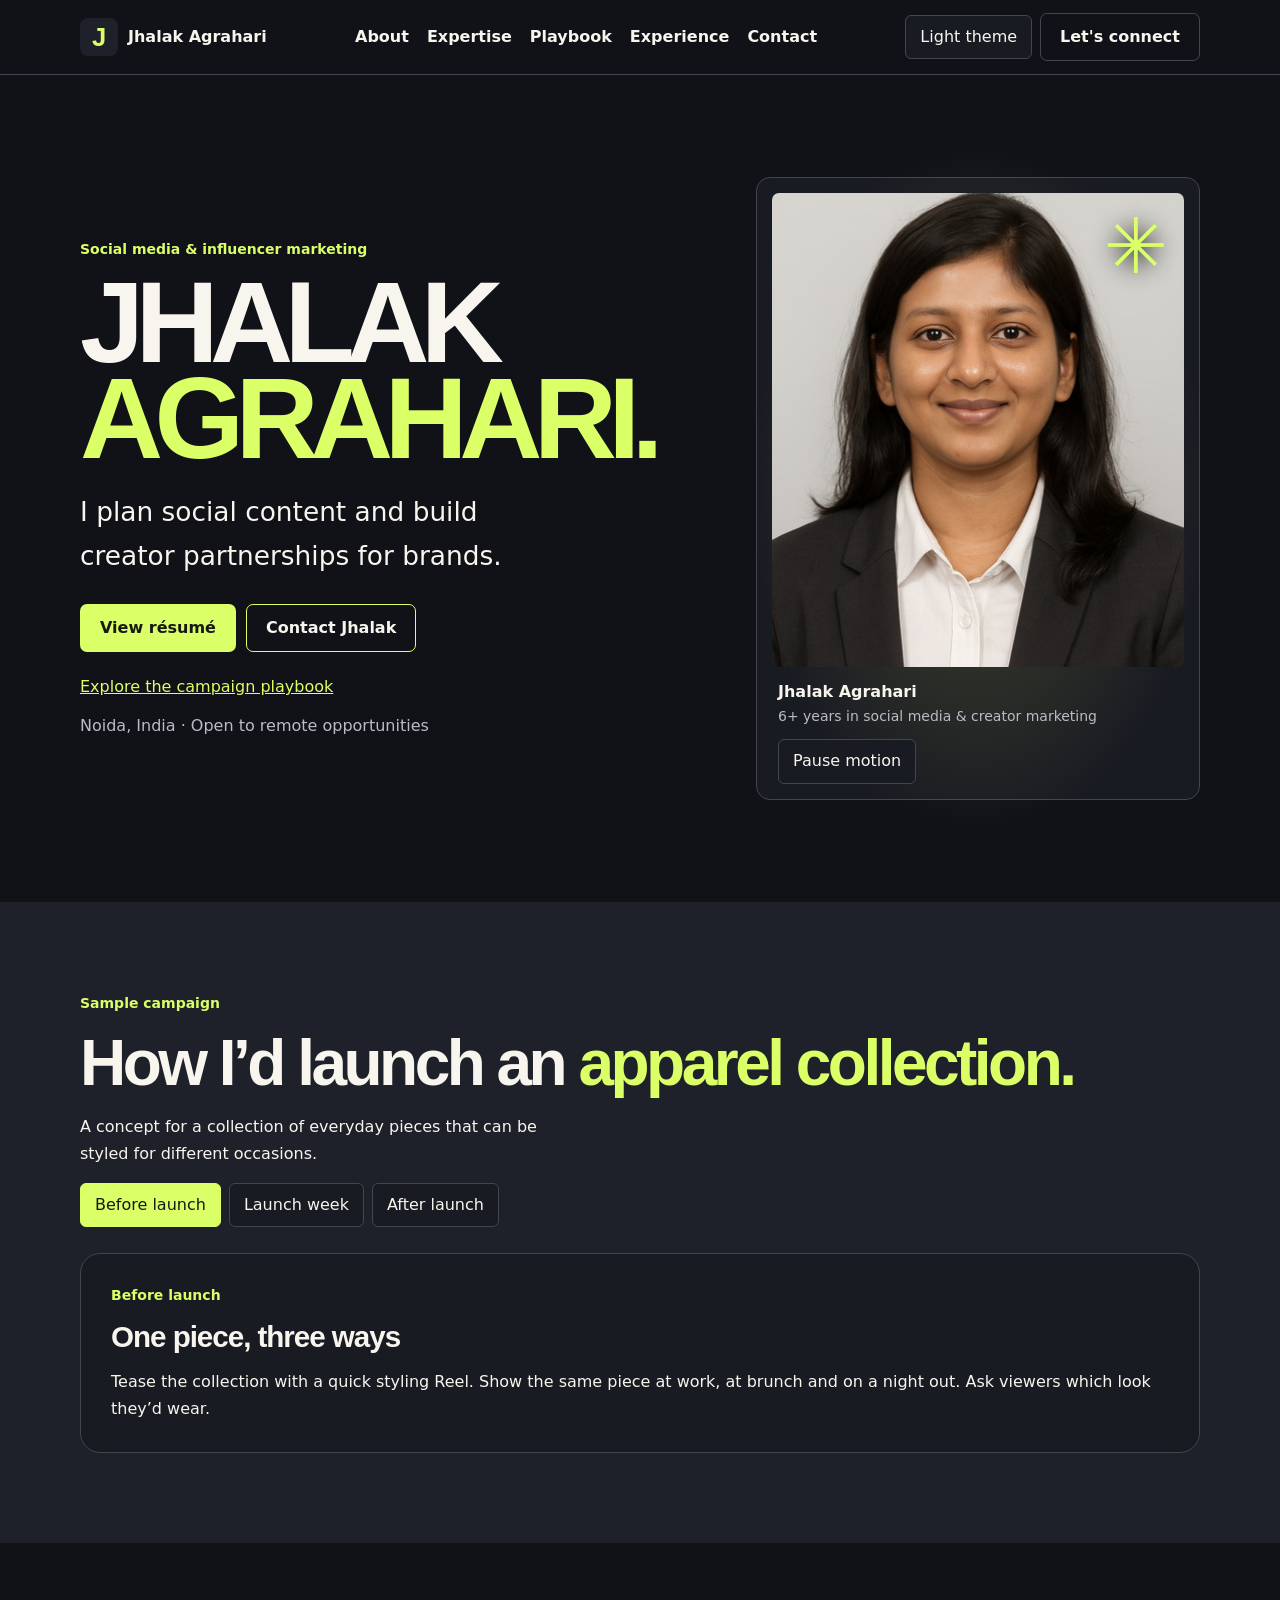
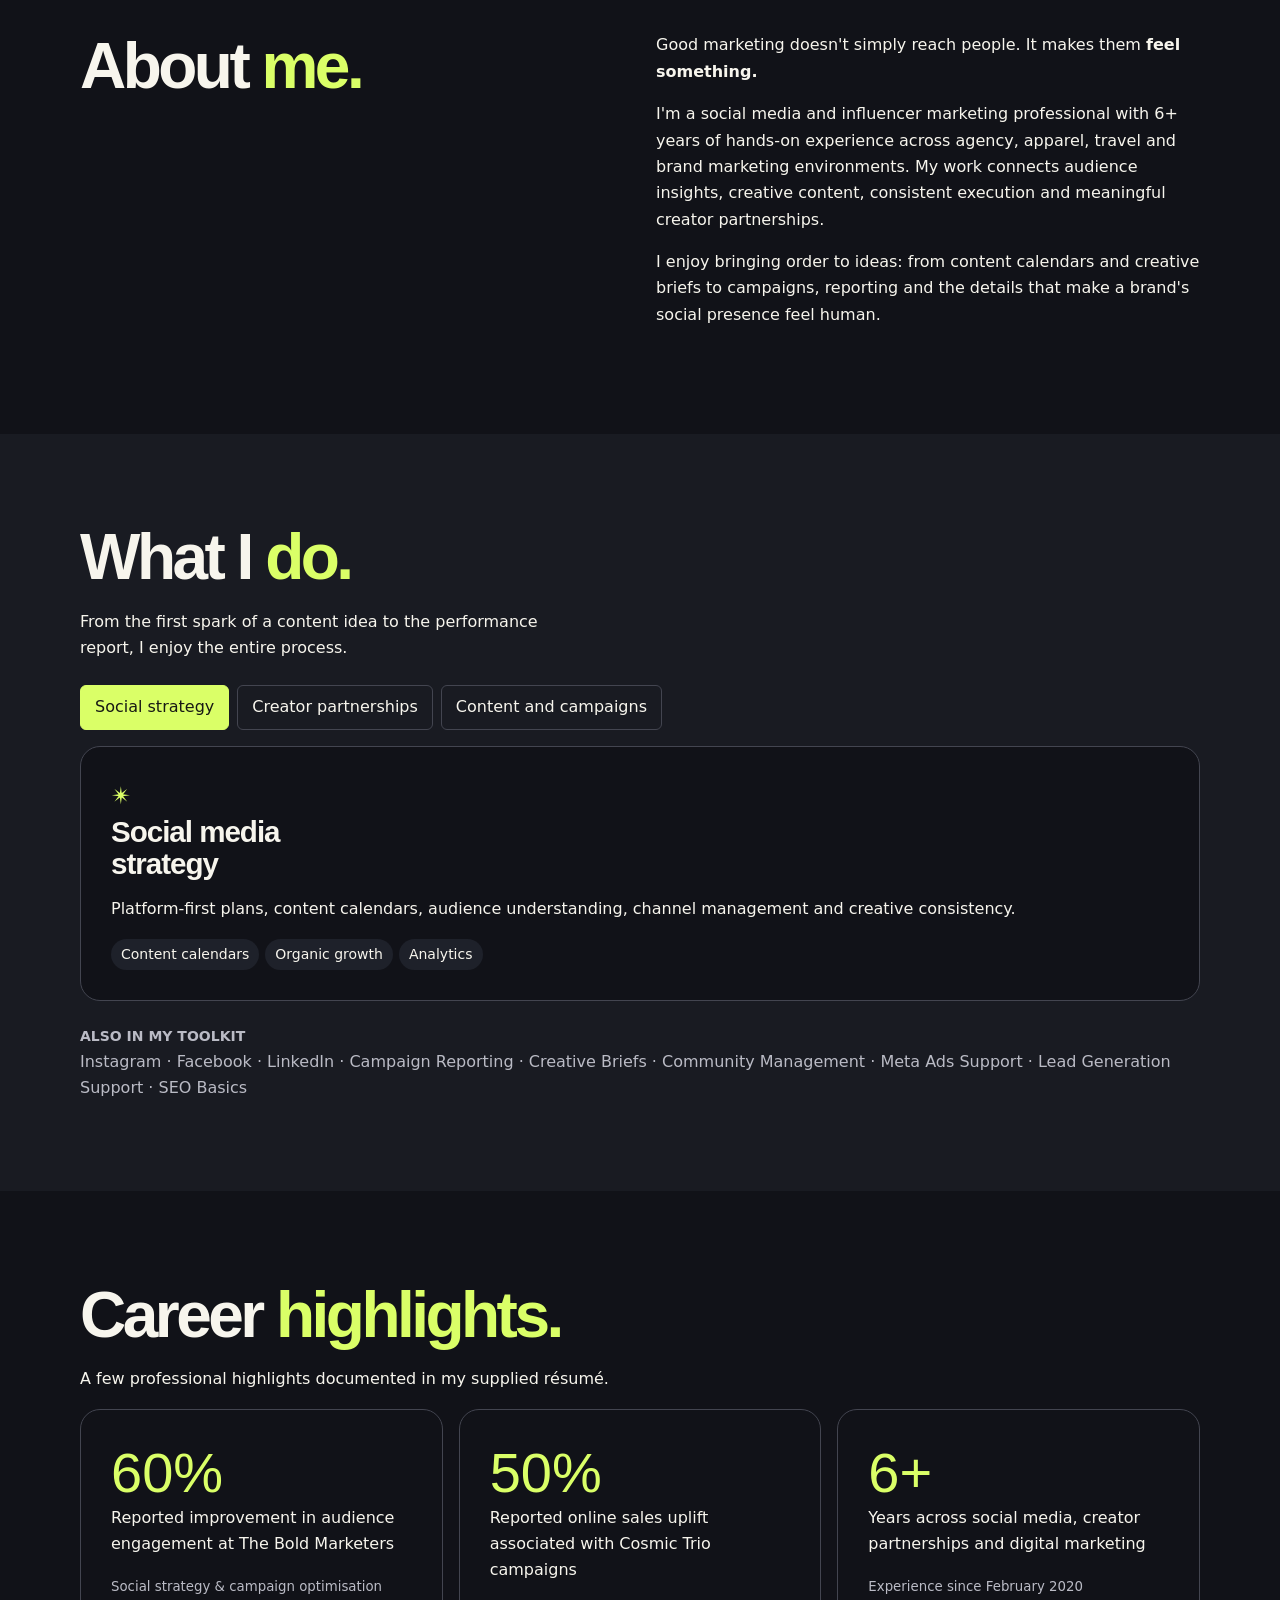
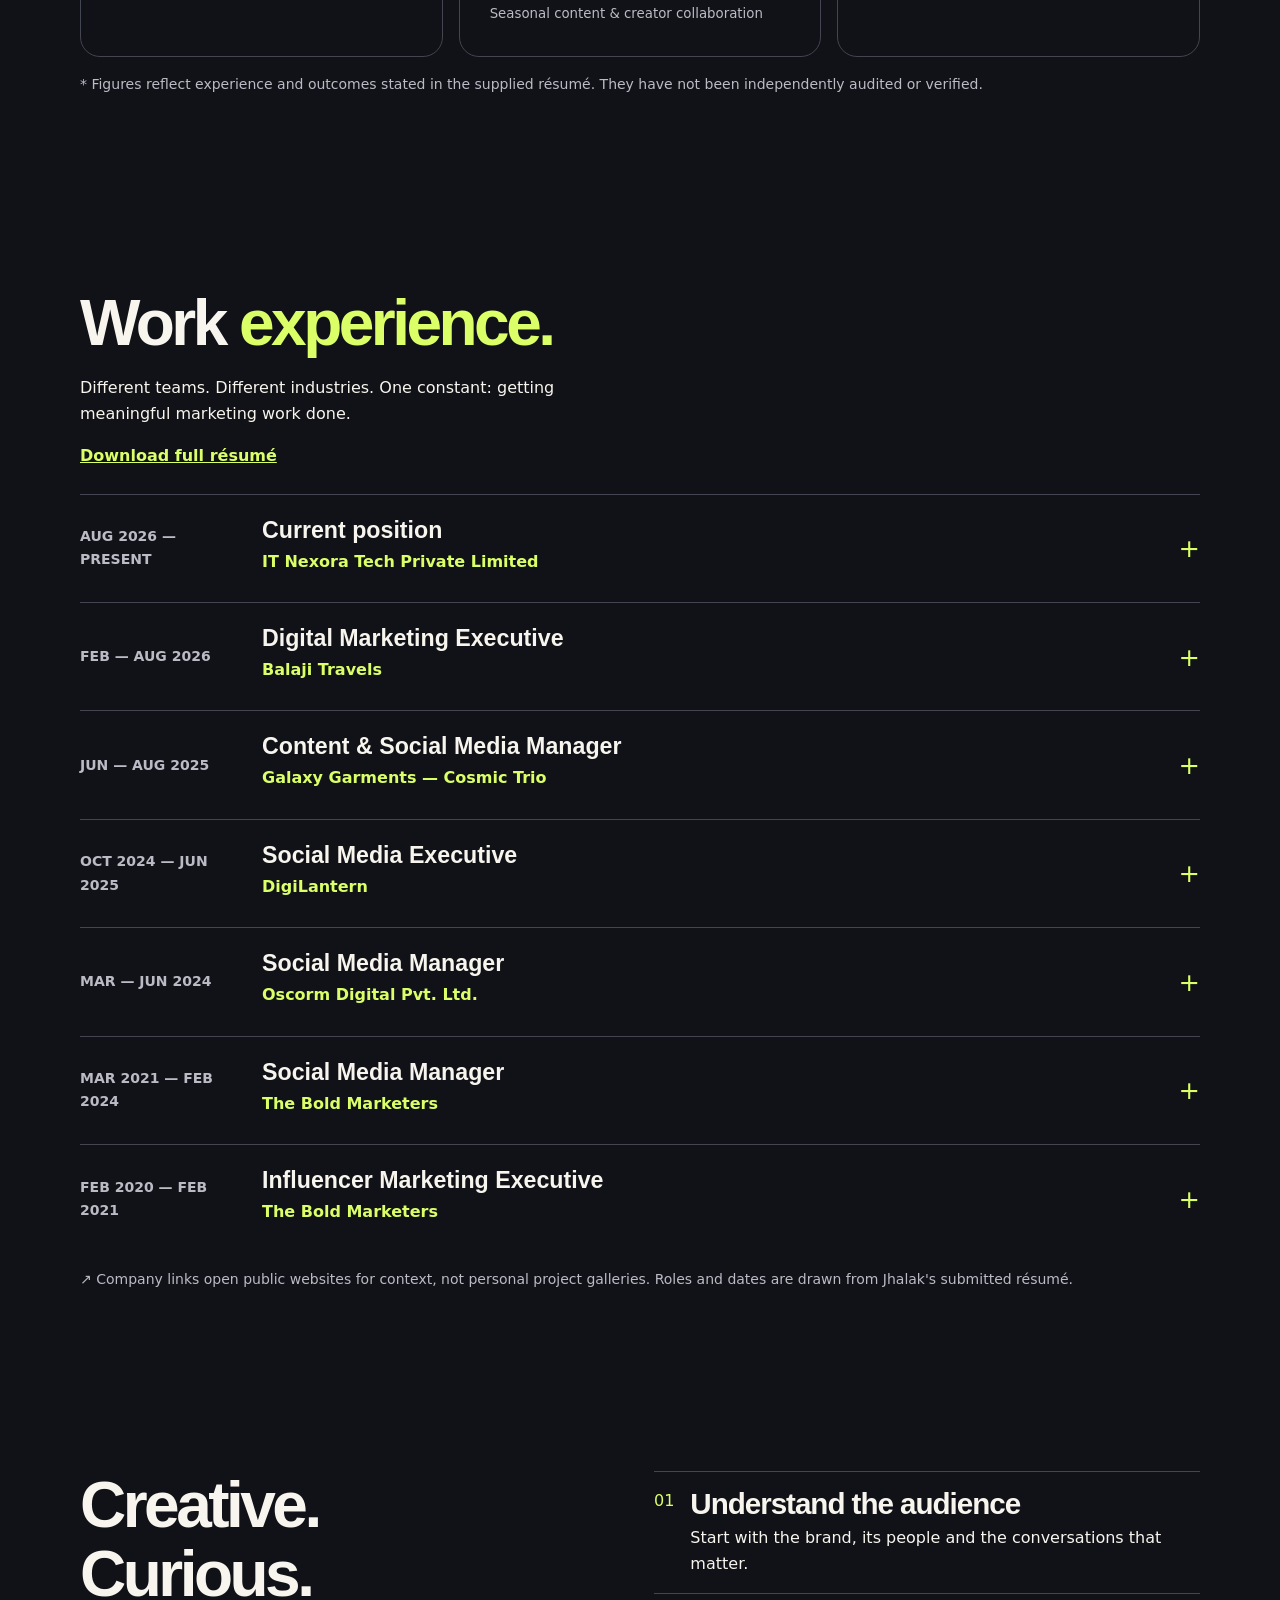
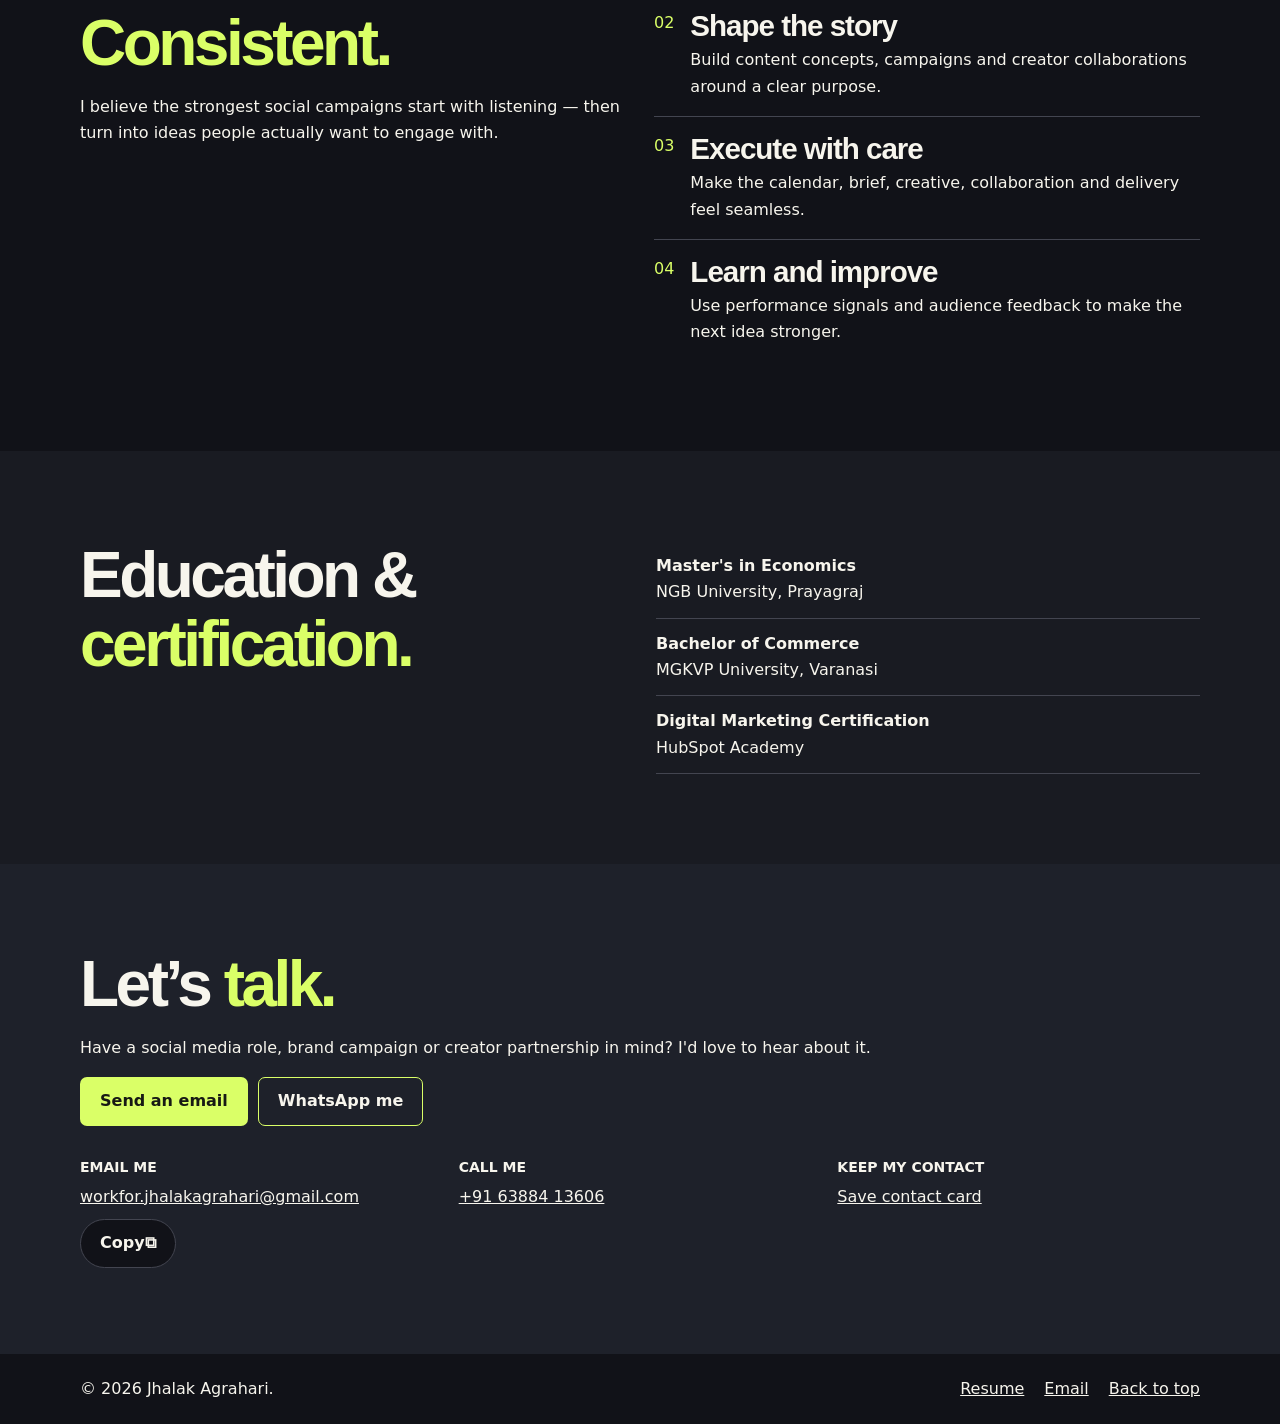
==== commit 3635eb99: "Add interactive artist-inspired portfolio design" ====
--- a/index.html
+++ b/index.html
@@ -21,7 +21,7 @@
   <link rel="icon" type="image/svg+xml" href="assets/favicon.svg">
   <link rel="apple-touch-icon" href="assets/icon-192.png">
   <link rel="manifest" href="site.webmanifest">
-  <link rel="stylesheet" href="styles.css?v=2">
+  <link rel="stylesheet" href="styles.css?v=3">
   <title>Jhalak Agrahari — Social Media & Influencer Marketing Portfolio</title>
   <script type="application/ld+json">{"@context":"https://schema.org","@type":"Person","name":"Jhalak Agrahari","jobTitle":"Social Media & Influencer Marketing Professional","description":"Social media and influencer marketing professional based in Noida, Uttar Pradesh, India.","email":"mailto:workfor.jhalakagrahari@gmail.com","telephone":"+91 6388413606","address":{"@type":"PostalAddress","addressLocality":"Noida","addressRegion":"Uttar Pradesh","addressCountry":"IN"},"knowsAbout":["Social Media Strategy","Influencer Marketing","Content Strategy","Community Engagement","Digital Marketing","Creative Campaigns","Brand Partnerships"]}</script>
 </head>
@@ -32,7 +32,7 @@
     <div class="nav-shell container">
       <a class="brand" href="#top" aria-label="Jhalak Agrahari, return to top"><span class="brand-mark" aria-hidden="true">J</span><span>Jhalak Agrahari</span></a>
       <nav class="desktop-nav" aria-label="Main navigation"><a href="#about">About</a><a href="#expertise">Expertise</a><a href="#playbook">Playbook</a><a href="#experience">Experience</a><a href="#contact">Contact</a></nav>
-      <div class="nav-actions"><a class="nav-connect" href="https://wa.me/916388413606?text=Hi%20Jhalak%2C%20I%20found%20your%20portfolio%20and%20would%20like%20to%20connect." target="_blank" rel="noopener noreferrer">Let's connect</a><button class="menu-toggle" id="menuToggle" aria-controls="mobileNav" aria-expanded="false" aria-label="Open navigation menu"><span></span><span></span></button></div>
+      <div class="nav-actions"><button class="mode-button" id="theme" hidden type="button">Light theme</button><a class="nav-connect" href="https://wa.me/916388413606?text=Hi%20Jhalak%2C%20I%20found%20your%20portfolio%20and%20would%20like%20to%20connect." target="_blank" rel="noopener noreferrer">Let's connect</a><button class="menu-toggle" id="menuToggle" aria-controls="mobileNav" aria-expanded="false" aria-label="Open navigation menu"><span></span><span></span></button></div>
     </div>
     <nav class="mobile-nav" id="mobileNav" aria-label="Mobile navigation" hidden><a href="#about">About</a><a href="#expertise">Expertise</a><a href="#playbook">Playbook</a><a href="#experience">Experience</a><a href="#contact">Contact</a><a class="mobile-whatsapp" href="https://wa.me/916388413606?text=Hi%20Jhalak%2C%20I%20found%20your%20portfolio%20and%20would%20like%20to%20connect." target="_blank" rel="noopener noreferrer">Message on WhatsApp</a></nav>
   </header>
@@ -40,18 +40,18 @@
     <section class="hero container" aria-labelledby="hero-title">
       <div class="hero-left">
         <p class="section-number">Social media &amp; influencer marketing</p>
-        <h1 id="hero-title">Hi, I’m <em>Jhalak.</em></h1>
+        <h1 id="hero-title">Jhalak<br><em>Agrahari.</em></h1>
         <p class="hero-intro">I plan social content and build creator partnerships for brands.</p>
         <div class="hero-buttons">
           <a class="btn btn-primary" href="resume/Jhalak_Agrahari_ATS_Resume.pdf" target="_blank" rel="noopener">View résumé</a>
           <a class="btn btn-secondary" href="#contact">Contact Jhalak</a>
         </div>
-        <p class="hero-meta">Noida, India · Open to remote opportunities</p>
+        <a class="hero-playbook" href="#playbook">Explore the campaign playbook</a><p class="hero-meta">Noida, India · Open to remote opportunities</p>
       </div>
       <figure class="portrait">
-        <span class="portrait-flower" aria-hidden="true">✿</span>
+        <span class="portrait-flower" aria-hidden="true">✳</span>
         <img src="assets/jhalak-portrait.jpg" alt="Jhalak Agrahari" width="410" height="615" fetchpriority="high">
-        <figcaption><strong>Jhalak Agrahari</strong><span>6+ years in social media &amp; creator marketing</span></figcaption>
+        <figcaption><strong>Jhalak Agrahari</strong><span>6+ years in social media &amp; creator marketing</span></figcaption><button class="motion-button" id="motion" hidden type="button">Pause motion</button>
       </figure>
     </section>
 
@@ -99,13 +99,13 @@
       <div class="container">
         <div class="heading-row experience-head"><div><h2 id="experience-title">Work <em>experience.</em></h2></div><div class="experience-head-right"><p>Different teams. Different industries. One constant: getting meaningful marketing work done.</p><a class="text-link" href="resume/Jhalak_Agrahari_ATS_Resume.pdf" download="Jhalak_Agrahari_Resume.pdf">Download full résumé</a></div></div>
         <div class="experience-list">
-          <article class="job-row"><div class="job-date">AUG 2026 — PRESENT</div><div class="job-main"><div class="job-title">Current position</div><div class="job-company">IT Nexora Tech Private Limited</div><p>Current role listed in the supplied résumé. </p></div></article>
-          <article class="job-row"><div class="job-date">FEB — AUG 2026</div><div class="job-main"><div class="job-title">Digital Marketing Executive</div><div class="job-company">Balaji Travels</div><p>Supported brand visibility, digital promotion, content execution and ongoing marketing initiatives.</p></div></article>
-          <article class="job-row"><div class="job-date">JUN — AUG 2025</div><div class="job-main"><div class="job-title">Content & Social Media Manager</div><div class="job-company">Galaxy Garments — Cosmic Trio</div><p>Planned apparel-focused content, creator collaborations and seasonal campaigns; résumé reports 50% uplift in online sales.</p><a class="company-link" href="https://cosmictrio.com/" target="_blank" rel="noopener noreferrer">Explore Cosmic Trio</a></div></article>
-          <article class="job-row"><div class="job-date">OCT 2024 — JUN 2025</div><div class="job-main"><div class="job-title">Social Media Executive</div><div class="job-company">DigiLantern</div><p>Managed social channels, developed audience-focused content and supported cross-functional creative campaigns.</p><a class="company-link" href="https://digilantern.com/" target="_blank" rel="noopener noreferrer">Explore DigiLantern</a></div></article>
-          <article class="job-row"><div class="job-date">MAR — JUN 2024</div><div class="job-main"><div class="job-title">Social Media Manager</div><div class="job-company">Oscorm Digital Pvt. Ltd.</div><p>Managed Instagram and Facebook content calendars, posting schedules, campaign coordination and reporting.</p></div></article>
-          <article class="job-row"><div class="job-date">MAR 2021 — FEB 2024</div><div class="job-main"><div class="job-title">Social Media Manager</div><div class="job-company">The Bold Marketers</div><p>Led day-to-day social media execution, calendars, brand creative direction and influencer collaborations. Résumé reports 60% engagement improvement.</p></div></article>
-          <article class="job-row"><div class="job-date">FEB 2020 — FEB 2021</div><div class="job-main"><div class="job-title">Influencer Marketing Executive</div><div class="job-company">The Bold Marketers</div><p>Handled creator selection, outreach, collaboration negotiation and reporting across lifestyle and technology campaigns.</p></div></article>
+          <details class="job-row"><summary><span class="job-date">AUG 2026 — PRESENT</span><span><span class="job-title">Current position</span><span class="job-company">IT Nexora Tech Private Limited</span></span></summary><div class="job-main"><p>Current role listed in the supplied résumé. </p></div></details>
+          <details class="job-row"><summary><span class="job-date">FEB — AUG 2026</span><span><span class="job-title">Digital Marketing Executive</span><span class="job-company">Balaji Travels</span></span></summary><div class="job-main"><p>Supported brand visibility, digital promotion, content execution and ongoing marketing initiatives.</p></div></details>
+          <details class="job-row"><summary><span class="job-date">JUN — AUG 2025</span><span><span class="job-title">Content & Social Media Manager</span><span class="job-company">Galaxy Garments — Cosmic Trio</span></span></summary><div class="job-main"><p>Planned apparel-focused content, creator collaborations and seasonal campaigns; résumé reports 50% uplift in online sales.</p><a class="company-link" href="https://cosmictrio.com/" target="_blank" rel="noopener noreferrer">Explore Cosmic Trio</a></div></details>
+          <details class="job-row"><summary><span class="job-date">OCT 2024 — JUN 2025</span><span><span class="job-title">Social Media Executive</span><span class="job-company">DigiLantern</span></span></summary><div class="job-main"><p>Managed social channels, developed audience-focused content and supported cross-functional creative campaigns.</p><a class="company-link" href="https://digilantern.com/" target="_blank" rel="noopener noreferrer">Explore DigiLantern</a></div></details>
+          <details class="job-row"><summary><span class="job-date">MAR — JUN 2024</span><span><span class="job-title">Social Media Manager</span><span class="job-company">Oscorm Digital Pvt. Ltd.</span></span></summary><div class="job-main"><p>Managed Instagram and Facebook content calendars, posting schedules, campaign coordination and reporting.</p></div></details>
+          <details class="job-row"><summary><span class="job-date">MAR 2021 — FEB 2024</span><span><span class="job-title">Social Media Manager</span><span class="job-company">The Bold Marketers</span></span></summary><div class="job-main"><p>Led day-to-day social media execution, calendars, brand creative direction and influencer collaborations. Résumé reports 60% engagement improvement.</p></div></details>
+          <details class="job-row"><summary><span class="job-date">FEB 2020 — FEB 2021</span><span><span class="job-title">Influencer Marketing Executive</span><span class="job-company">The Bold Marketers</span></span></summary><div class="job-main"><p>Handled creator selection, outreach, collaboration negotiation and reporting across lifestyle and technology campaigns.</p></div></details>
         </div>
         <div class="experience-footnote"><span aria-hidden="true">↗</span> Company links open public websites for context, not personal project galleries. Roles and dates are drawn from Jhalak's submitted résumé.</div>
       </div>
@@ -119,6 +119,6 @@
   </main>
   <footer class="site-footer"><div class="container footer-inner"><div class="footer-copy">© <span id="year">2026</span> Jhalak Agrahari. </div><div class="footer-links"><a href="resume/Jhalak_Agrahari_ATS_Resume.pdf" download="Jhalak_Agrahari_Resume.pdf">Resume</a><a href="mailto:workfor.jhalakagrahari@gmail.com">Email</a><a href="#top">Back to top</a></div></div></footer>
   <div class="toast" id="toast" role="status" aria-live="polite"></div>
-  <script src="script.js" defer></script>
+  <script src="script.js?v=3" defer></script>
 </body>
 </html>
--- a/styles.css
+++ b/styles.css
@@ -100,3 +100,109 @@
   .job-row { gap: 4px; }
 }
 @media (prefers-reduced-motion: reduce) { html { scroll-behavior: auto; } }
+
+/* Artist-inspired portfolio theme */
+:root {
+  color-scheme: dark;
+  --paper: #111218;
+  --plum: #f7f5ed;
+  --rose: #daff67;
+  --pink: #1e212a;
+  --muted: #babbc5;
+  --line: #434550;
+  --serif: "Arial Black", "Helvetica Neue", sans-serif;
+  --panel: #191b22;
+  --button-ink: #171914;
+  --glow: #b1c05242;
+}
+:root[data-theme="light"] {
+  color-scheme: light;
+  --paper: #faf9ef;
+  --plum: #1f2416;
+  --rose: #3c5b13;
+  --pink: #e9efda;
+  --muted: #4e5647;
+  --line: #c5cdb7;
+  --panel: #f2f4e7;
+  --button-ink: #fff;
+  --glow: #b1c05266;
+}
+h1, h2, h3, .job-title { font-weight: 850; }
+h1 { font-size: clamp(3.1rem, 9vw, 9rem); line-height: .83; text-transform: uppercase; }
+h1 em { font-style: normal; }
+h2 em { font-style: normal; }
+.site-header { background: var(--paper); }
+.progress { background: var(--rose); }
+.brand-mark { font-style: normal; font-weight: 900; border-radius: 8px; }
+.nav-actions { gap: 8px; }
+.mode-button, .motion-button, .skill-switch button, .campaign-switch button {
+  min-height: 44px;
+  padding: 8px 14px;
+  background: var(--panel);
+  color: var(--plum);
+  border: 1px solid var(--line);
+  border-radius: 6px;
+}
+.menu-toggle { padding: 0; }
+.hero { grid-template-columns: 1.35fr 1fr; gap: clamp(22px, 6vw, 88px); min-height: min(760px, 85svh); }
+.hero-left { position: relative; z-index: 1; }
+.hero-intro { margin-top: 24px; }
+.hero-playbook { display: inline-block; margin-top: 22px; color: var(--rose); }
+.hero-meta { margin-top: 12px; }
+.btn, .nav-connect { border-radius: 7px; }
+.btn-primary { background: var(--rose); color: var(--button-ink); }
+.portrait { border-radius: 14px; background: var(--panel); border: 1px solid var(--line); isolation: isolate; min-width: 0; }
+.portrait::before { content: ""; position: absolute; inset: -9% -4%; background: radial-gradient(ellipse, var(--glow), transparent 67%); z-index: -1; pointer-events: none; }
+.portrait img { border-radius: 7px; aspect-ratio: 4 / 4.6; }
+.portrait-flower { color: var(--rose); right: 7%; top: 5%; text-shadow: 0 2px 20px #171914; pointer-events: none; }
+.portrait figcaption { padding-right: 0; }
+.motion-button { margin: 8px 6px 0; }
+.expertise-section, .education-section, .playbook article:nth-child(n) { background: var(--panel); }
+.playbook-grid.is-interactive, .expertise-grid.is-interactive { grid-template-columns: minmax(0,1fr); }
+.skill-switch, .campaign-switch { display: flex; flex-wrap: wrap; gap: 8px; margin-block: 16px; }
+.skill-switch button[aria-pressed="true"], .campaign-switch button[aria-pressed="true"] {
+  background: var(--rose); color: var(--button-ink); border-color: var(--rose);
+}
+.is-interactive .expertise-card, .is-interactive article { min-height: 190px; }
+.job-row { display: block; }
+.job-row summary { display: grid; grid-template-columns: minmax(0, 170px) 1fr auto; gap: 12px; cursor: pointer; align-items: center; list-style: none; }
+.job-row summary::-webkit-details-marker { display: none; }
+.job-row summary::after { content: "+"; color: var(--rose); font-size: 1.6rem; }
+.job-row[open] summary::after { content: "−"; }
+.job-company, .job-title { display: block; }
+.job-main { padding: 12px 0 0; }
+.toast { background: var(--rose); color: var(--button-ink); }
+@media (max-width: 800px) {
+  .hero { grid-template-columns: 1fr; }
+  .portrait { width: min(100%, 420px); }
+}
+@media (max-width: 520px) {
+  .brand { font-size: .875rem; gap: 6px; }
+  .brand-mark { width: 30px; height: 34px; }
+  .nav-shell { gap: 4px; }
+  .mode-button { padding-inline: 7px; font-size: .875rem; }
+  .job-row summary { grid-template-columns: 1fr auto; gap: 4px; }
+  .job-row summary::after { grid-column: 2; grid-row: 1 / span 2; }
+  .job-row summary > span { grid-column: 1; }
+}
+@media (prefers-reduced-motion: no-preference) {
+  :root:not([data-motion="off"]) .portrait { transform: perspective(900px) rotateX(var(--tilt-x, 0deg)) rotateY(var(--tilt-y, 0deg)); transition: transform 140ms ease-out; }
+  :root:not([data-motion="off"]) .portrait-flower { animation: turn 20s linear infinite; }
+  :root:not([data-motion="off"]) .hero-left { animation: arrive 500ms ease-out both; }
+  :root:not([data-motion="off"]) .is-interactive article:not([hidden]), :root:not([data-motion="off"]) .job-row[open] .job-main { animation: arrive 240ms ease-out both; }
+}
+@keyframes arrive { from { opacity: 0; transform: translateY(12px); } }
+@keyframes turn { to { transform: rotate(1turn); } }
+:root[data-motion="off"] { scroll-behavior: auto; }
+@media (prefers-reduced-motion: no-preference) {
+  :root:not([data-motion="off"]) .section-entered { animation: arrive 460ms ease-out both; }
+}
+.approach-grid { display: grid; grid-template-columns: 1fr 1fr; gap: 28px; }
+.approach-step { display: grid; grid-template-columns: auto 1fr; gap: 16px; border-top: 1px solid var(--line); padding-block: 16px; }
+.approach-step > span:first-child { color: var(--rose); }
+.approach-step > span:last-child { display: none; }
+.approach-step h3 { margin-bottom: 5px; }
+.approach-step p { margin-bottom: 0; }
+@media (max-width: 800px) {
+  .approach-grid { grid-template-columns: 1fr; }
+}
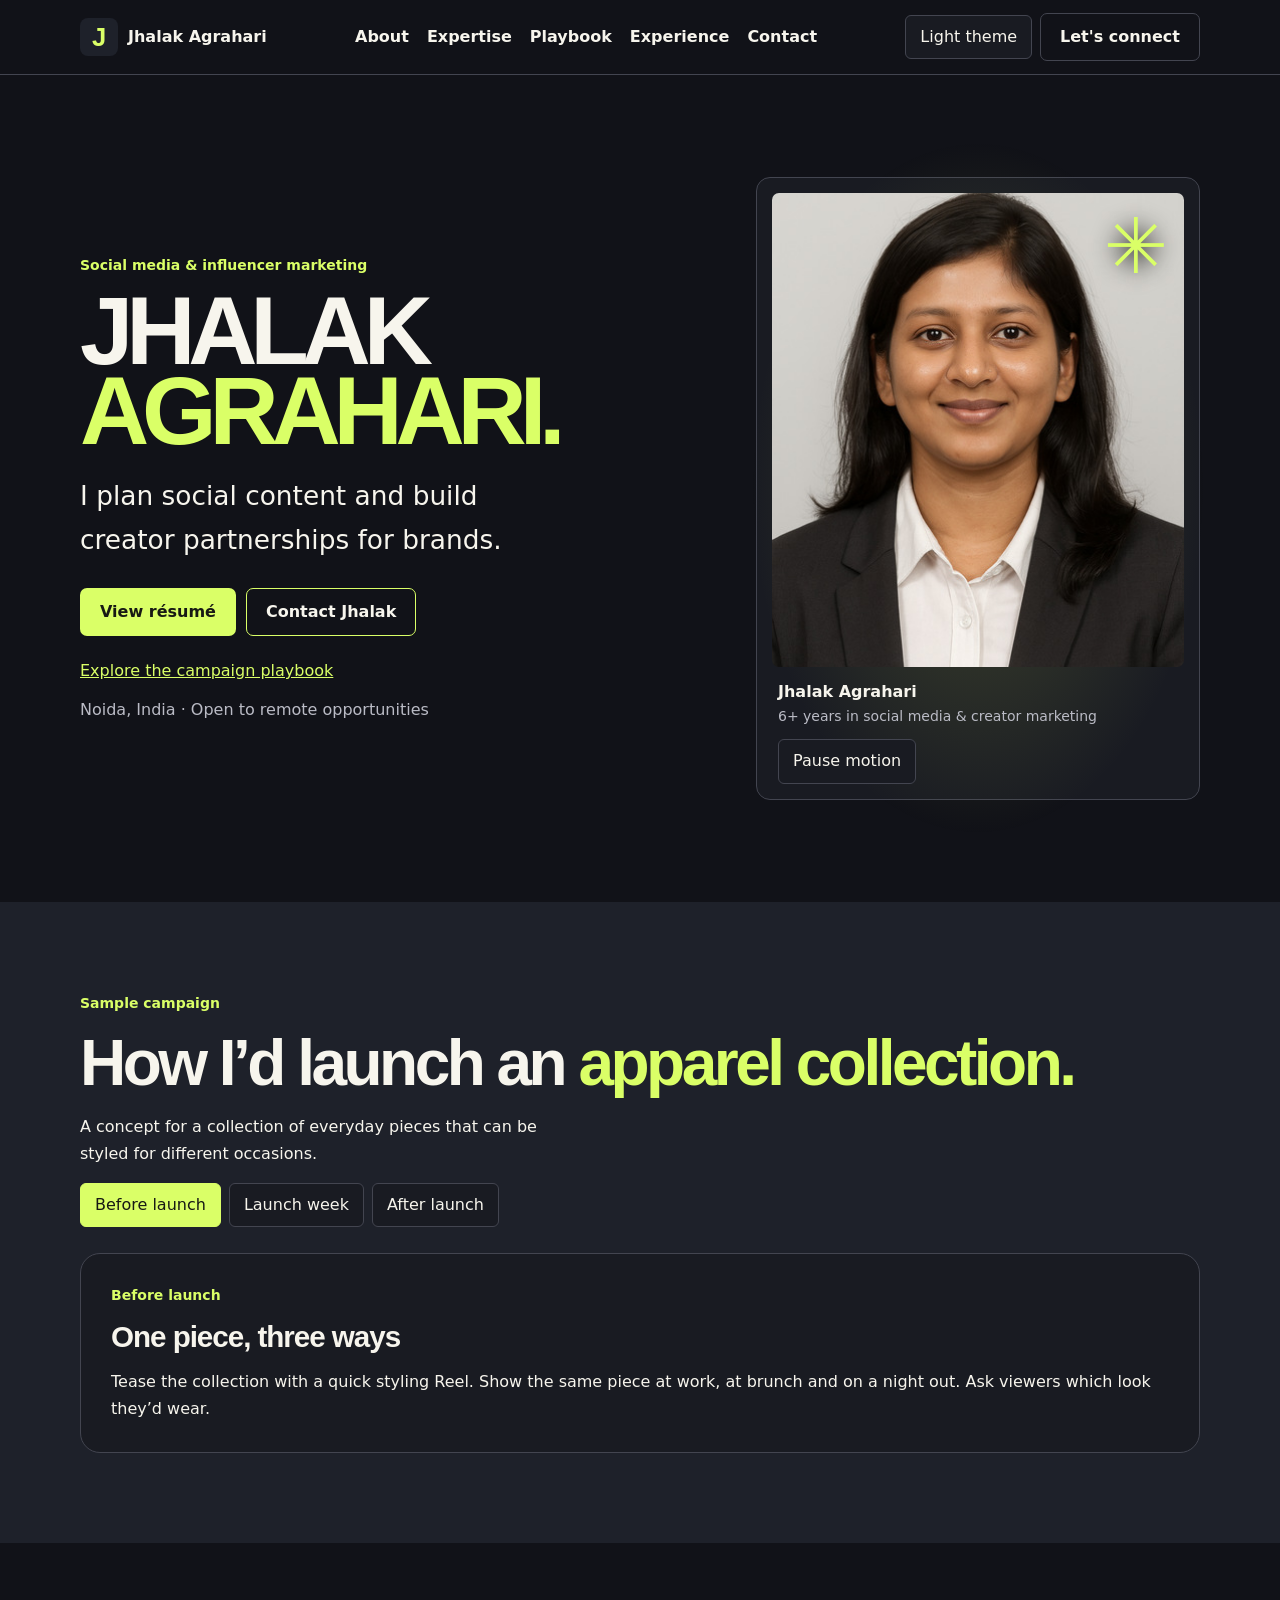
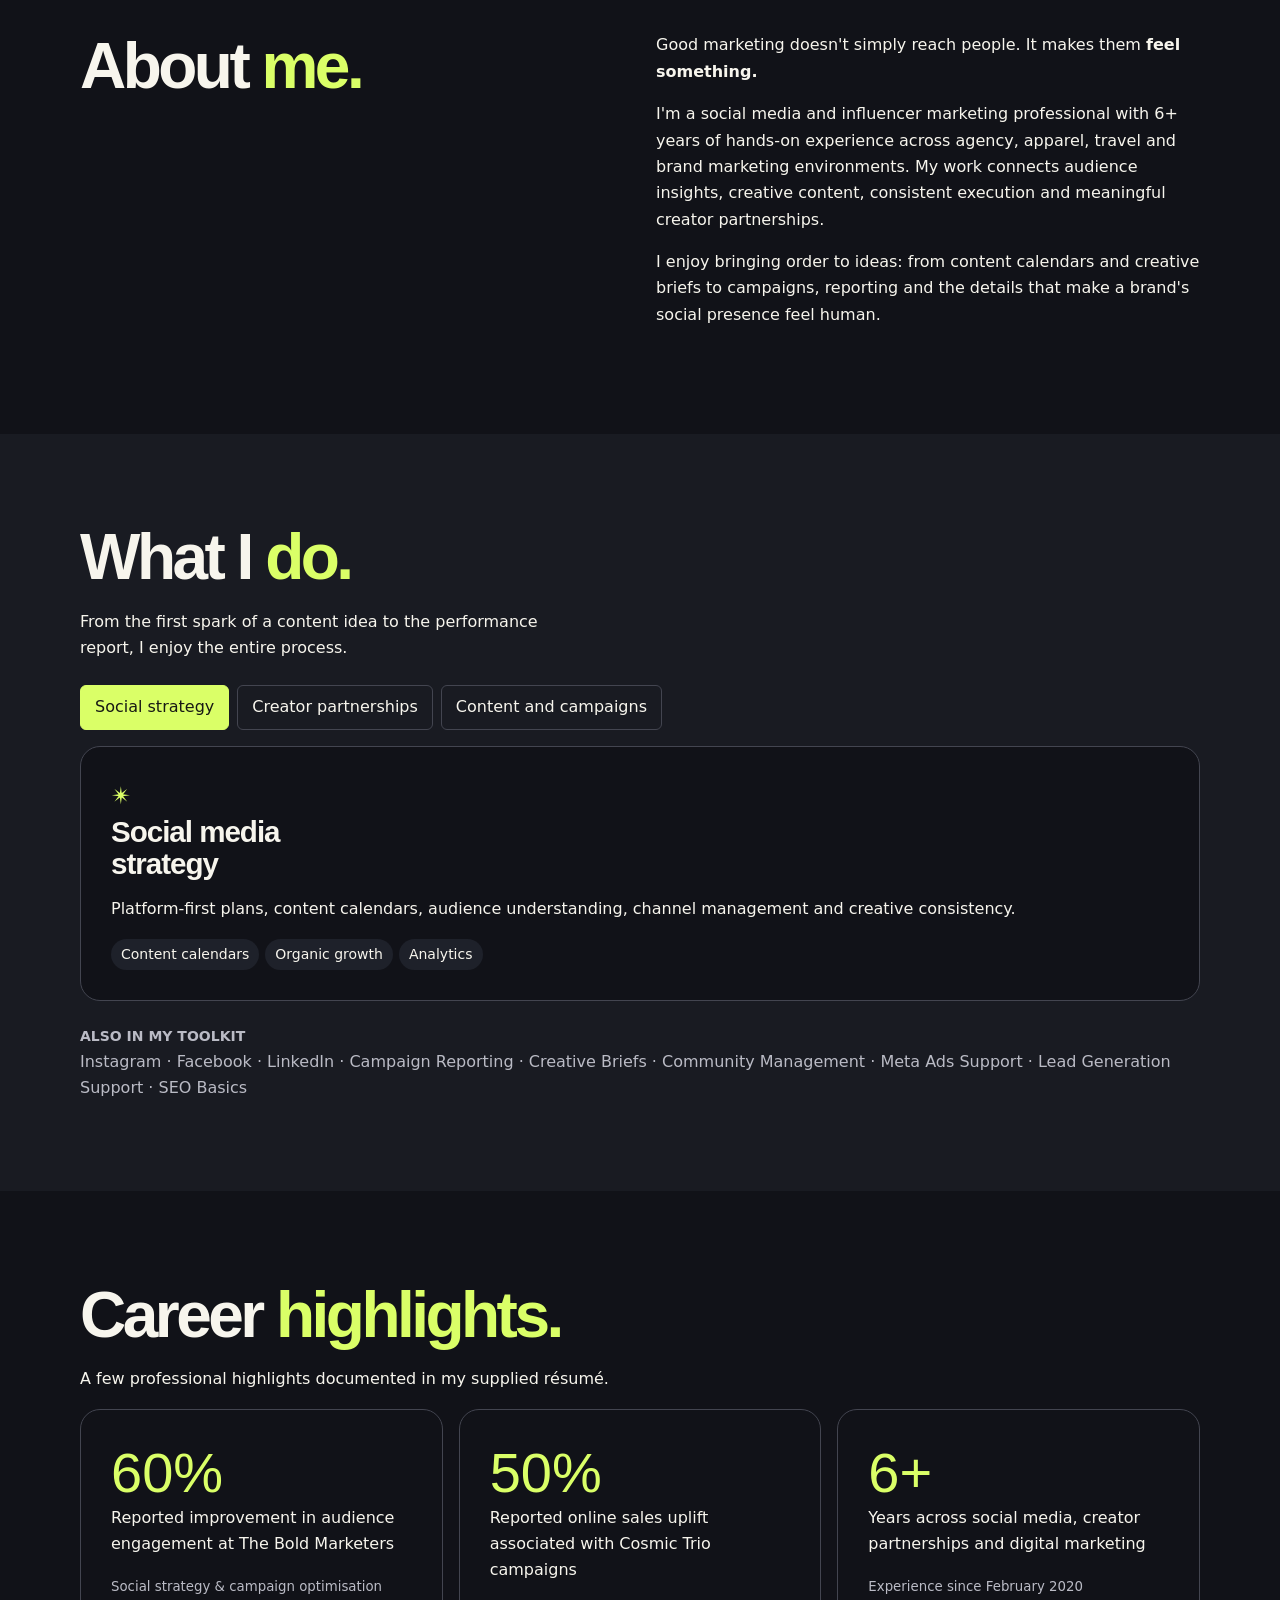
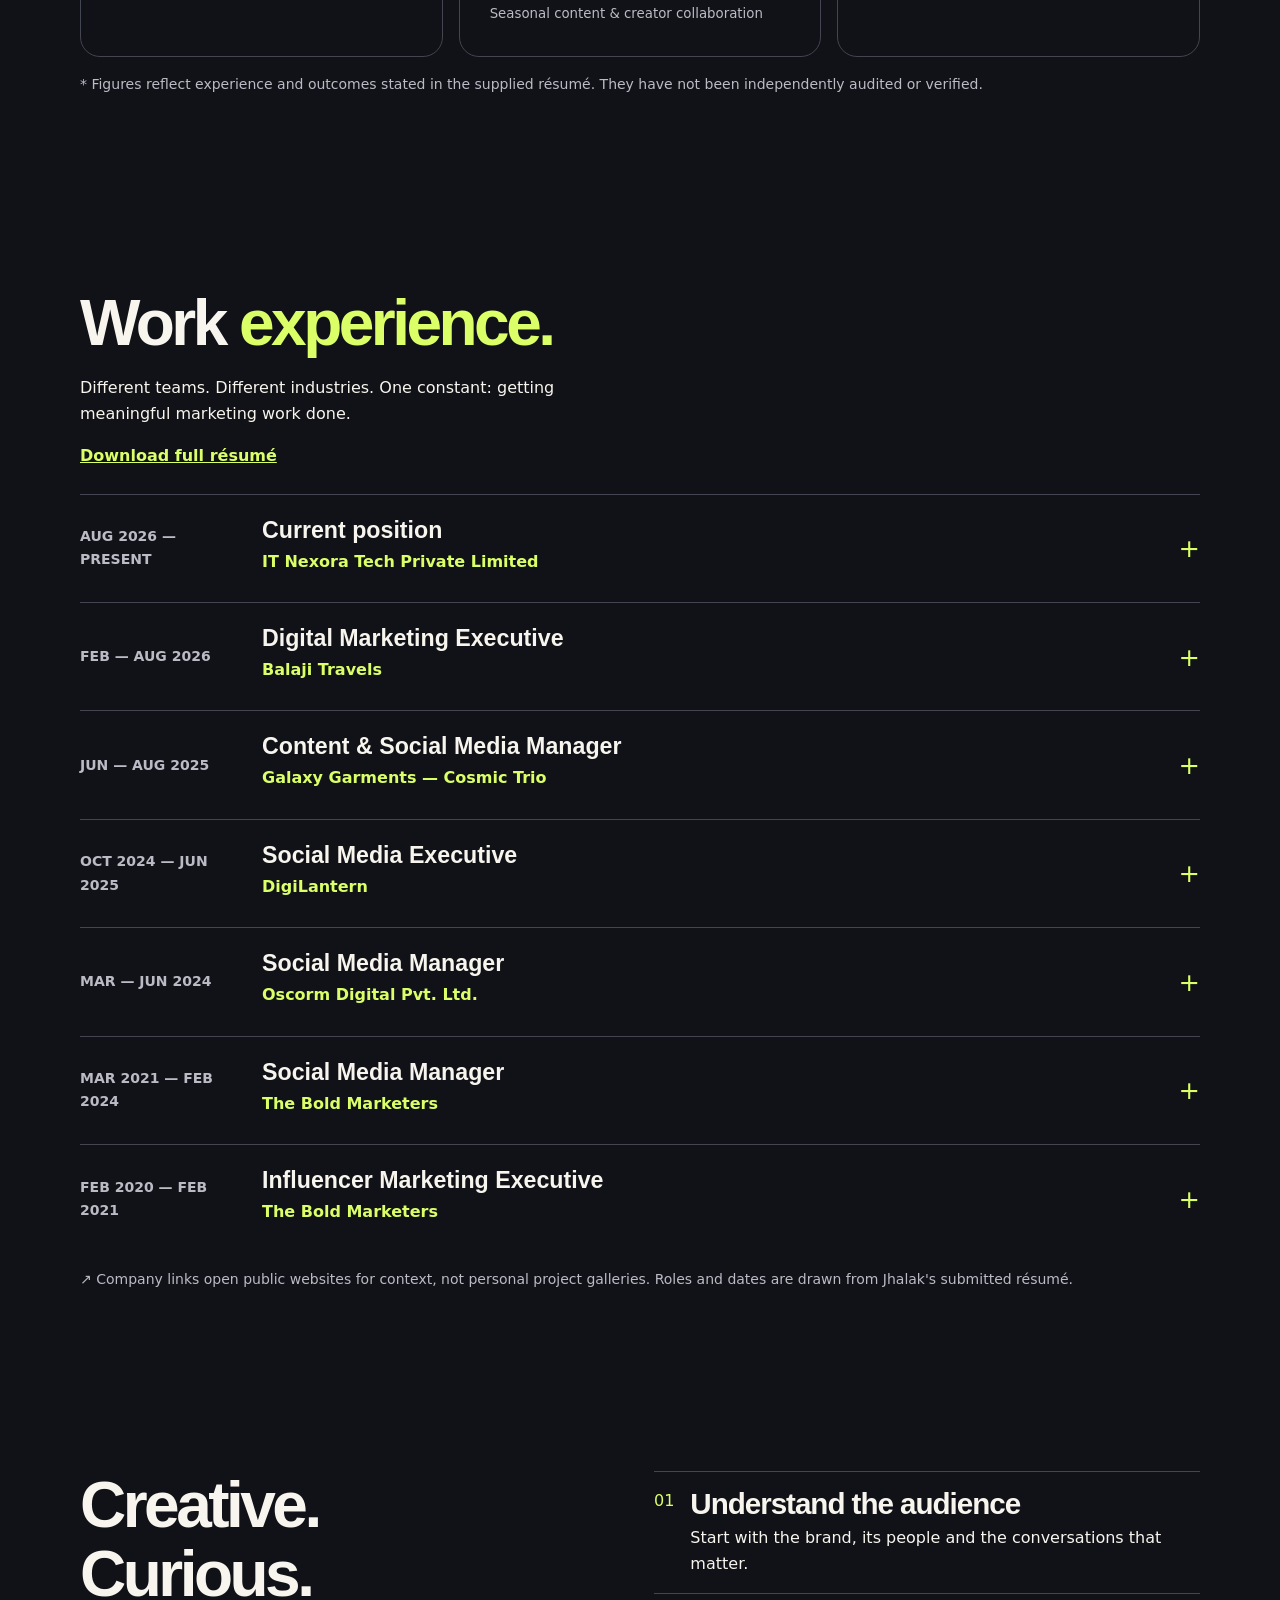
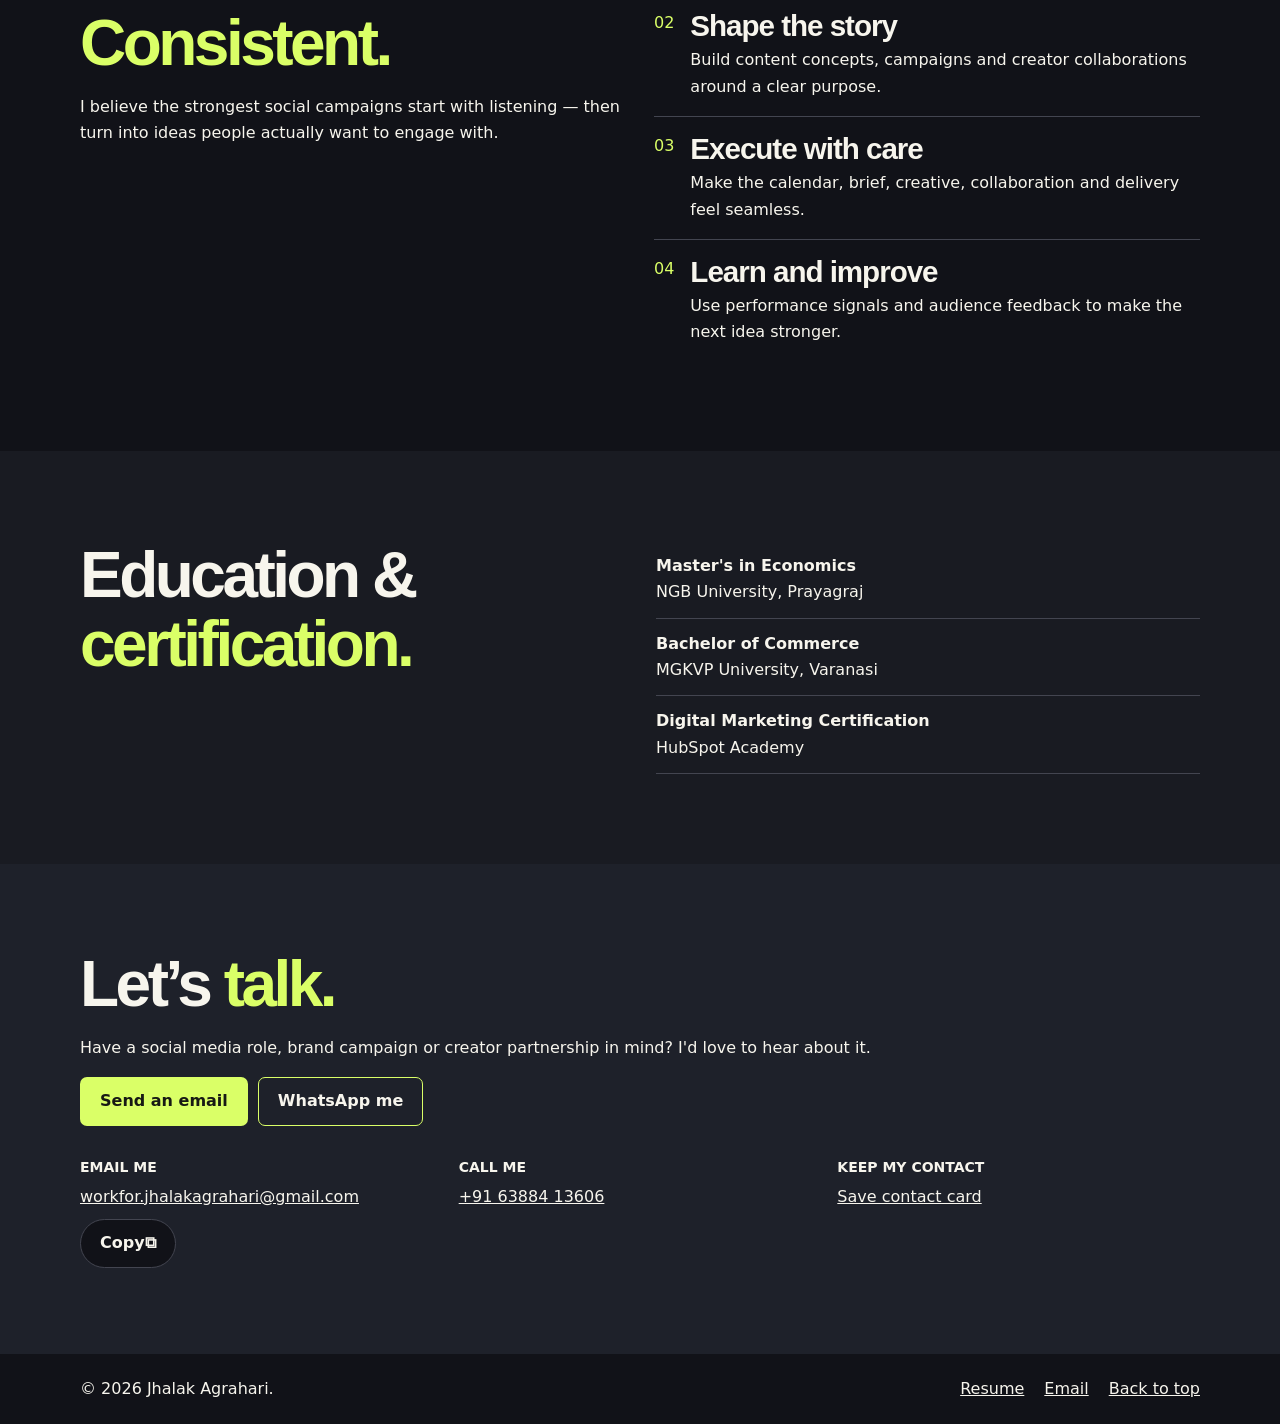
==== commit 3e7b6d20: "Fit cinematic typography across screen sizes" ====
--- a/index.html
+++ b/index.html
@@ -21,7 +21,7 @@
   <link rel="icon" type="image/svg+xml" href="assets/favicon.svg">
   <link rel="apple-touch-icon" href="assets/icon-192.png">
   <link rel="manifest" href="site.webmanifest">
-  <link rel="stylesheet" href="styles.css?v=3">
+  <link rel="stylesheet" href="styles.css?v=4">
   <title>Jhalak Agrahari — Social Media & Influencer Marketing Portfolio</title>
   <script type="application/ld+json">{"@context":"https://schema.org","@type":"Person","name":"Jhalak Agrahari","jobTitle":"Social Media & Influencer Marketing Professional","description":"Social media and influencer marketing professional based in Noida, Uttar Pradesh, India.","email":"mailto:workfor.jhalakagrahari@gmail.com","telephone":"+91 6388413606","address":{"@type":"PostalAddress","addressLocality":"Noida","addressRegion":"Uttar Pradesh","addressCountry":"IN"},"knowsAbout":["Social Media Strategy","Influencer Marketing","Content Strategy","Community Engagement","Digital Marketing","Creative Campaigns","Brand Partnerships"]}</script>
 </head>
@@ -119,6 +119,6 @@
   </main>
   <footer class="site-footer"><div class="container footer-inner"><div class="footer-copy">© <span id="year">2026</span> Jhalak Agrahari. </div><div class="footer-links"><a href="resume/Jhalak_Agrahari_ATS_Resume.pdf" download="Jhalak_Agrahari_Resume.pdf">Resume</a><a href="mailto:workfor.jhalakagrahari@gmail.com">Email</a><a href="#top">Back to top</a></div></div></footer>
   <div class="toast" id="toast" role="status" aria-live="polite"></div>
-  <script src="script.js?v=3" defer></script>
+  <script src="script.js?v=4" defer></script>
 </body>
 </html>
--- a/styles.css
+++ b/styles.css
@@ -206,3 +206,14 @@
 @media (max-width: 800px) {
   .approach-grid { grid-template-columns: 1fr; }
 }
+.hero { grid-template-columns: minmax(0, 1.35fr) minmax(0, 1fr); }
+.hero-left { container-type: inline-size; }
+.hero h1 { font-size: clamp(2.4rem, 16cqi, 8rem); }
+@media (max-width: 950px) {
+  .desktop-nav { display: none; }
+  .menu-toggle { display: block; }
+}
+@media (max-width: 800px) {
+  .hero { grid-template-columns: minmax(0, 1fr); }
+  .hero h1 { font-size: clamp(2.4rem, 16cqi, 6rem); }
+}
